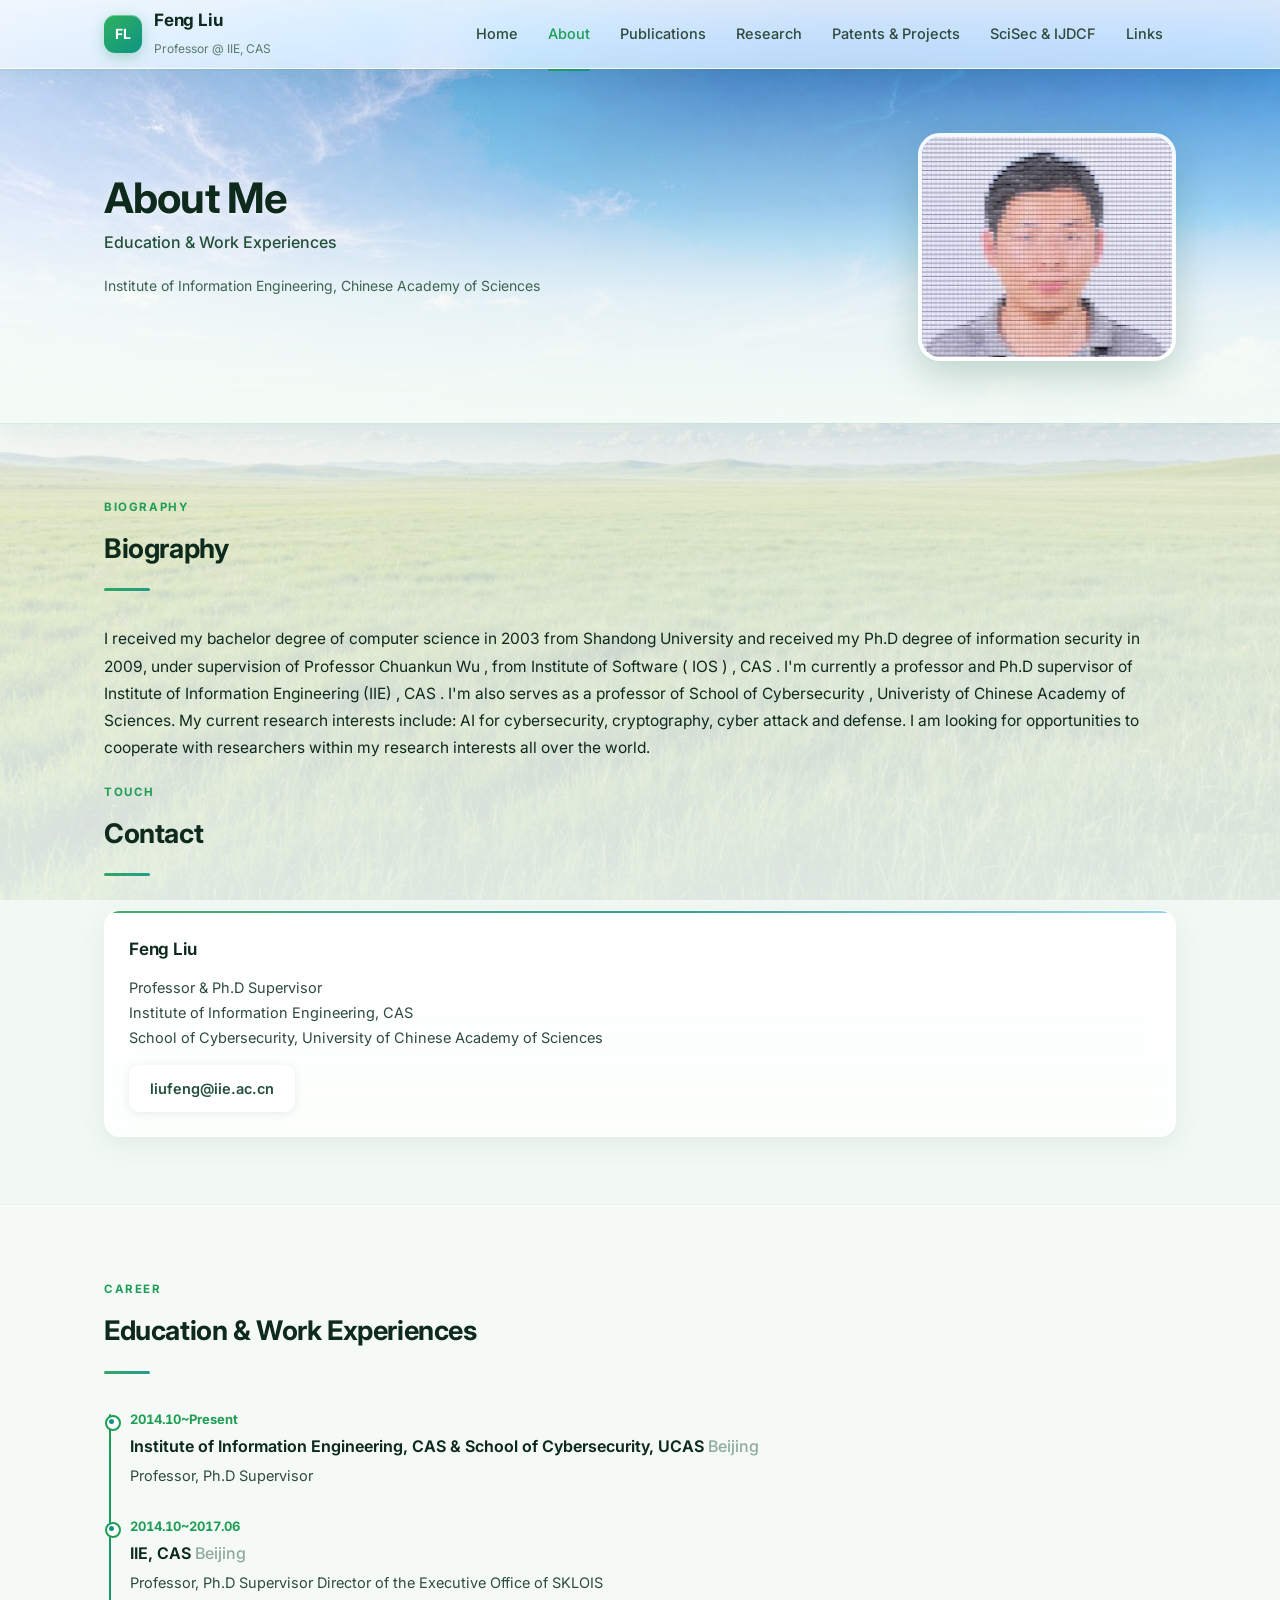
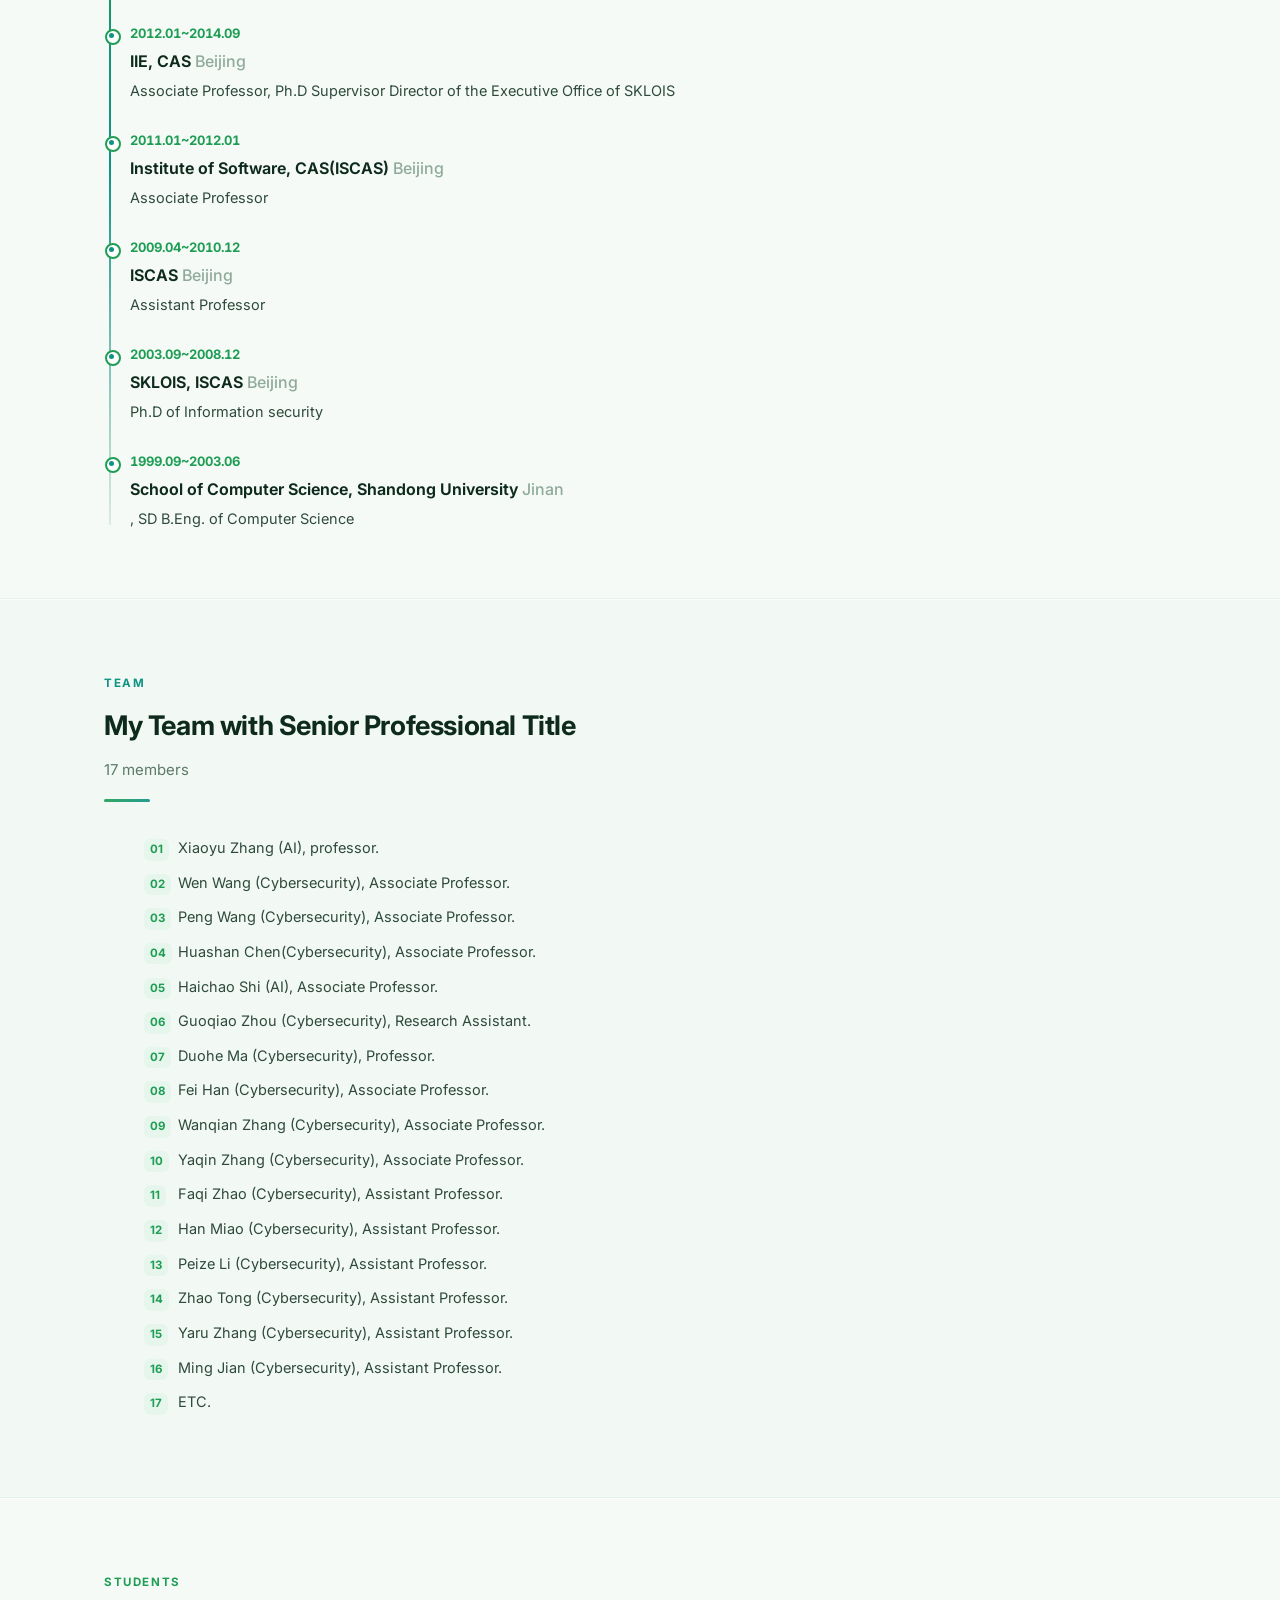
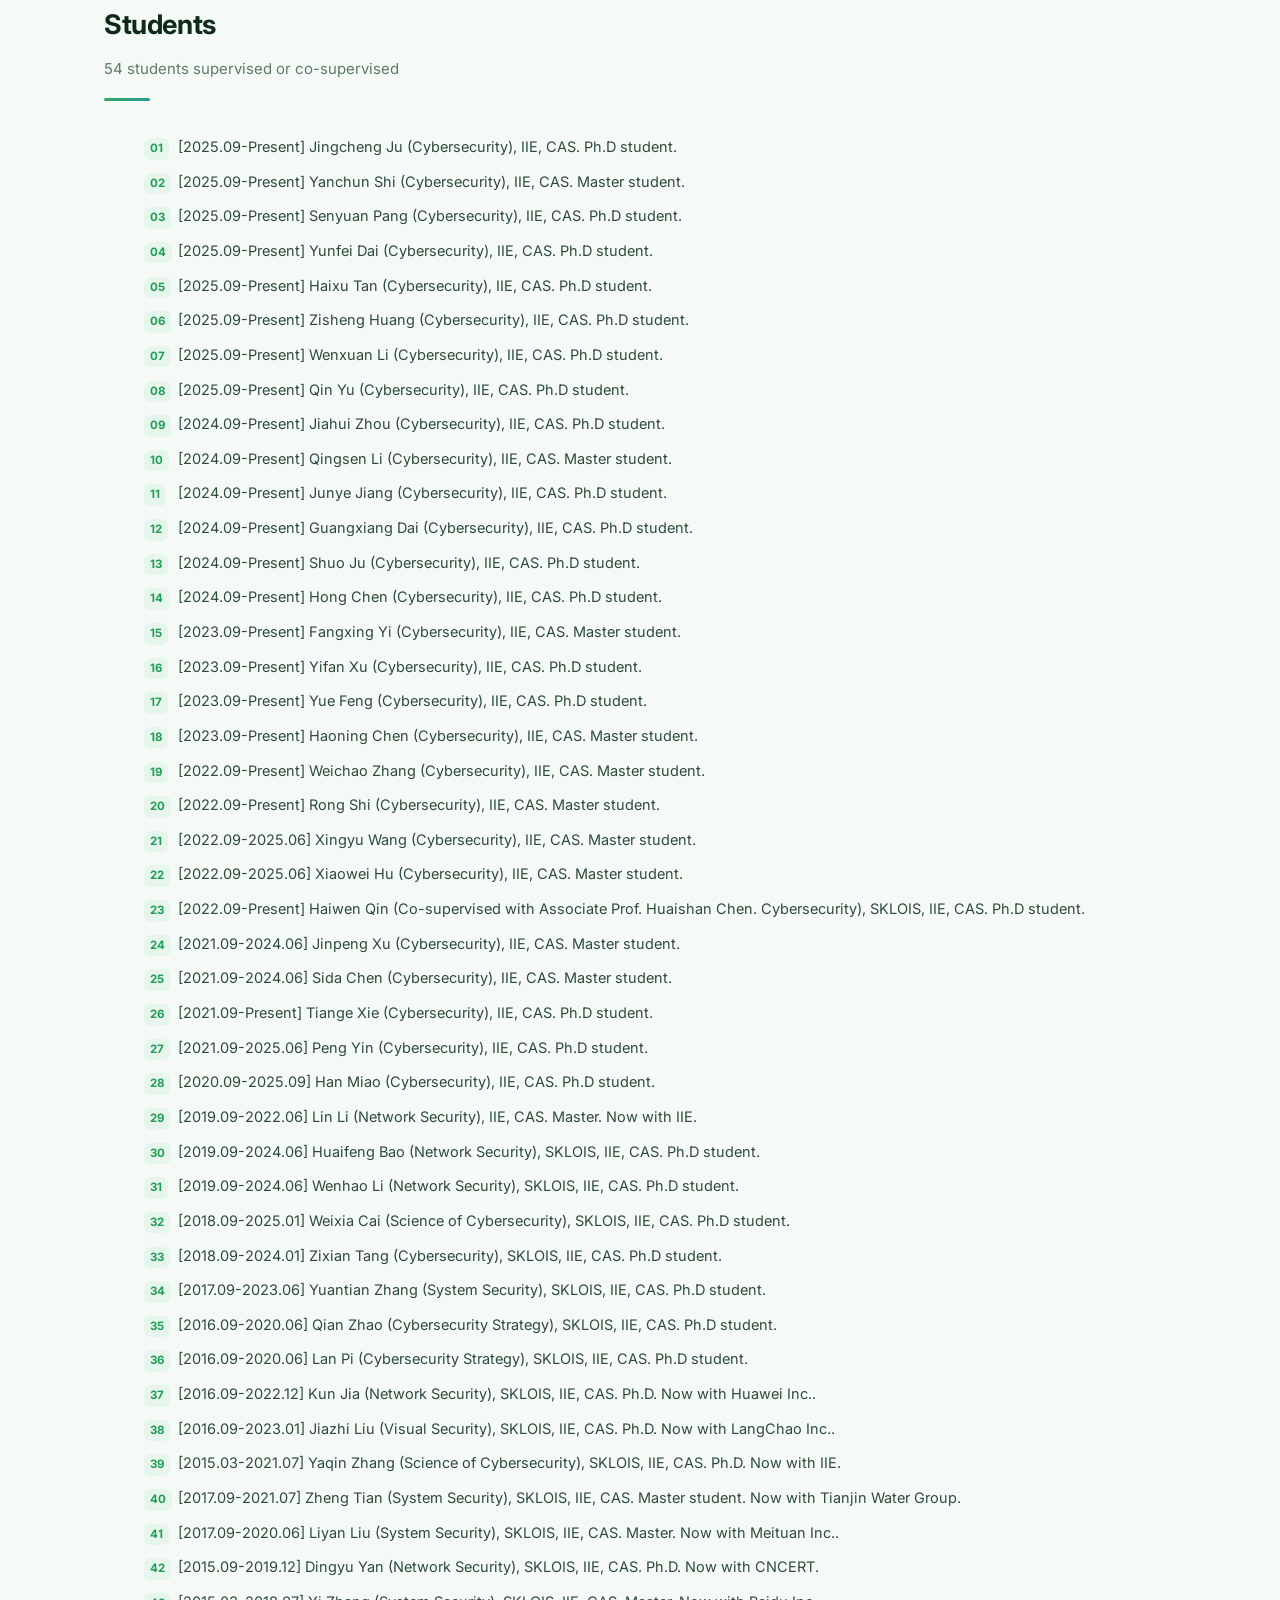
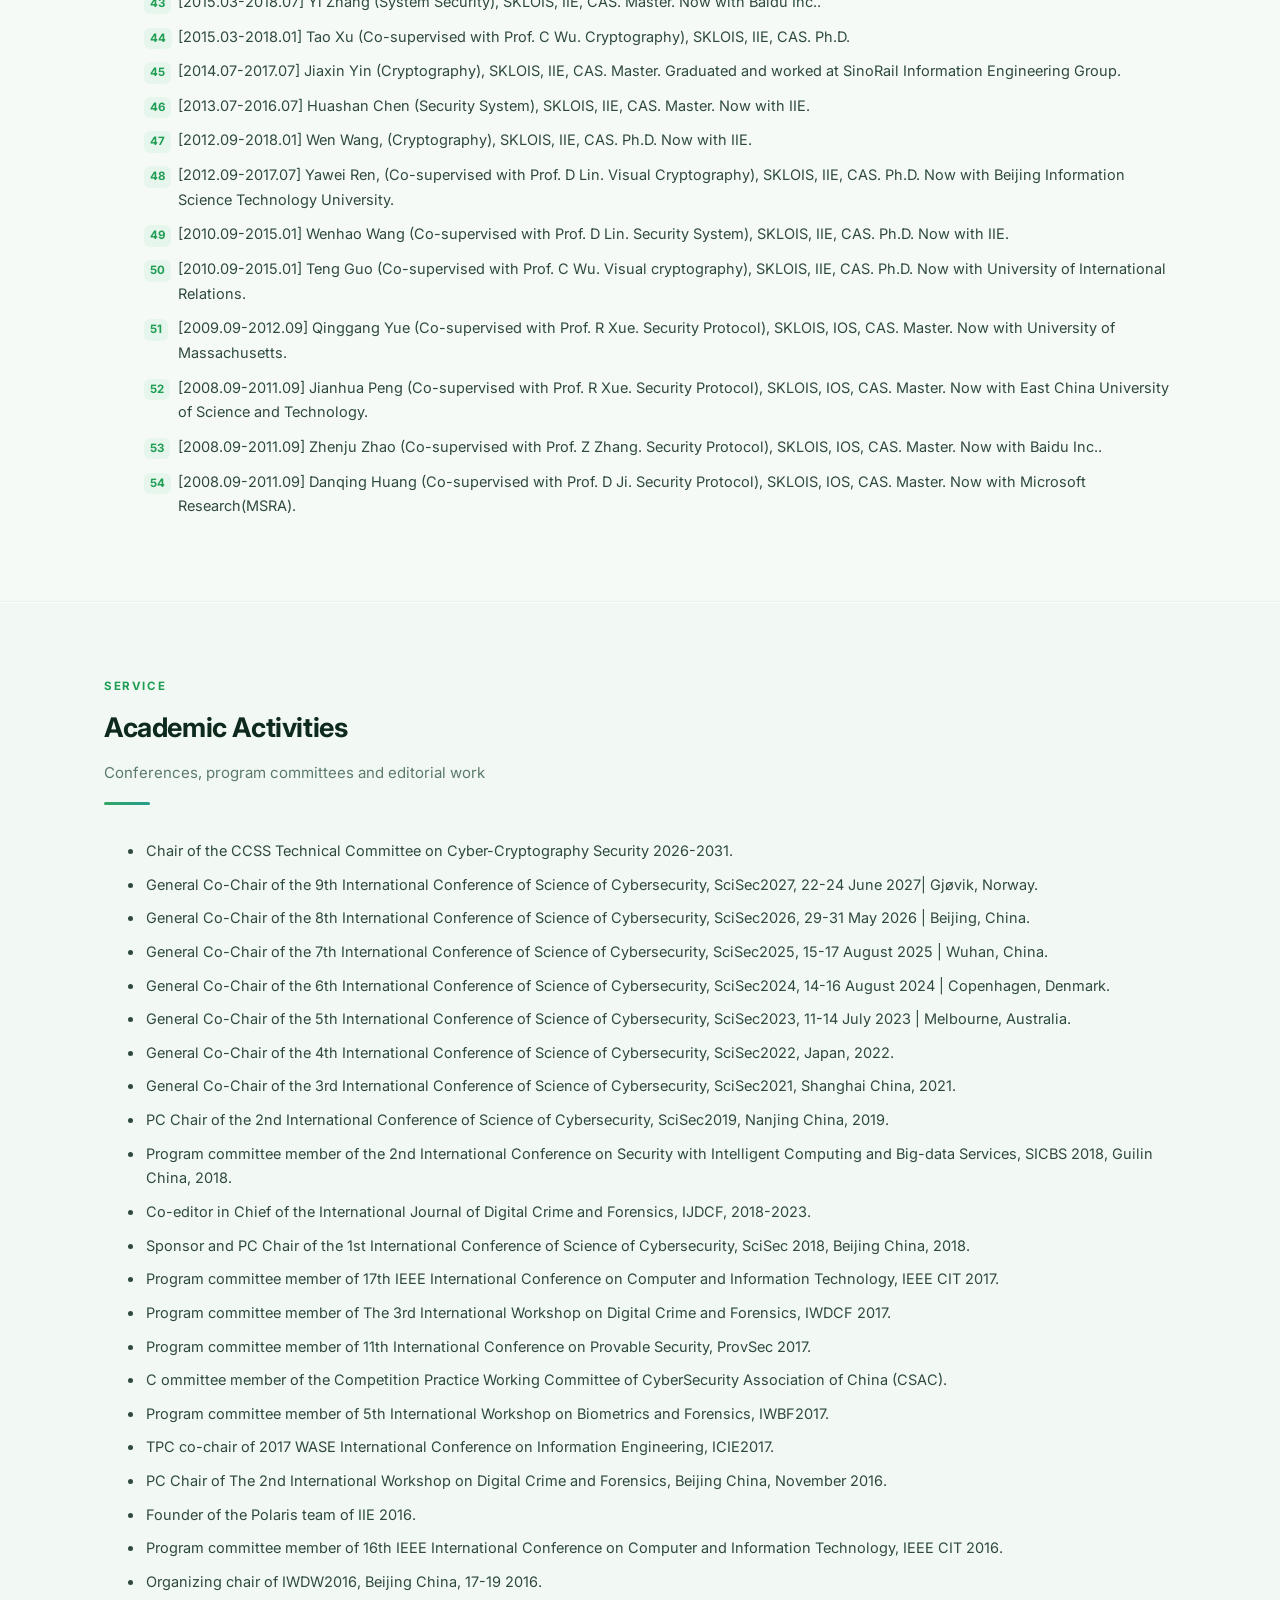
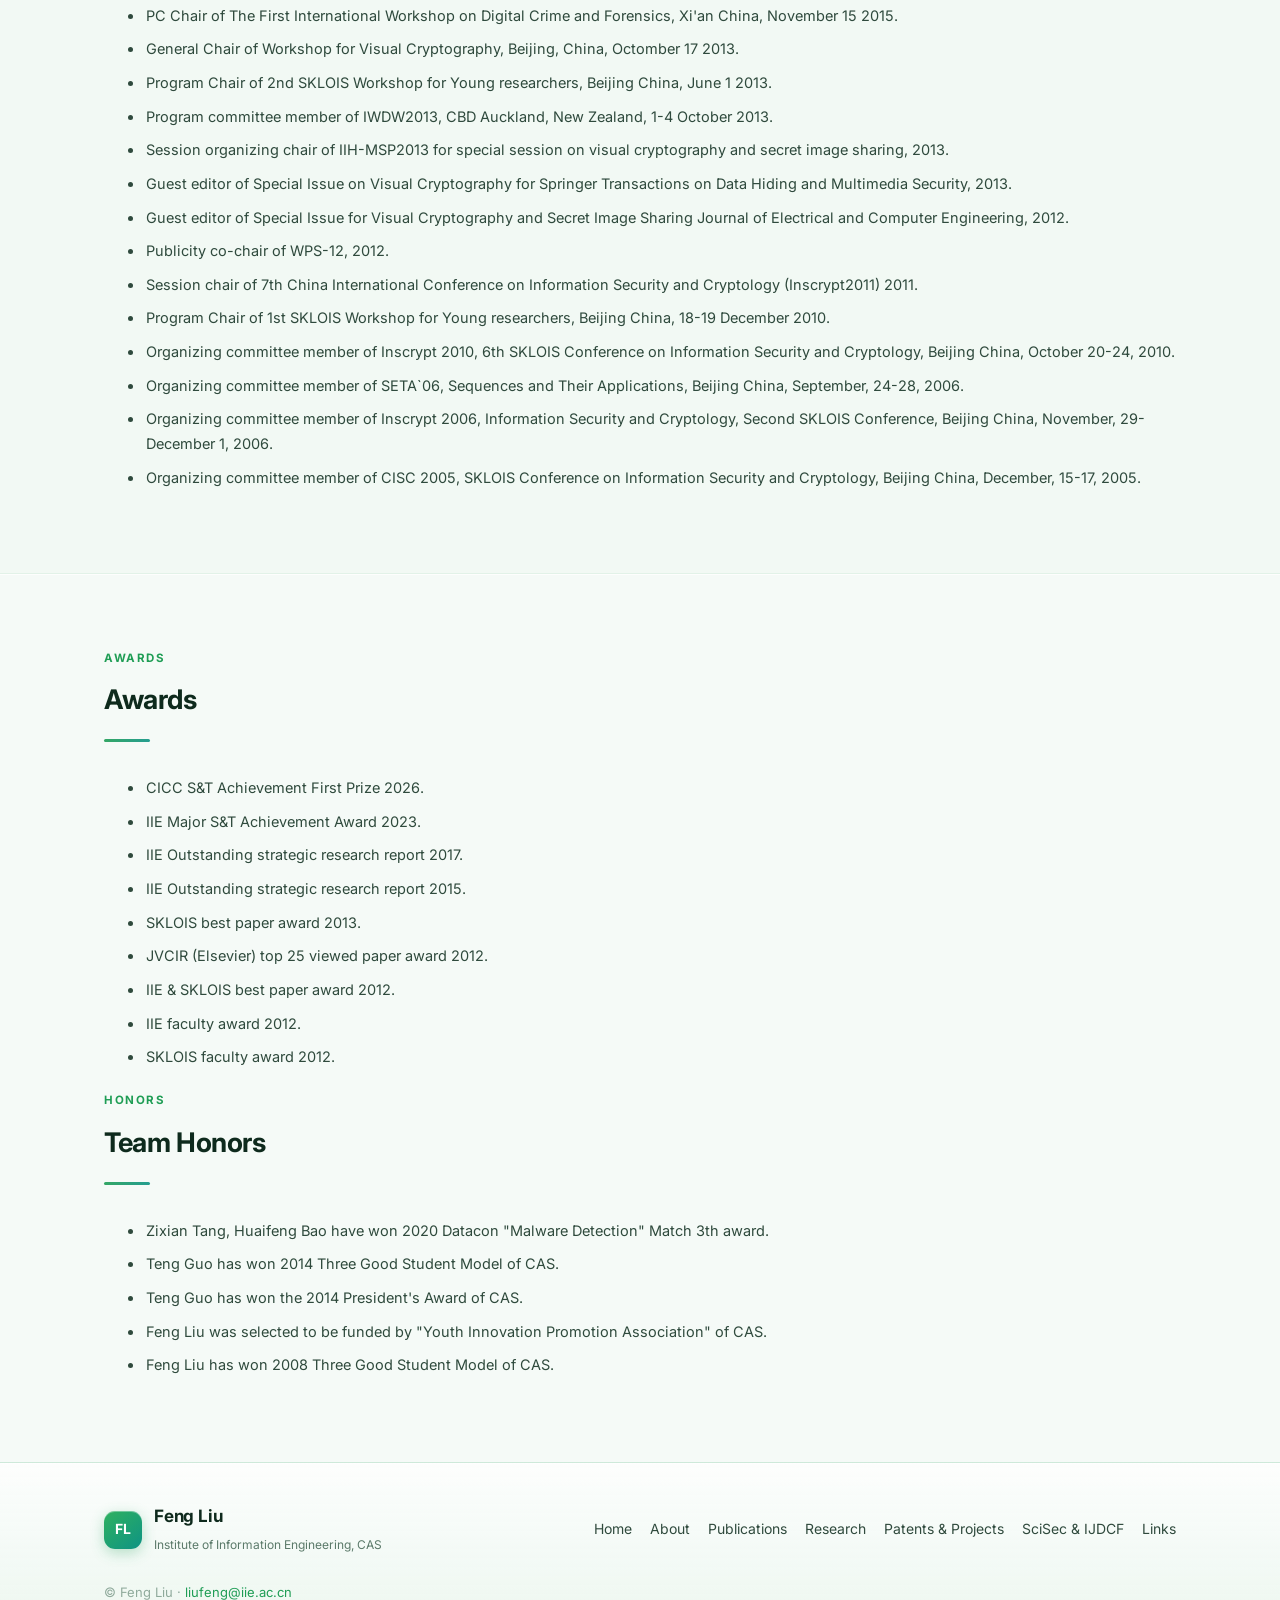
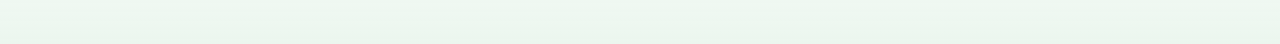
==== about.html @ b98cf58f "Update about.html" ====
<!DOCTYPE html>
<html lang="en">
<head>
<meta charset="utf-8">
<meta name="viewport" content="width=device-width, initial-scale=1">
<title>About | Feng Liu</title>
<meta name="description" content="Feng Liu - Professor, Institute of Information Engineering, CAS. AI for cybersecurity, cryptography, cyber attack and defense.">
<link rel="icon" type="image/svg+xml" href="assets/img/favicon.svg">
<link rel="preconnect" href="https://fonts.googleapis.com">
<link rel="preconnect" href="https://fonts.gstatic.com" crossorigin>
<link rel="stylesheet" href="https://fonts.googleapis.com/css2?family=Inter:wght@400;500;600;700&display=swap">
<link rel="stylesheet" href="assets/css/style.css">
</head>
<body>
<header class="site-header"><div class="header-inner">
<a class="brand" href="index.html" style="text-decoration:none"><span class="brand-mark">FL</span><span><span class="brand-name">Feng Liu</span><br><span class="brand-sub">Professor @ IIE, CAS</span></span></a>
<button class="nav-toggle" aria-label="Menu" onclick="document.querySelector('.site-nav').classList.toggle('open')"><svg width="20" height="20" viewBox="0 0 24 24" fill="none" stroke="currentColor" stroke-width="2" stroke-linecap="round"><path d="M3 6h18M3 12h18M3 18h18"/></svg></button>
<nav class="site-nav"><a href="index.html" class="">Home</a><a href="about.html" class="is-active">About</a><a href="publications.html" class="">Publications</a><a href="research.html" class="">Research</a><a href="projects.html" class="">Patents &amp; Projects</a><a href="scisec.html" class="">SciSec &amp; IJDCF</a><a href="links.html" class="">Links</a></nav>
</div></header>
<section class="hero"><div class="hero-inner">
<div><h1>About Me</h1><div class="role">Education &amp; Work Experiences</div>
<div class="org">Institute of Information Engineering, Chinese Academy of Sciences</div>
</div>
<div class="hero-photo"><img class="hp-rand" data-srcs="1,2,3,4" src="assets/img/myPhoto/1.jpg" alt="Feng Liu" loading="lazy"></div>
</div></section>

<section class="section"><div class="wrap">
<div class="g2-wide">
<div>
<div class="sec-head"><span class="kicker">Biography</span><h2>Biography</h2></div>
<p>I received my bachelor degree of computer science in 2003 from Shandong University and received my Ph.D degree of information security in 2009, under supervision of Professor Chuankun Wu , from Institute of Software ( IOS ) , CAS . I'm currently a professor and Ph.D supervisor of Institute of Information Engineering (IIE) , CAS . I'm also serves as a professor of School of Cybersecurity , Univeristy of Chinese Academy of Sciences. My current research interests include: AI for cybersecurity, cryptography, cyber attack and defense. I am looking for opportunities to cooperate with researchers within my research interests all over the world.</p>
</div>
<div>
<div class="sec-head"><span class="kicker">Touch</span><h2>Contact</h2></div>
<div class="card"><h3>Feng Liu</h3><p>Professor &amp; Ph.D Supervisor<br>
Institute of Information Engineering, CAS<br>
School of Cybersecurity, University of Chinese Academy of Sciences</p>
<div style="margin-top:14px"><a class="btn btn-ghost" href="mailto:liufeng@iie.ac.cn">liufeng@iie.ac.cn</a></div>
</div>
</div>
</div>
</div></section>

<section class="section section-alt"><div class="wrap">
<div class="sec-head"><span class="kicker">Career</span><h2>Education &amp; Work Experiences</h2></div>
<div class="timeline"><div class="tl-item"><div class="tl-when">2014.10~Present</div><div class="tl-what">Institute of Information Engineering, CAS &amp; School of Cybersecurity, UCAS <span style="color:var(--faint);font-weight:500">Beijing</span></div><div class="tl-desc">Professor, Ph.D Supervisor</div></div><div class="tl-item"><div class="tl-when">2014.10~2017.06</div><div class="tl-what">IIE, CAS <span style="color:var(--faint);font-weight:500">Beijing</span></div><div class="tl-desc">Professor, Ph.D Supervisor Director of the Executive Office of SKLOIS</div></div><div class="tl-item"><div class="tl-when">2012.01~2014.09</div><div class="tl-what">IIE, CAS <span style="color:var(--faint);font-weight:500">Beijing</span></div><div class="tl-desc">Associate Professor, Ph.D Supervisor Director of the Executive Office of SKLOIS</div></div><div class="tl-item"><div class="tl-when">2011.01~2012.01</div><div class="tl-what">Institute of Software, CAS(ISCAS) <span style="color:var(--faint);font-weight:500">Beijing</span></div><div class="tl-desc">Associate Professor</div></div><div class="tl-item"><div class="tl-when">2009.04~2010.12</div><div class="tl-what">ISCAS <span style="color:var(--faint);font-weight:500">Beijing</span></div><div class="tl-desc">Assistant Professor</div></div><div class="tl-item"><div class="tl-when">2003.09~2008.12</div><div class="tl-what">SKLOIS, ISCAS <span style="color:var(--faint);font-weight:500">Beijing</span></div><div class="tl-desc">Ph.D of Information security</div></div><div class="tl-item"><div class="tl-when">1999.09~2003.06</div><div class="tl-what">School of Computer Science, Shandong University <span style="color:var(--faint);font-weight:500">Jinan</span></div><div class="tl-desc">, SD B.Eng. of Computer Science</div></div></div>
</div></section>

<section class="section"><div class="wrap">
<div class="sec-head"><span class="kicker tech">Team</span><h2>My Team with Senior Professional Title</h2><p>17 members</p></div><ol class="num-list"><li>Xiaoyu Zhang (AI), professor.</li><li>Wen Wang (Cybersecurity), Associate Professor.</li><li>Peng Wang (Cybersecurity), Associate Professor.</li><li>Huashan Chen(Cybersecurity), Associate Professor.</li><li>Haichao Shi (AI), Associate Professor.</li><li>Guoqiao Zhou (Cybersecurity), Research Assistant.</li><li>Duohe Ma (Cybersecurity), Professor.</li><li>Fei Han (Cybersecurity), Associate Professor.</li><li>Wanqian Zhang (Cybersecurity), Associate Professor.</li><li>Yaqin Zhang (Cybersecurity), Associate Professor.</li><li>Faqi Zhao (Cybersecurity), Assistant Professor.</li><li>Han Miao (Cybersecurity), Assistant Professor.</li><li>Peize Li (Cybersecurity), Assistant Professor.</li><li>Zhao Tong (Cybersecurity), Assistant Professor.</li><li>Yaru Zhang (Cybersecurity), Assistant Professor.</li><li>Ming Jian (Cybersecurity), Assistant Professor.</li><li>ETC.</li></ol>
</div></section>

<section class="section section-alt"><div class="wrap">
<div class="sec-head"><span class="kicker">Students</span><h2>Students</h2><p>54 students supervised or co-supervised</p></div><ol class="num-list"><li>[2025.09-Present] Jingcheng Ju (Cybersecurity), IIE, CAS. Ph.D student.</li><li>[2025.09-Present] Yanchun Shi (Cybersecurity), IIE, CAS. Master student.</li><li>[2025.09-Present] Senyuan Pang (Cybersecurity), IIE, CAS. Ph.D student.</li><li>[2025.09-Present] Yunfei Dai (Cybersecurity), IIE, CAS. Ph.D student.</li><li>[2025.09-Present] Haixu Tan (Cybersecurity), IIE, CAS. Ph.D student.</li><li>[2025.09-Present] Zisheng Huang (Cybersecurity), IIE, CAS. Ph.D student.</li><li>[2025.09-Present] Wenxuan Li (Cybersecurity), IIE, CAS. Ph.D student.</li><li>[2025.09-Present] Qin Yu (Cybersecurity), IIE, CAS. Ph.D student.</li><li>[2024.09-Present] Jiahui Zhou (Cybersecurity), IIE, CAS. Ph.D student.</li><li>[2024.09-Present] Qingsen Li (Cybersecurity), IIE, CAS. Master student.</li><li>[2024.09-Present] Junye Jiang (Cybersecurity), IIE, CAS. Ph.D student.</li><li>[2024.09-Present] Guangxiang Dai (Cybersecurity), IIE, CAS. Ph.D student.</li><li>[2024.09-Present] Shuo Ju (Cybersecurity), IIE, CAS. Ph.D student.</li><li>[2024.09-Present] Hong Chen (Cybersecurity), IIE, CAS. Ph.D student.</li><li>[2023.09-Present] Fangxing Yi (Cybersecurity), IIE, CAS. Master student.</li><li>[2023.09-Present] Yifan Xu (Cybersecurity), IIE, CAS. Ph.D student.</li><li>[2023.09-Present] Yue Feng (Cybersecurity), IIE, CAS. Ph.D student.</li><li>[2023.09-Present] Haoning Chen (Cybersecurity), IIE, CAS. Master student.</li><li>[2022.09-Present] Weichao Zhang (Cybersecurity), IIE, CAS. Master student.</li><li>[2022.09-Present] Rong Shi (Cybersecurity), IIE, CAS. Master student.</li><li>[2022.09-2025.06] Xingyu Wang (Cybersecurity), IIE, CAS. Master student.</li><li>[2022.09-2025.06] Xiaowei Hu (Cybersecurity), IIE, CAS. Master student.</li><li>[2022.09-Present] Haiwen Qin (Co-supervised with Associate Prof. Huaishan Chen. Cybersecurity), SKLOIS, IIE, CAS. Ph.D student.</li><li>[2021.09-2024.06] Jinpeng Xu (Cybersecurity), IIE, CAS. Master student.</li><li>[2021.09-2024.06] Sida Chen (Cybersecurity), IIE, CAS. Master student.</li><li>[2021.09-Present] Tiange Xie (Cybersecurity), IIE, CAS. Ph.D student.</li><li>[2021.09-2025.06] Peng Yin (Cybersecurity), IIE, CAS. Ph.D student.</li><li>[2020.09-2025.09] Han Miao (Cybersecurity), IIE, CAS. Ph.D student.</li><li>[2019.09-2022.06] Lin Li (Network Security), IIE, CAS. Master. Now with IIE.</li><li>[2019.09-2024.06] Huaifeng Bao (Network Security), SKLOIS, IIE, CAS. Ph.D student.</li><li>[2019.09-2024.06] Wenhao Li (Network Security), SKLOIS, IIE, CAS. Ph.D student.</li><li>[2018.09-2025.01] Weixia Cai (Science of Cybersecurity), SKLOIS, IIE, CAS. Ph.D student.</li><li>[2018.09-2024.01] Zixian Tang (Cybersecurity), SKLOIS, IIE, CAS. Ph.D student.</li><li>[2017.09-2023.06] Yuantian Zhang (System Security), SKLOIS, IIE, CAS. Ph.D student.</li><li>[2016.09-2020.06] Qian Zhao (Cybersecurity Strategy), SKLOIS, IIE, CAS. Ph.D student.</li><li>[2016.09-2020.06] Lan Pi (Cybersecurity Strategy), SKLOIS, IIE, CAS. Ph.D student.</li><li>[2016.09-2022.12] Kun Jia (Network Security), SKLOIS, IIE, CAS. Ph.D. Now with Huawei Inc..</li><li>[2016.09-2023.01] Jiazhi Liu (Visual Security), SKLOIS, IIE, CAS. Ph.D. Now with LangChao Inc..</li><li>[2015.03-2021.07] Yaqin Zhang (Science of Cybersecurity), SKLOIS, IIE, CAS. Ph.D. Now with IIE.</li><li>[2017.09-2021.07] Zheng Tian (System Security), SKLOIS, IIE, CAS. Master student. Now with Tianjin Water Group.</li><li>[2017.09-2020.06] Liyan Liu (System Security), SKLOIS, IIE, CAS. Master. Now with Meituan Inc..</li><li>[2015.09-2019.12] Dingyu Yan (Network Security), SKLOIS, IIE, CAS. Ph.D. Now with CNCERT.</li><li>[2015.03-2018.07] Yi Zhang (System Security), SKLOIS, IIE, CAS. Master. Now with Baidu Inc..</li><li>[2015.03-2018.01] Tao Xu (Co-supervised with Prof. C Wu. Cryptography), SKLOIS, IIE, CAS. Ph.D.</li><li>[2014.07-2017.07] Jiaxin Yin (Cryptography), SKLOIS, IIE, CAS. Master. Graduated and worked at SinoRail Information Engineering Group.</li><li>[2013.07-2016.07] Huashan Chen (Security System), SKLOIS, IIE, CAS. Master. Now with IIE.</li><li>[2012.09-2018.01] Wen Wang, (Cryptography), SKLOIS, IIE, CAS. Ph.D. Now with IIE.</li><li>[2012.09-2017.07] Yawei Ren, (Co-supervised with Prof. D Lin. Visual Cryptography), SKLOIS, IIE, CAS. Ph.D. Now with Beijing Information Science Technology University.</li><li>[2010.09-2015.01] Wenhao Wang (Co-supervised with Prof. D Lin. Security System), SKLOIS, IIE, CAS. Ph.D. Now with IIE.</li><li>[2010.09-2015.01] Teng Guo (Co-supervised with Prof. C Wu. Visual cryptography), SKLOIS, IIE, CAS. Ph.D. Now with University of International Relations.</li><li>[2009.09-2012.09] Qinggang Yue (Co-supervised with Prof. R Xue. Security Protocol), SKLOIS, IOS, CAS. Master. Now with University of Massachusetts.</li><li>[2008.09-2011.09] Jianhua Peng (Co-supervised with Prof. R Xue. Security Protocol), SKLOIS, IOS, CAS. Master. Now with East China University of Science and Technology.</li><li>[2008.09-2011.09] Zhenju Zhao (Co-supervised with Prof. Z Zhang. Security Protocol), SKLOIS, IOS, CAS. Master. Now with Baidu Inc..</li><li>[2008.09-2011.09] Danqing Huang (Co-supervised with Prof. D Ji. Security Protocol), SKLOIS, IOS, CAS. Master. Now with Microsoft Research(MSRA).</li></ol>
</div></section>

<section class="section"><div class="wrap">
<div class="sec-head"><span class="kicker">Service</span><h2>Academic Activities</h2><p>Conferences, program committees and editorial work</p></div><ul class="simple-list">
    <li>Chair of the CCSS Technical Committee on Cyber-Cryptography Security 2026-2031.</li>
    <li>General Co-Chair of the 9th International Conference of Science of Cybersecurity, SciSec2027, 22-24 June 2027| Gjøvik, Norway.</li>
    <li>General Co-Chair of the 8th International Conference of Science of Cybersecurity, SciSec2026, 29-31 May 2026 | Beijing, China.</li>
    <li>General Co-Chair of the 7th International Conference of Science of Cybersecurity, SciSec2025, 15-17 August 2025 | Wuhan, China.</li>
    <li>General Co-Chair of the 6th International Conference of Science of Cybersecurity, SciSec2024, 14-16 August 2024 | Copenhagen, Denmark.</li>
    <li>General Co-Chair of the 5th International Conference of Science of Cybersecurity, SciSec2023, 11-14 July 2023 | Melbourne, Australia.</li>
    <li>General Co-Chair of the 4th International Conference of Science of Cybersecurity, SciSec2022, Japan, 2022.</li>
    <li>General Co-Chair of the 3rd International Conference of Science of Cybersecurity, SciSec2021, Shanghai China, 2021.</li>
    <li>PC Chair of the 2nd International Conference of Science of Cybersecurity, SciSec2019, Nanjing China, 2019.</li>
    <li>Program committee member of the 2nd International Conference on Security with Intelligent Computing and Big-data Services, SICBS 2018, Guilin China, 2018.</li><li>Co-editor in Chief of the International Journal of Digital Crime and Forensics, IJDCF, 2018-2023.</li><li>Sponsor and PC Chair of the 1st International Conference of Science of Cybersecurity, SciSec 2018, Beijing China, 2018.</li><li>Program committee member of 17th IEEE International Conference on Computer and Information Technology, IEEE CIT 2017.</li><li>Program committee member of The 3rd International Workshop on Digital Crime and Forensics, IWDCF 2017.</li><li>Program committee member of 11th International Conference on Provable Security, ProvSec 2017.</li><li>C ommittee member of the Competition Practice Working Committee of CyberSecurity Association of China (CSAC).</li><li>Program committee member of 5th International Workshop on Biometrics and Forensics, IWBF2017.</li><li>TPC co-chair of 2017 WASE International Conference on Information Engineering, ICIE2017.</li><li>PC Chair of The 2nd International Workshop on Digital Crime and Forensics, Beijing China, November 2016.</li><li>Founder of the Polaris team of IIE 2016.</li><li>Program committee member of 16th IEEE International Conference on Computer and Information Technology, IEEE CIT 2016.</li><li>Organizing chair of IWDW2016, Beijing China, 17-19 2016.</li><li>PC Chair of The First International Workshop on Digital Crime and Forensics, Xi'an China, November 15 2015.</li><li>General Chair of Workshop for Visual Cryptography, Beijing, China, Octomber 17 2013.</li><li>Program Chair of 2nd SKLOIS Workshop for Young researchers, Beijing China, June 1 2013.</li><li>Program committee member of IWDW2013, CBD Auckland, New Zealand, 1-4 October 2013.</li><li>Session organizing chair of IIH-MSP2013 for special session on visual cryptography and secret image sharing, 2013.</li><li>Guest editor of Special Issue on Visual Cryptography for Springer Transactions on Data Hiding and Multimedia Security, 2013.</li><li>Guest editor of Special Issue for Visual Cryptography and Secret Image Sharing Journal of Electrical and Computer Engineering, 2012.</li><li>Publicity co-chair of WPS-12, 2012.</li><li>Session chair of 7th China International Conference on Information Security and Cryptology (Inscrypt2011) 2011.</li><li>Program Chair of 1st SKLOIS Workshop for Young researchers, Beijing China, 18-19 December 2010.</li><li>Organizing committee member of Inscrypt 2010, 6th SKLOIS Conference on Information Security and Cryptology, Beijing China, October 20-24, 2010.</li><li>Organizing committee member of SETA`06, Sequences and Their Applications, Beijing China, September, 24-28, 2006.</li><li>Organizing committee member of Inscrypt 2006, Information Security and Cryptology, Second SKLOIS Conference, Beijing China, November, 29-December 1, 2006.</li><li>Organizing committee member of CISC 2005, SKLOIS Conference on Information Security and Cryptology, Beijing China, December, 15-17, 2005.</li></ul>
</div></section>

<section class="section section-alt"><div class="wrap">
<div class="g2">
<div>
<div class="sec-head"><span class="kicker">Awards</span><h2>Awards</h2></div><ul class="simple-list">
    <li>CICC S&T Achievement First Prize 2026.</li>
    <li>IIE Major S&T Achievement Award 2023.</li>
    <li>IIE Outstanding strategic research report 2017.</li>
    <li>IIE Outstanding strategic research report 2015.</li>
    <li>SKLOIS best paper award 2013.</li>
    <li>JVCIR (Elsevier) top 25 viewed paper award 2012.</li><li>IIE &amp; SKLOIS best paper award 2012.</li><li>IIE faculty award 2012.</li><li>SKLOIS faculty award 2012.</li></ul>
</div>
<div>
<div class="sec-head"><span class="kicker">Honors</span><h2>Team Honors</h2></div><ul class="simple-list"><li>Zixian Tang, Huaifeng Bao have won 2020 Datacon "Malware Detection" Match 3th award.</li><li>Teng Guo has won 2014 Three Good Student Model of CAS.</li><li>Teng Guo has won the 2014 President's Award of CAS.</li><li>Feng Liu was selected to be funded by "Youth Innovation Promotion Association" of CAS.</li><li>Feng Liu has won 2008 Three Good Student Model of CAS.</li></ul>
</div>
</div>
</div></section><footer class="site-footer"><div class="footer-inner">
<div><a class="brand" href="index.html" style="text-decoration:none"><span class="brand-mark">FL</span><span><span class="brand-name">Feng Liu</span><br><span class="brand-sub">Institute of Information Engineering, CAS</span></span></a></div>
<nav class="f-nav"><a href="index.html">Home</a><a href="about.html">About</a><a href="publications.html">Publications</a><a href="research.html">Research</a><a href="projects.html">Patents & Projects</a><a href="scisec.html">SciSec & IJDCF</a><a href="links.html">Links</a></nav>
<div class="footer-copy">&copy; Feng Liu &middot; <a href="mailto:liufeng@iie.ac.cn">liufeng@iie.ac.cn</a></div>
</div></footer>
<script>document.querySelectorAll('.site-nav a').forEach(function(a){a.addEventListener('click',function(){document.querySelector('.site-nav').classList.remove('open');});});document.querySelectorAll('img.hp-rand').forEach(function(img){var ids=(img.getAttribute('data-srcs')||'').split(',');if(ids.length>1){img.setAttribute('src','assets/img/myPhoto/'+ids[Math.floor(Math.random()*ids.length)]+'.jpg');}});</script>
</body></html>
---- assets/css/style.css ----
/* ==========================================================================
   Feng Liu - Academic Site
   Theme: 天高云淡 · 草原长卷  (vast grassland under a high blue sky)
   - one panoramic grassland photo as fixed page backdrop (all pages)
   - frosted "glass" content panels floating over the meadow
   - palette: meadow green #1f9d55 / jade #0e9384 / ink #0e2a1d / sky #7ec8f2
   ========================================================================== */

:root {
  --bg: #f2f9f4;
  --bg-2: #e7f3ea;
  --surface: #ffffff;
  --ink: #0e2a1d;
  --ink-2: #2f4a3d;
  --muted: #5b7a6a;
  --faint: #8faa9b;
  --line: #dbebdf;
  --line-2: #ecf5ef;
  --accent: #1f9d55;
  --accent-dark: #14763f;
  --accent-soft: #e7f6ec;
  --tech: #0e9384;
  --tech-soft: #e5f6f4;
  --sky: #7ec8f2;
  --radius: 16px;
  --radius-lg: 22px;
  --shadow-sm: 0 1px 2px rgba(20, 80, 50, .05);
  --shadow: 0 6px 20px rgba(20, 80, 50, .08);
  --shadow-lg: 0 18px 46px rgba(20, 80, 50, .13);
  --wrap: 1120px;
  /* frosted panel */
  --glass: linear-gradient(180deg, rgba(255, 255, 255, .92), rgba(255, 255, 255, .84));
  --glass-top: rgba(255, 255, 255, .85);
}

* { box-sizing: border-box; }

html { scroll-behavior: smooth; }

/* --------------------------------------------------------------------------
   1. THE BACKDROP  —  one fixed grassland panorama for every single page
   -------------------------------------------------------------------------- */
body {
  margin: 0;
  color: var(--ink);
  font-family: "Inter", -apple-system, BlinkMacSystemFont, "Segoe UI", "PingFang SC",
               "Hiragino Sans GB", "Microsoft YaHei", Roboto, Helvetica, Arial, sans-serif;
  font-size: 15.5px;
  line-height: 1.75;
  -webkit-font-smoothing: antialiased;
  background-color: var(--bg);
  background-image: url("../img/bg-grassland.jpg");
  background-size: cover;
  background-position: center 22%;
  background-repeat: no-repeat;
  background-attachment: fixed;
}

/* veil: sky stays visible up top, the meadow melts into a readable page below */
body::before {
  content: "";
  position: fixed;
  inset: 0;
  z-index: -1;
  pointer-events: none;
  background:
    radial-gradient(1000px 460px at 16% -8%, rgba(255, 255, 255, .40), transparent 64%),
    linear-gradient(180deg,
      rgba(255, 255, 255, .10) 0%,
      rgba(255, 255, 255, .40) 22%,
      rgba(246, 251, 247, .64) 44%,
      rgba(243, 250, 245, .84) 68%,
      rgba(241, 249, 243, .93) 100%);
}

/* ultra-fine paper grain so the large photo never looks flat */
body::after {
  content: "";
  position: fixed;
  inset: 0;
  z-index: -1;
  pointer-events: none;
  opacity: .045;
  background-image: url("data:image/svg+xml,%3Csvg xmlns='http://www.w3.org/2000/svg' width='160' height='160'%3E%3Cfilter id='n'%3E%3CfeTurbulence type='fractalNoise' baseFrequency='0.75' numOctaves='3' stitchTiles='stitch'/%3E%3C/filter%3E%3Crect width='160' height='160' filter='url(%23n)'/%3E%3C/svg%3E");
}

img { max-width: 100%; display: block; }
a { color: var(--accent); text-decoration: none; }
a:hover { color: var(--accent-dark); text-decoration: underline; }

/* scrollbar — a small meadow detail */
::-webkit-scrollbar { width: 10px; height: 10px; }
::-webkit-scrollbar-track { background: #eaf4ed; }
::-webkit-scrollbar-thumb { background: linear-gradient(180deg, #7cc394, #2fb15f); border-radius: 8px; border: 2px solid #eaf4ed; }
::-webkit-scrollbar-thumb:hover { background: #1f9d55; }

.wrap { max-width: var(--wrap); margin: 0 auto; padding: 0 24px; }
.narrow { max-width: 860px; }

/* --------------------------------------------------------------------------
   2. HEADER — frosted bar with a jade hairline
   -------------------------------------------------------------------------- */
.site-header {
  position: sticky; top: 0; z-index: 60;
  background: linear-gradient(180deg, rgba(255, 255, 255, .84), rgba(255, 255, 255, .70));
  backdrop-filter: saturate(170%) blur(16px);
  -webkit-backdrop-filter: saturate(170%) blur(16px);
  border-bottom: 1px solid rgba(255, 255, 255, .8);
  box-shadow: 0 1px 0 rgba(31, 157, 85, .10), 0 8px 24px rgba(20, 80, 50, .06);
}
.header-inner {
  max-width: var(--wrap); margin: 0 auto; padding: 0 24px;
  display: flex; align-items: center; justify-content: space-between; gap: 20px;
  min-height: 68px;
}
.brand { display: flex; align-items: center; gap: 12px; }
.brand-mark {
  width: 38px; height: 38px; border-radius: 11px; flex: none;
  background: linear-gradient(140deg, #2fb15f, var(--tech));
  color: #fff; font-weight: 700; font-size: 14px; letter-spacing: .5px;
  display: flex; align-items: center; justify-content: center;
  box-shadow: 0 4px 14px rgba(31, 157, 85, .30), inset 0 1px 0 rgba(255, 255, 255, .35);
}
.brand-name { font-weight: 700; font-size: 17px; letter-spacing: -.01em; line-height: 1.2; color: var(--ink); }
.brand-sub { font-size: 12px; color: var(--muted); line-height: 1.3; }

.site-nav { display: flex; align-items: center; gap: 4px; }
.site-nav a {
  position: relative;
  padding: 8px 13px; border-radius: 9px;
  color: var(--ink-2); font-size: 14.5px; font-weight: 500;
  white-space: nowrap; text-decoration: none; transition: color .18s, background .18s;
}
.site-nav a:hover { color: var(--accent); background: var(--accent-soft); text-decoration: none; }
.site-nav a.is-active { color: var(--accent); }
.site-nav a.is-active::after {
  content: ""; position: absolute; left: 13px; right: 13px; bottom: -16px;
  height: 2px; border-radius: 2px; background: linear-gradient(90deg, var(--accent), var(--tech));
}
.nav-toggle {
  display: none; background: none; border: 1px solid rgba(255,255,255,.8);
  border-radius: 9px; padding: 7px 10px; cursor: pointer; color: var(--ink-2);
  box-shadow: 0 2px 8px rgba(20,80,50,.07);
}
.nav-toggle svg { display: block; }

/* --------------------------------------------------------------------------
   3. HERO — the full meadow panorama, text floating on it
   -------------------------------------------------------------------------- */
.hero {
  position: relative;
  border-bottom: 1px solid rgba(31, 157, 85, .12);
  box-shadow: 0 12px 34px rgba(20, 80, 50, .07);
}
.hero::before {
  content: "";
  position: absolute; inset: 0;
  pointer-events: none;
  background: linear-gradient(180deg,
    rgba(255, 255, 255, .06) 0%,
    rgba(255, 255, 255, .30) 38%,
    rgba(246, 251, 248, .74) 64%,
    rgba(243, 250, 245, .97) 100%);
}
.hero-inner {
  position: relative;
  display: grid; grid-template-columns: 1fr 258px; gap: 38px; align-items: center;
  padding: 64px 24px 62px; max-width: var(--wrap); margin: 0 auto;
}
.hero h1 {
  margin: 0 0 6px; font-size: 42px; line-height: 1.15; font-weight: 700; letter-spacing: -.02em;
  color: #0d2a1c;
  text-shadow: 0 1px 2px rgba(255, 255, 255, .55), 0 3px 18px rgba(255, 255, 255, .35);
}
.hero .role {
  font-size: 16px; color: #24503a; font-weight: 500; margin-bottom: 18px;
}
.hero .org { font-size: 14px; color: #3d6350; margin-bottom: 22px; }
.hero-quote {
  border-left: 3px solid var(--accent); padding-left: 18px;
  color: #1e4232; font-size: 16px; font-style: italic; margin: 0 0 10px;
  text-shadow: 0 1px 1px rgba(255, 255, 255, .5);
}
.hero-quote-src { font-size: 12.5px; color: #4d7263; font-style: normal; }
.hero-actions { display: flex; gap: 12px; margin-top: 26px; flex-wrap: wrap; }
.btn {
  display: inline-flex; align-items: center; gap: 8px;
  padding: 10px 20px; border-radius: 10px; font-size: 14.5px; font-weight: 600;
  border: 1px solid transparent; transition: transform .18s, box-shadow .18s, background .18s;
}
.btn-primary { background: linear-gradient(135deg, #2fb15f, var(--accent)); color: #fff; box-shadow: 0 6px 18px rgba(31,157,85,.28); }
.btn-primary:hover { background: var(--accent-dark); color: #fff; text-decoration: none; transform: translateY(-1px); box-shadow: 0 10px 26px rgba(31,157,85,.34); }
.btn-ghost { background: rgba(255,255,255,.72); color: #24503a; border-color: rgba(255,255,255,.9); box-shadow: 0 2px 10px rgba(20,80,50,.10); backdrop-filter: blur(6px); }
.btn-ghost:hover { color: var(--accent); border-color: var(--accent); text-decoration: none; transform: translateY(-1px); }
.hero-photo {
  border-radius: var(--radius-lg); overflow: hidden;
  border: 4px solid rgba(255, 255, 255, .92);
  box-shadow: 0 14px 38px rgba(20, 80, 50, .22);
}
.hero-photo img { width: 100%; height: 220px; object-fit: cover; }

/* hero portrait — a single photo, randomly drawn from the 4 portraits */
.hero-inner > div { min-width: 0; }
.hero-photo img {
  display: block; transition: opacity .35s ease;
  border-radius: 13px;
}
.hero-photo:hover img { transform: scale(1.015); }
.hero-photo img { transition: transform .45s ease, opacity .35s ease; }

/* --------------------------------------------------------------------------
   4. SECTIONS — soft separations, the meadow still shows through the gaps
   -------------------------------------------------------------------------- */
.section { padding: 68px 0; }
.section + .section {
  border-top: 1px solid rgba(255, 255, 255, .75);
  box-shadow: 0 -1px 0 rgba(31, 157, 85, .07);
}
.section-alt { background: rgba(255, 255, 255, .28); }

.sec-head { margin-bottom: 34px; max-width: 760px; }
.kicker {
  display: inline-block; font-size: 11.5px; font-weight: 700; letter-spacing: .14em;
  text-transform: uppercase; color: var(--accent); margin-bottom: 8px;
}
.kicker.tech { color: var(--tech); }
.sec-head h2 { margin: 0 0 8px; font-size: 27px; font-weight: 700; letter-spacing: -.015em; color: var(--ink); }
.sec-head p { margin: 0; color: var(--muted); font-size: 15px; }
.sec-head::after {
  content: ""; display: block; width: 46px; height: 3px; border-radius: 3px;
  background: linear-gradient(90deg, var(--accent), var(--tech)); margin-top: 16px; opacity: .9;
}

/* --------------------------------------------------------------------------
   5. CARDS — frosted glass panels floating on the grassland
   -------------------------------------------------------------------------- */
.grid { display: grid; gap: 20px; }
.g2 { grid-template-columns: repeat(2, 1fr); }
.g3 { grid-template-columns: repeat(3, 1fr); }
.g4 { grid-template-columns: repeat(4, 1fr); }
.g2-wide { grid-template-columns: 1.35fr 1fr; }

.card {
  position: relative; overflow: hidden;
  background: var(--glass);
  backdrop-filter: blur(14px) saturate(155%);
  -webkit-backdrop-filter: blur(14px) saturate(155%);
  border: 1px solid rgba(255, 255, 255, .78);
  border-radius: var(--radius); padding: 24px;
  box-shadow: 0 8px 26px rgba(20, 80, 50, .08), inset 0 1px 0 rgba(255, 255, 255, .9);
  transition: transform .2s ease, box-shadow .2s ease, border-color .2s ease;
}
.card::before {           /* a thin sky-to-jade highlight along the top edge */
  content: ""; position: absolute; left: 0; right: 0; top: 0; height: 2px;
  background: linear-gradient(90deg, var(--accent), var(--tech) 55%, var(--sky));
  opacity: .85;
}
.card:hover {
  transform: translateY(-3px);
  box-shadow: 0 16px 40px rgba(20, 80, 50, .15), inset 0 1px 0 rgba(255, 255, 255, .95);
  border-color: rgba(255, 255, 255, .95);
}
.card h3 { margin: 0 0 10px; font-size: 17px; font-weight: 650; letter-spacing: -.01em; }
.card p { margin: 0; color: var(--ink-2); font-size: 14.5px; }
.card .card-ico {
  width: 44px; height: 44px; border-radius: 13px; display: flex; align-items: center; justify-content: center;
  background: linear-gradient(140deg, #e8f6ed, #f4fbf6);
  border: 1px solid #d8ecdf; color: var(--accent); margin-bottom: 14px;
  box-shadow: 0 3px 10px rgba(31, 157, 85, .10);
}
.card .card-ico svg { width: 22px; height: 22px; }
.card-tech .card-ico { color: var(--tech); border-color: #d3ece9; background: linear-gradient(140deg, var(--tech-soft), #f2fbfa); }
.tag {
  display: inline-block; font-size: 11.5px; font-weight: 700; letter-spacing: .04em;
  padding: 3px 9px; border-radius: 999px; background: var(--accent-soft);
  color: var(--accent); margin-bottom: 10px;
}
.tag-tech { background: var(--tech-soft); color: var(--tech); }

/* Collaboration & Admissions — icon-only cards (no photo) */
.card-center { text-align: center; }
.card-center .card-ico { margin-left: auto; margin-right: auto; }
.card-center p { margin-bottom: 0; }

/* --------------------------------------------------------------------------
   6. STATS
   -------------------------------------------------------------------------- */
.stats { display: grid; grid-template-columns: repeat(5, 1fr); gap: 16px; }
.stat {
  background: var(--glass);
  backdrop-filter: blur(14px) saturate(155%);
  -webkit-backdrop-filter: blur(14px) saturate(155%);
  border: 1px solid rgba(255, 255, 255, .78);
  border-radius: var(--radius);
  padding: 22px 18px; text-align: center;
  box-shadow: 0 8px 24px rgba(20, 80, 50, .08), inset 0 1px 0 rgba(255, 255, 255, .9);
}
.stat .num { font-size: 32px; font-weight: 700; letter-spacing: -.03em; color: var(--accent); line-height: 1.1; }
.stat .lbl { font-size: 12.5px; color: var(--muted); margin-top: 4px; }

/* --------------------------------------------------------------------------
   7. NEWS
   -------------------------------------------------------------------------- */
.news-list { display: grid; gap: 12px; }
.news-item {
  display: flex; gap: 14px; align-items: flex-start;
  background: var(--glass);
  backdrop-filter: blur(14px) saturate(155%);
  -webkit-backdrop-filter: blur(14px) saturate(155%);
  border: 1px solid rgba(255, 255, 255, .78);
  border-left: 3px solid var(--accent);
  border-radius: var(--radius); padding: 18px 20px;
  box-shadow: 0 6px 20px rgba(20, 80, 50, .07), inset 0 1px 0 rgba(255, 255, 255, .9);
  transition: box-shadow .2s, transform .2s;
}
.news-item:hover { box-shadow: var(--shadow-lg); transform: translateX(2px); }
.news-item .dot {
  width: 8px; height: 8px; border-radius: 50%; background: var(--accent);
  margin-top: 9px; flex: none;
}
.news-item p { margin: 0; font-size: 15px; color: var(--ink-2); }

/* --------------------------------------------------------------------------
   8. PUBLICATION LIST
   -------------------------------------------------------------------------- */
.pubs { display: grid; gap: 2px; }
.pub {
  display: grid; grid-template-columns: 34px 1fr; gap: 14px;
  padding: 13px 12px; border-radius: 10px; align-items: start;
  transition: background .18s;
}
.pub:hover { background: var(--accent-soft); }
.pub .n {
  font-variant-numeric: tabular-nums; font-size: 12.5px; font-weight: 700;
  color: var(--faint); text-align: center; line-height: 1.9;
  min-width: 30px;
}
.pub:hover .n { color: var(--accent); }
.pub .tx { font-size: 14.5px; color: var(--ink-2); line-height: 1.7; }
.pub .venue {
  display: inline-block; font-size: 11.5px; font-weight: 600; letter-spacing: .02em;
  color: var(--tech); background: var(--tech-soft); border-radius: 6px; padding: 1px 7px; margin-left: 6px;
}
.pub .yr { color: var(--faint); font-size: 13px; }
.ccf {
  display: inline-block; font-size: 11px; font-weight: 700; padding: 1px 7px;
  border-radius: 6px; margin-left: 6px; vertical-align: 1px;
}
.ccf-a { background: #fdecea; color: #b3261e; }
.ccf-b { background: #ffeee1; color: #b3530a; }
.ccf-c { background: #e3f7e9; color: #14804a; }
/* publisher link of a publication entry (kept before the CCF badges) */
.pub .doi, .doi {
  display: inline-block; font-size: 11px; font-weight: 700; letter-spacing: .02em;
  padding: 1px 7px; border-radius: 6px; margin-left: 6px;
  color: var(--tech); background: #fff; border: 1px solid rgba(14, 147, 132, .32);
  text-decoration: none; transition: background .16s, color .16s, border-color .16s;
}
.pub .doi:hover, .doi:hover { background: var(--tech); border-color: var(--tech); color: #fff; }

/* --------------------------------------------------------------------------
   9. TIMELINE
   -------------------------------------------------------------------------- */
.timeline { position: relative; padding-left: 26px; }
.timeline::before {
  content: ""; position: absolute; left: 5px; top: 6px; bottom: 6px; width: 2px;
  background: linear-gradient(180deg, var(--accent), var(--tech), var(--line));
  border-radius: 2px;
}
.tl-item { position: relative; padding-bottom: 26px; }
.tl-item:last-child { padding-bottom: 0; }
.tl-item::before {
  content: ""; position: absolute; left: -25px; top: 7px;
  width: 12px; height: 12px; border-radius: 50%;
  background: #fff; border: 2.5px solid var(--accent);
}
.tl-item::after {
  content: ""; position: absolute; left: -21px; top: 11px;
  width: 5px; height: 5px; border-radius: 50%; background: var(--tech);
}
.tl-when { font-size: 13px; font-weight: 700; color: var(--accent); font-variant-numeric: tabular-nums; }
.tl-what { font-size: 16px; font-weight: 650; margin: 2px 0 3px; }
.tl-desc { font-size: 14.5px; color: var(--ink-2); }

/* --------------------------------------------------------------------------
   10. SIMPLE LISTS
   -------------------------------------------------------------------------- */
.num-list { display: grid; gap: 10px; counter-reset: nl; }
.num-list li {
  list-style: none; counter-increment: nl; position: relative;
  padding-left: 34px; font-size: 14.5px; color: var(--ink-2); line-height: 1.7;
}
.num-list li::before {
  content: counter(nl, decimal-leading-zero);
  position: absolute; left: 0; top: 3px;
  font-size: 11.5px; font-weight: 700; color: var(--accent);
  background: var(--accent-soft); border-radius: 6px; padding: 1px 6px;
}
.simple-list { display: grid; gap: 9px; }
.simple-list li { font-size: 14.5px; color: var(--ink-2); line-height: 1.7; padding-left: 2px; }

/* --------------------------------------------------------------------------
   11. PORTFOLIO
   -------------------------------------------------------------------------- */
.pf-grid { display: grid; grid-template-columns: repeat(2, 1fr); gap: 22px; }
.pf {
  background: var(--glass);
  backdrop-filter: blur(14px) saturate(155%);
  -webkit-backdrop-filter: blur(14px) saturate(155%);
  border: 1px solid rgba(255, 255, 255, .78);
  border-radius: var(--radius-lg);
  overflow: hidden; transition: transform .2s, box-shadow .2s;
  box-shadow: 0 10px 28px rgba(20, 80, 50, .09), inset 0 1px 0 rgba(255, 255, 255, .9);
}
.pf:hover { transform: translateY(-3px); box-shadow: var(--shadow-lg); }
.pf .pf-img { height: 190px; background: rgba(232, 244, 236, .85); display: flex; align-items: center; justify-content: center; overflow: hidden; }
.pf .pf-img img { width: 100%; height: 100%; object-fit: contain; padding: 12px; }
.pf .pf-body { padding: 20px 22px 24px; }
.pf h3 { margin: 0 0 8px; font-size: 16.5px; font-weight: 650; line-height: 1.45; }
.pf p { margin: 0; font-size: 14px; color: var(--ink-2); }
/* paper title + published badge */
.pf-title { color: var(--ink); text-decoration: none; border-bottom: 1.5px solid rgba(31, 157, 85, .32); }
.pf-title:hover { color: var(--accent); border-bottom-color: var(--accent); }
.pf-link {
  display: inline-flex; align-items: center; gap: 7px; margin-top: 14px;
  padding: 6px 12px; border-radius: 999px; text-decoration: none;
  color: var(--tech); background: rgba(255, 255, 255, .8);
  border: 1px solid rgba(14, 147, 132, .28); transition: background .16s, color .16s, border-color .16s;
}
.pf-link svg { width: 15px; height: 15px; flex: none; }
.pf-link-txt { font-size: 12.5px; font-weight: 650; letter-spacing: .02em; }
.pf-link-doi {
  font-size: 11.5px; font-family: ui-monospace, SFMono-Regular, Menlo, Consolas, monospace;
  color: var(--muted);
}
.pf-link:hover { background: var(--tech); border-color: var(--tech); color: #fff; }
.pf-link:hover .pf-link-doi { color: rgba(255, 255, 255, .88); }

/* --------------------------------------------------------------------------
   12. SERVICES / JOURNAL CARDS
   -------------------------------------------------------------------------- */
.svc { display: grid; grid-template-columns: 260px 1fr; gap: 26px; align-items: start; }
.svc-cover {
  background: var(--glass);
  backdrop-filter: blur(14px) saturate(155%);
  -webkit-backdrop-filter: blur(14px) saturate(155%);
  border: 1px solid rgba(255, 255, 255, .78);
  border-radius: var(--radius);
  padding: 16px; box-shadow: 0 8px 24px rgba(20, 80, 50, .08), inset 0 1px 0 rgba(255, 255, 255, .9);
}
.svc-cover img { width: 100%; border-radius: 10px; }
/* external link inside a section heading */
.ext-link {
  color: var(--accent); text-decoration: none;
  border-bottom: 1.5px solid rgba(31, 157, 85, .35);
  transition: color .16s, border-color .16s;
}
.ext-link:hover { color: var(--tech); border-bottom-color: var(--tech); }
/* conference key dates */
.svc-dates {
  display: grid; grid-template-columns: repeat(2, minmax(0, 1fr)); gap: 8px 18px;
  margin-top: 20px; padding: 16px 18px; border-radius: var(--radius);
  background: rgba(255, 255, 255, .72); border: 1px solid rgba(255, 255, 255, .8);
}
.svc-date { display: flex; align-items: baseline; gap: 10px; min-width: 0; }
.svc-date-k { font-size: 12.5px; color: var(--muted); white-space: nowrap; }
.svc-date-v {
  font-size: 14px; font-weight: 650; color: var(--ink);
  font-variant-numeric: tabular-nums;
}

/* --------------------------------------------------------------------------
   13. LINKS
   -------------------------------------------------------------------------- */
.link-grid { display: grid; grid-template-columns: repeat(3, 1fr); gap: 14px; }
.link-card {
  display: flex; align-items: center; gap: 12px;
  background: var(--glass);
  backdrop-filter: blur(14px) saturate(155%);
  -webkit-backdrop-filter: blur(14px) saturate(155%);
  border: 1px solid rgba(255, 255, 255, .78);
  border-radius: 12px;
  padding: 14px 16px; font-size: 14.5px; font-weight: 550; color: var(--ink-2);
  box-shadow: 0 6px 18px rgba(20, 80, 50, .07);
  transition: transform .18s, border-color .18s, box-shadow .18s;
}
.link-card:hover { transform: translateY(-2px); border-color: var(--accent); box-shadow: var(--shadow); text-decoration: none; color: var(--accent); }
.link-card svg { width: 18px; height: 18px; color: var(--accent); flex: none; }
/* title + subtitle inside a link card */
.link-card .lc-txt { display: grid; gap: 3px; line-height: 1.35; }
.link-card .lc-sub {
  display: block; font-size: 12.2px; font-weight: 500;
  color: var(--muted); letter-spacing: .2px;
}
.link-card:hover .lc-sub { color: var(--accent); }
/* merged "推荐期刊目录" entry: picture-in-title with a small subtitle */
.link-card-merge { flex-wrap: wrap; }

/* --------------------------------------------------------------------------
   14. SUB PAGE HEADER / FOOTER
   -------------------------------------------------------------------------- */
.tool-hero {
  background: linear-gradient(180deg, rgba(255, 255, 255, .18) 0%, rgba(246, 251, 248, .70) 62%, rgba(243, 250, 245, .95) 100%);
  border-bottom: 1px solid rgba(31, 157, 85, .12);
  box-shadow: 0 12px 34px rgba(20, 80, 50, .07);
}
.tool-hero .wrap { padding: 52px 24px; }
.back-link { font-size: 13.5px; color: #3d6350; }
.back-link a { color: var(--accent); }

.site-footer {
  background: linear-gradient(180deg, rgba(255, 255, 255, .80), rgba(232, 244, 236, .72));
  border-top: 1px solid rgba(31, 157, 85, .14);
  margin-top: 0;
  box-shadow: inset 0 1px 0 rgba(255, 255, 255, .8);
}
.footer-inner {
  max-width: var(--wrap); margin: 0 auto; padding: 40px 24px;
  display: flex; flex-wrap: wrap; gap: 24px; justify-content: space-between; align-items: center;
}
.footer-inner .f-nav { display: flex; flex-wrap: wrap; gap: 18px; font-size: 14px; }
.footer-inner .f-nav a { color: var(--ink-2); }
.footer-inner .f-nav a:hover { color: var(--accent); }
.footer-copy { font-size: 13px; color: var(--faint); }

/* --------------------------------------------------------------------------
   15. RESPONSIVE
   -------------------------------------------------------------------------- */
@media (max-width: 1000px) {
  .g4 { grid-template-columns: repeat(2, 1fr); }
  .stats { grid-template-columns: repeat(3, 1fr); }
  .svc { grid-template-columns: 1fr; }
  .svc-cover { max-width: 240px; }
  .link-grid { grid-template-columns: repeat(2, 1fr); }
}

@media (max-width: 860px) {
  /* fixed backdrop is jittery on iOS — fall back to a centred scroll backdrop */
  body { background-attachment: scroll; background-position: center 12%; }
  body::before { background-attachment: scroll; }
  .nav-toggle { display: inline-flex; }
  .site-nav {
    display: none; position: absolute; left: 0; right: 0; top: 100%;
    flex-direction: column; align-items: stretch; gap: 2px;
    background: rgba(255, 255, 255, .96);
    border-bottom: 1px solid var(--line);
    padding: 10px 16px 14px; box-shadow: var(--shadow);
  }
  .site-nav.open { display: flex; }
  .site-nav a { padding: 10px 12px; }
  .site-nav a.is-active::after { display: none; }
  .hero-inner { grid-template-columns: 1fr; padding: 44px 24px 40px; gap: 26px; }
  .hero-inner > div:last-child { display: flex; flex-direction: column; align-items: center; }
  .hero-photo { max-width: 200px; }
  .hero h1 { font-size: 32px; }
  .g2, .g3, .g4, .g2-wide, .pf-grid { grid-template-columns: 1fr; }
  .section { padding: 50px 0; }
  .sec-head h2 { font-size: 23px; }
  .stats { grid-template-columns: repeat(2, 1fr); }
  .link-grid { grid-template-columns: 1fr; }
  .svc { grid-template-columns: 1fr; }
  .svc-dates { grid-template-columns: 1fr; }
  .svc-cover { max-width: 260px; }
}

@media (max-width: 520px) {
  body { font-size: 15px; }
  .wrap, .header-inner { padding: 0 16px; }
  .pub { grid-template-columns: 26px 1fr; gap: 10px; padding: 12px 8px; }
  .pub .tx { font-size: 14px; }
  .btn { width: 100%; justify-content: center; }
  .hero-actions { width: 100%; flex-direction: column; }
}
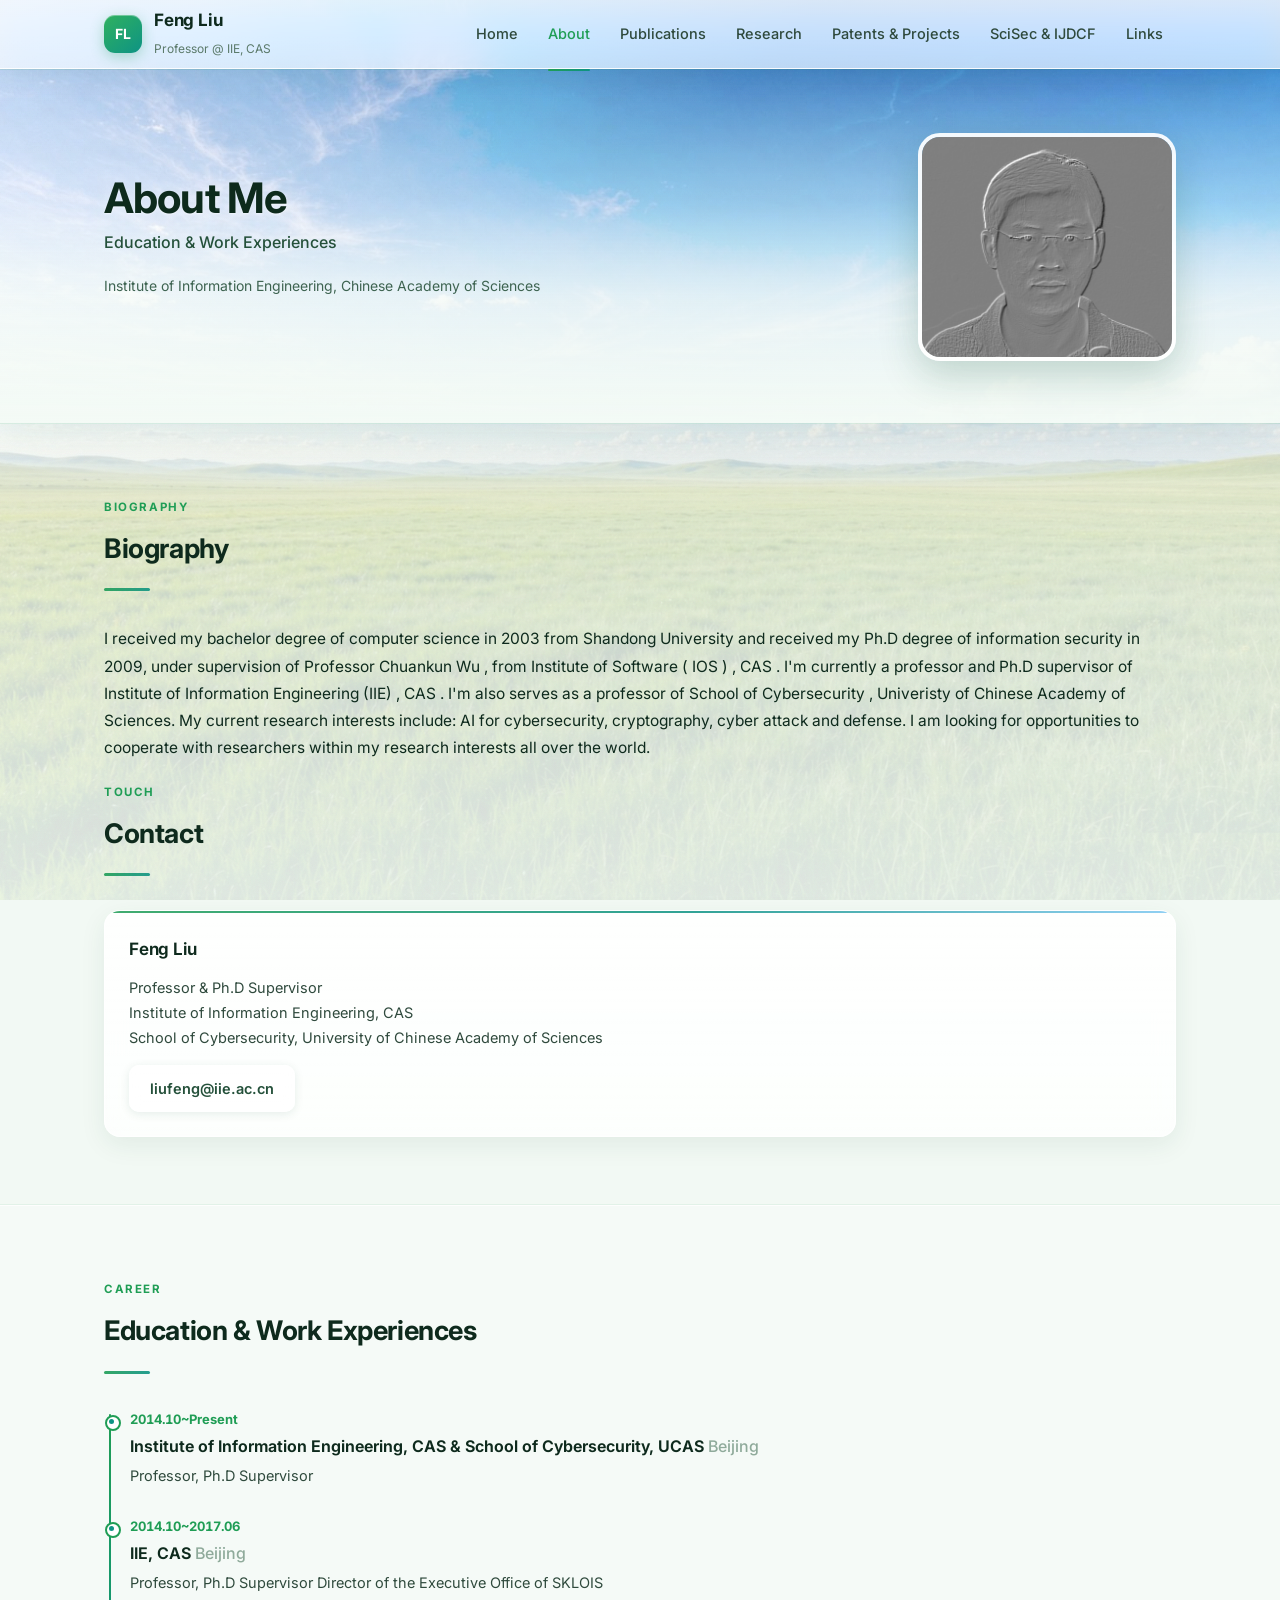
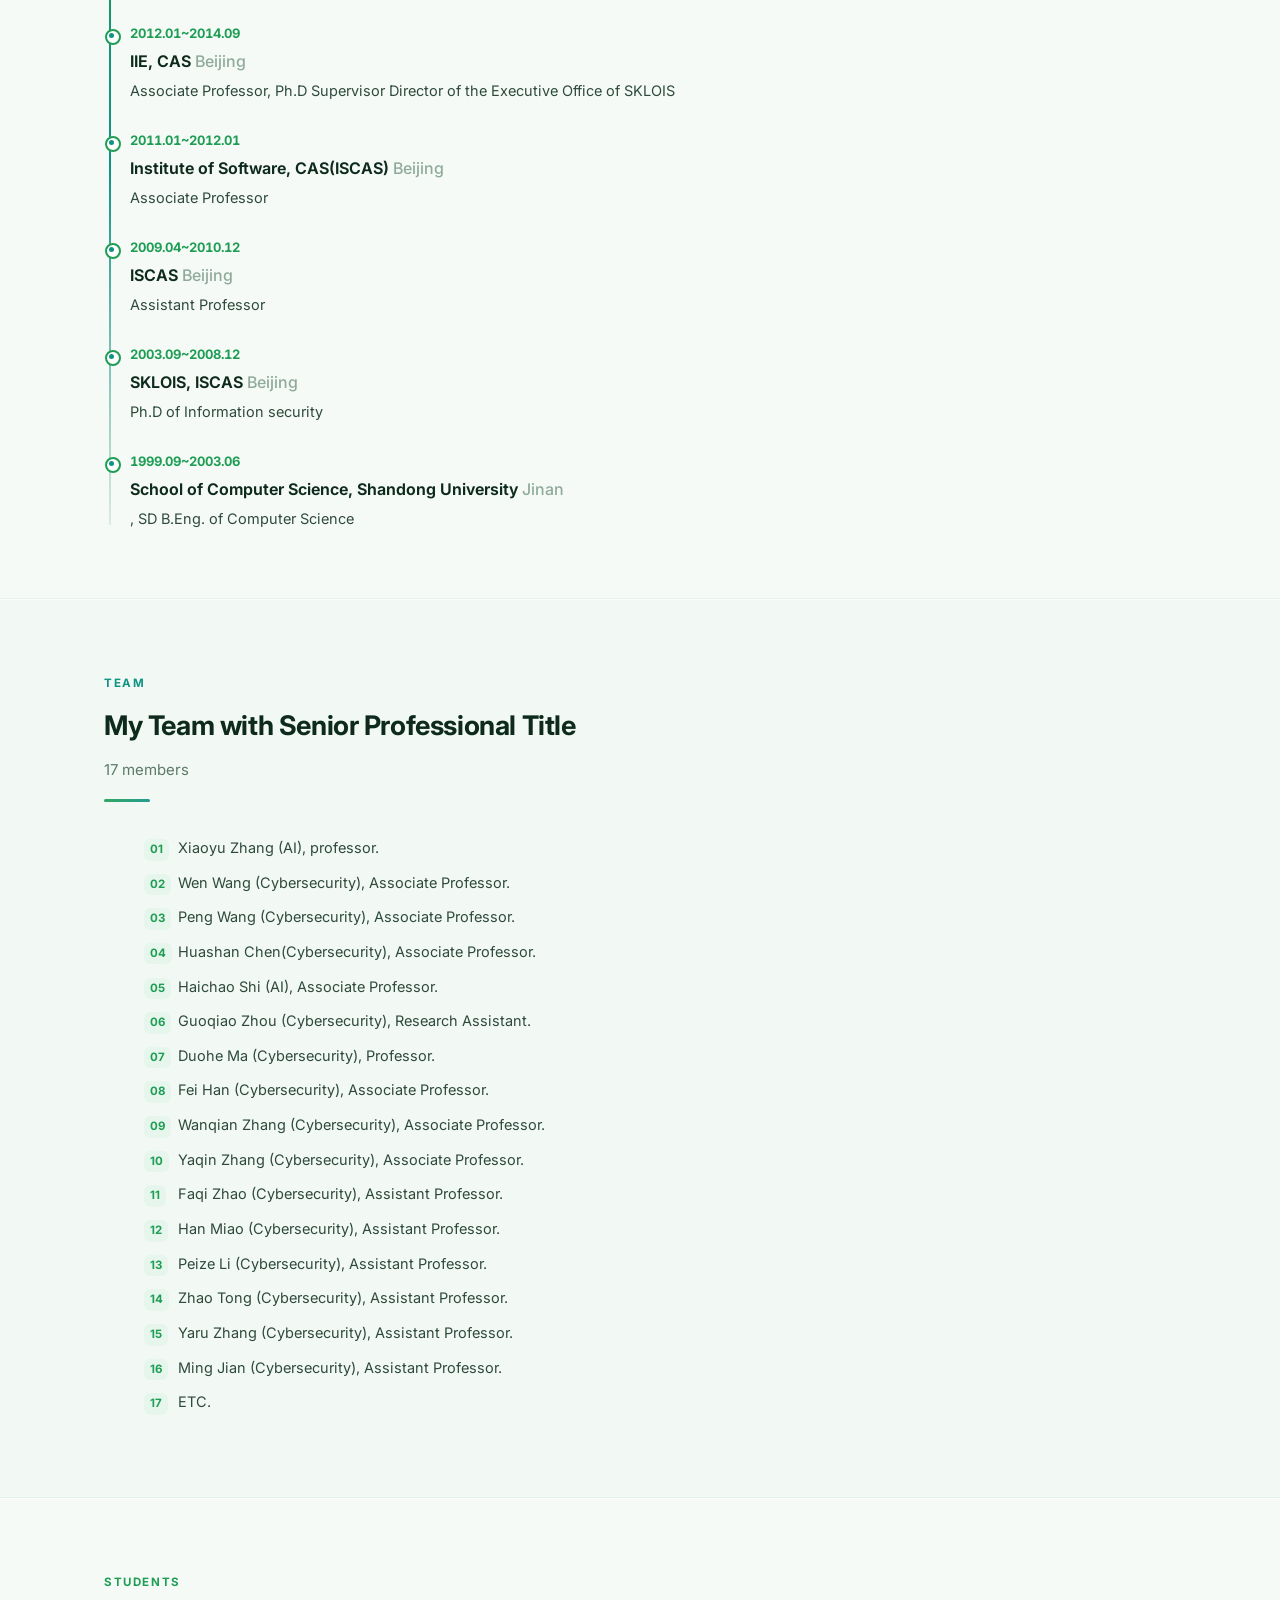
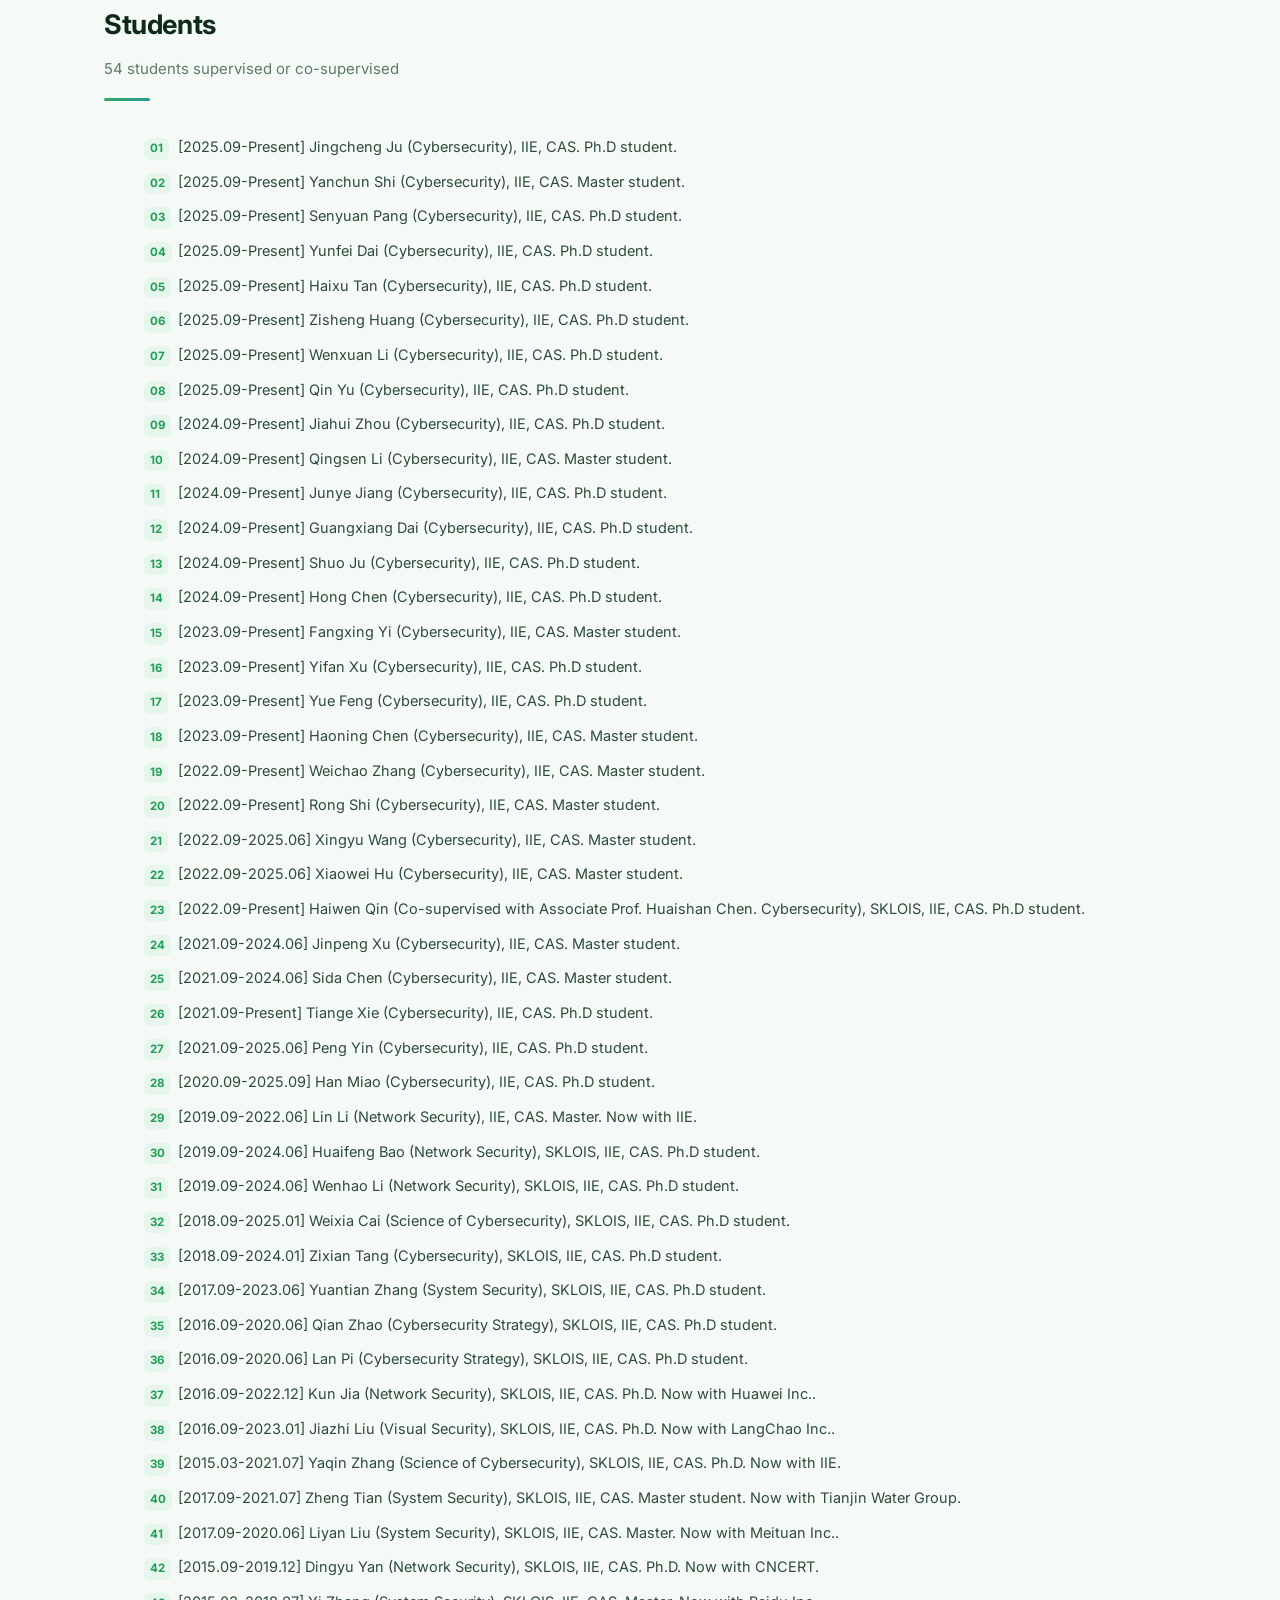
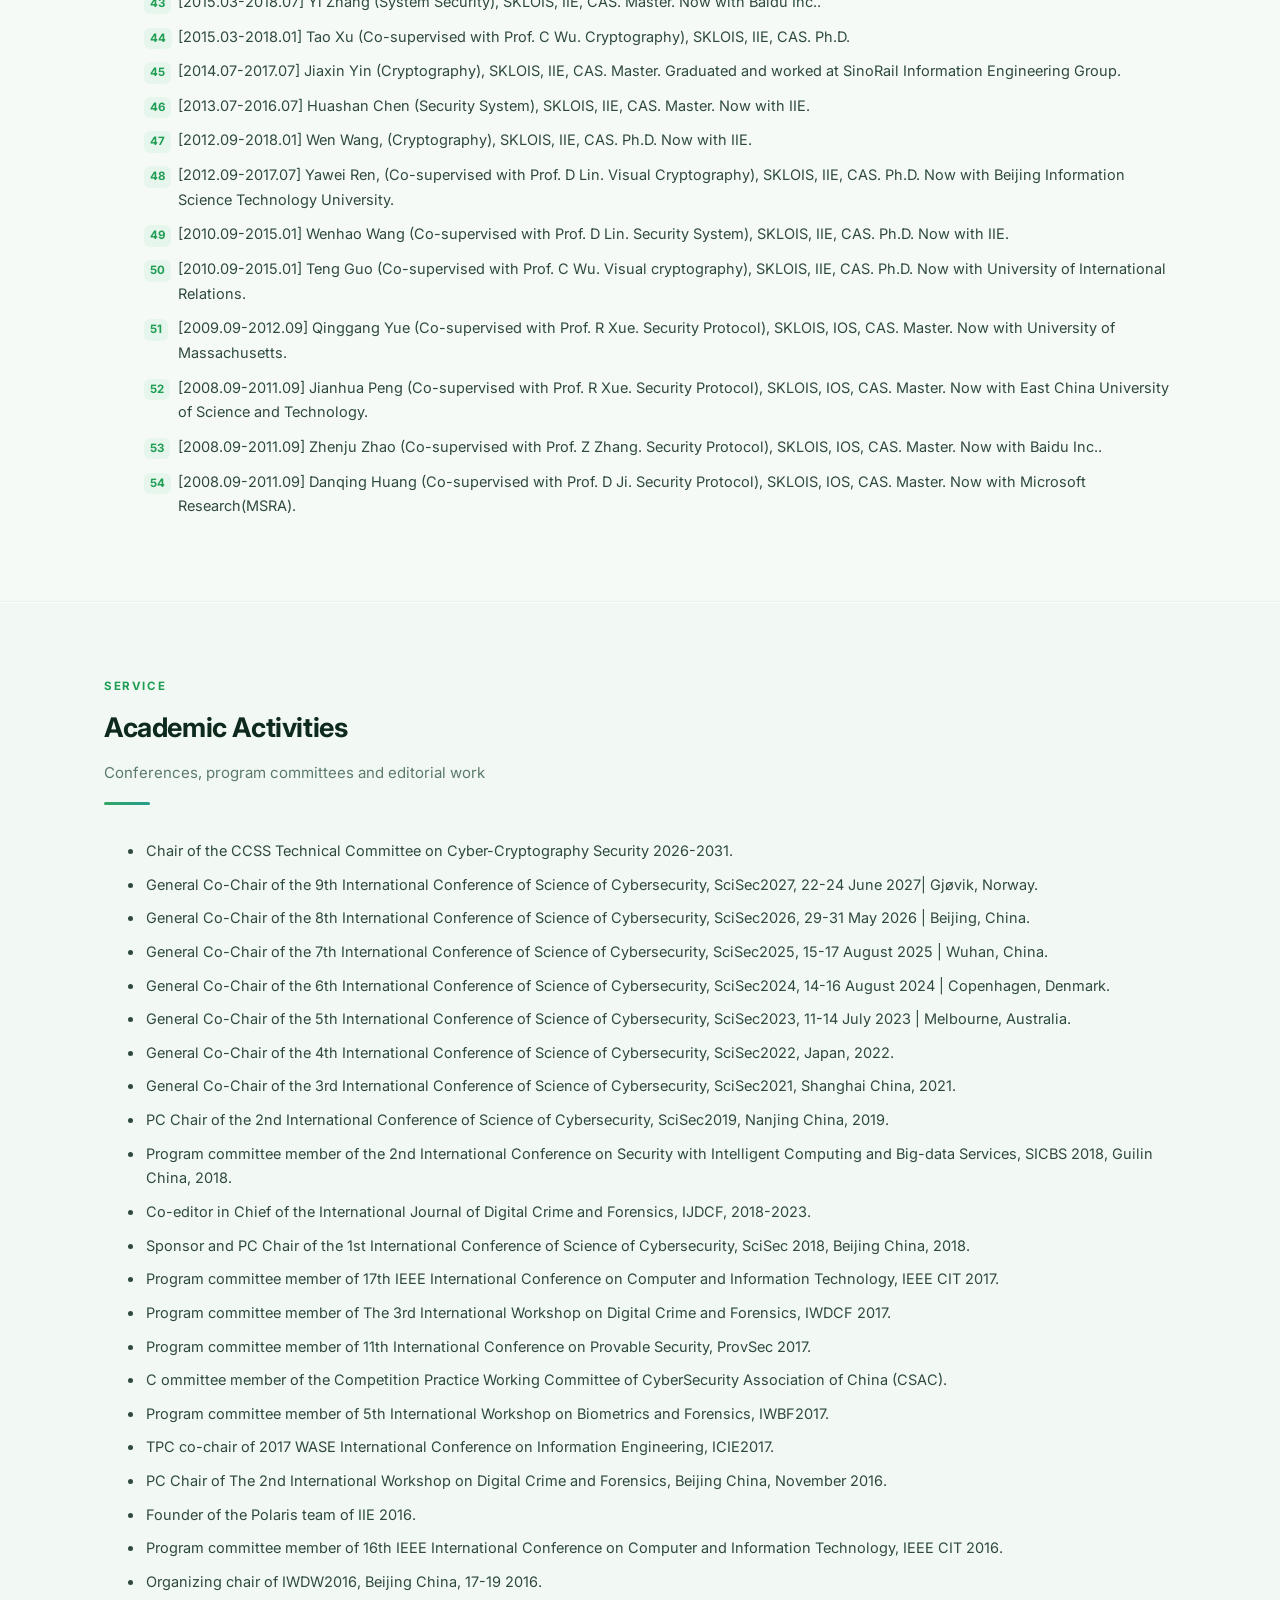
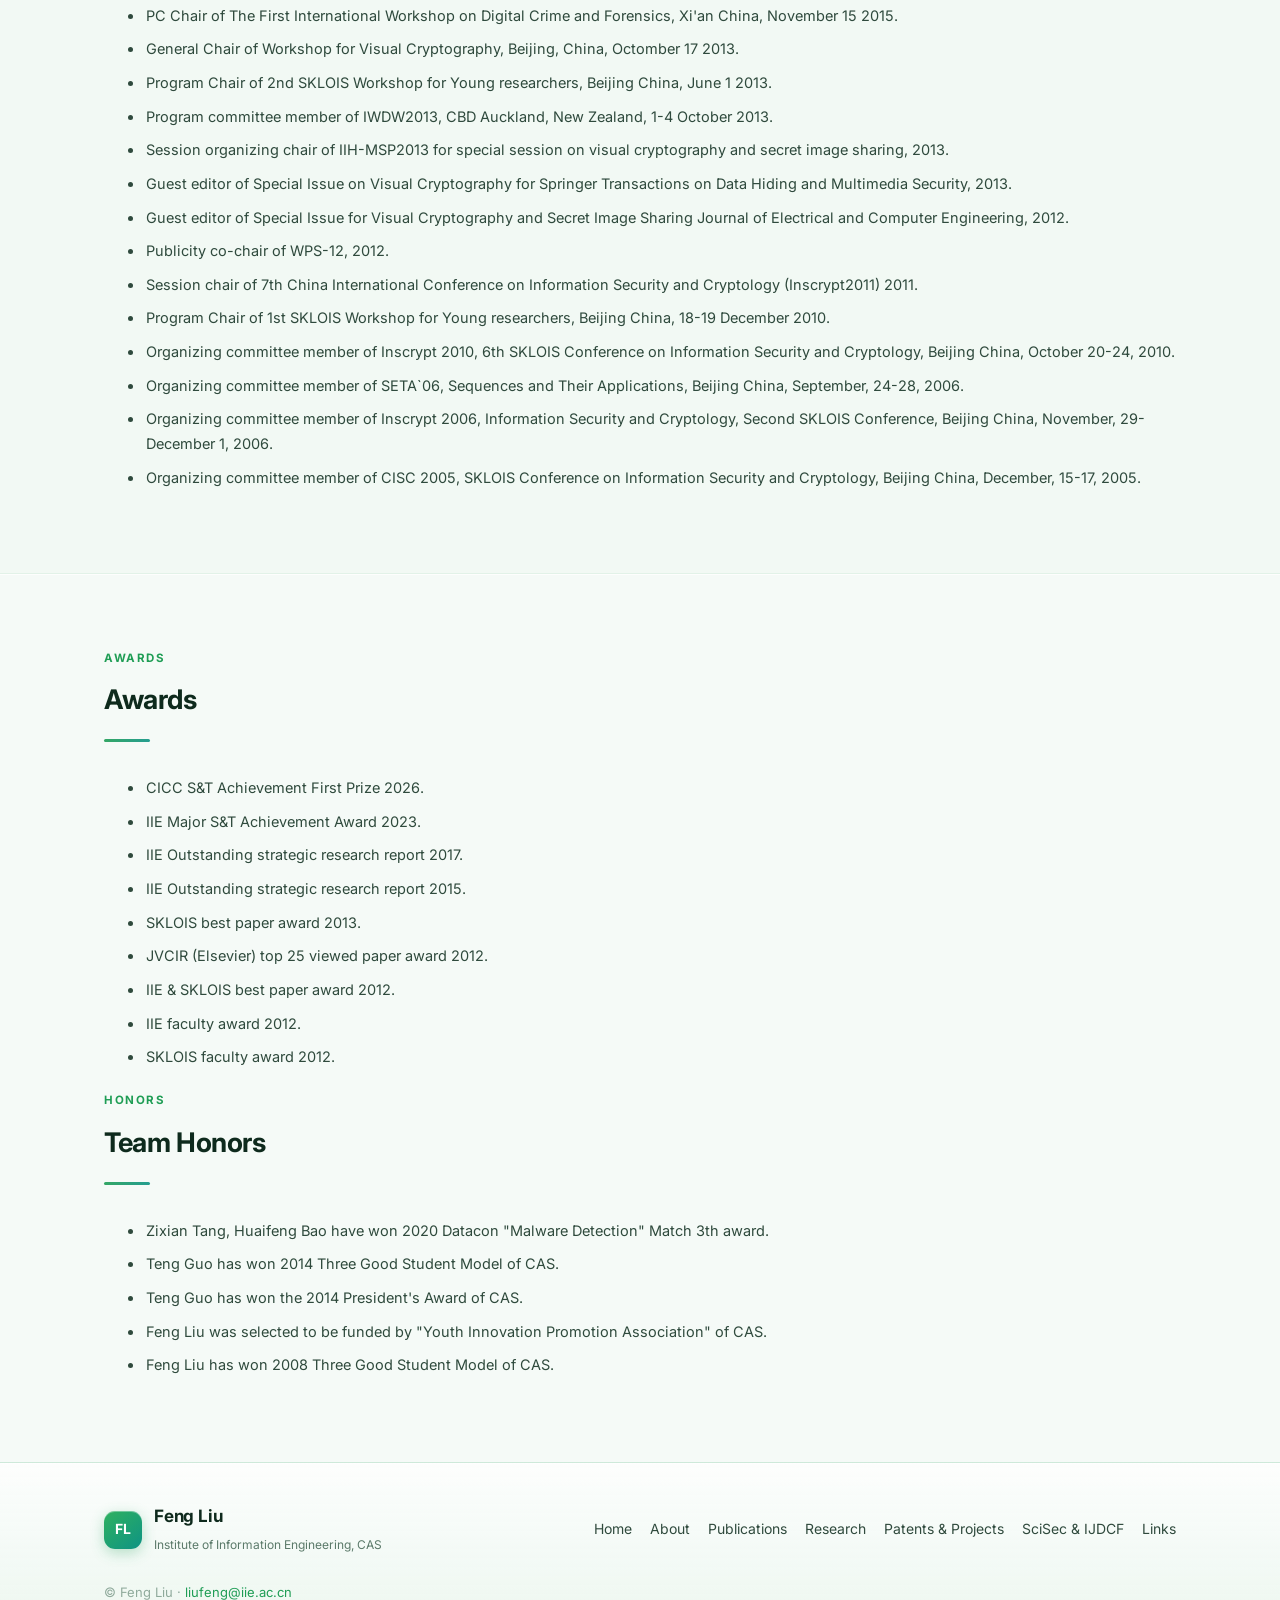
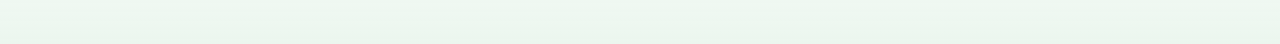
==== commit c69f8b3f: "Update about.html" ====
--- a/about.html
+++ b/about.html
@@ -55,29 +55,13 @@
 </div></section>
 
 <section class="section"><div class="wrap">
-<div class="sec-head"><span class="kicker">Service</span><h2>Academic Activities</h2><p>Conferences, program committees and editorial work</p></div><ul class="simple-list">
-    <li>Chair of the CCSS Technical Committee on Cyber-Cryptography Security 2026-2031.</li>
-    <li>General Co-Chair of the 9th International Conference of Science of Cybersecurity, SciSec2027, 22-24 June 2027| Gjøvik, Norway.</li>
-    <li>General Co-Chair of the 8th International Conference of Science of Cybersecurity, SciSec2026, 29-31 May 2026 | Beijing, China.</li>
-    <li>General Co-Chair of the 7th International Conference of Science of Cybersecurity, SciSec2025, 15-17 August 2025 | Wuhan, China.</li>
-    <li>General Co-Chair of the 6th International Conference of Science of Cybersecurity, SciSec2024, 14-16 August 2024 | Copenhagen, Denmark.</li>
-    <li>General Co-Chair of the 5th International Conference of Science of Cybersecurity, SciSec2023, 11-14 July 2023 | Melbourne, Australia.</li>
-    <li>General Co-Chair of the 4th International Conference of Science of Cybersecurity, SciSec2022, Japan, 2022.</li>
-    <li>General Co-Chair of the 3rd International Conference of Science of Cybersecurity, SciSec2021, Shanghai China, 2021.</li>
-    <li>PC Chair of the 2nd International Conference of Science of Cybersecurity, SciSec2019, Nanjing China, 2019.</li>
-    <li>Program committee member of the 2nd International Conference on Security with Intelligent Computing and Big-data Services, SICBS 2018, Guilin China, 2018.</li><li>Co-editor in Chief of the International Journal of Digital Crime and Forensics, IJDCF, 2018-2023.</li><li>Sponsor and PC Chair of the 1st International Conference of Science of Cybersecurity, SciSec 2018, Beijing China, 2018.</li><li>Program committee member of 17th IEEE International Conference on Computer and Information Technology, IEEE CIT 2017.</li><li>Program committee member of The 3rd International Workshop on Digital Crime and Forensics, IWDCF 2017.</li><li>Program committee member of 11th International Conference on Provable Security, ProvSec 2017.</li><li>C ommittee member of the Competition Practice Working Committee of CyberSecurity Association of China (CSAC).</li><li>Program committee member of 5th International Workshop on Biometrics and Forensics, IWBF2017.</li><li>TPC co-chair of 2017 WASE International Conference on Information Engineering, ICIE2017.</li><li>PC Chair of The 2nd International Workshop on Digital Crime and Forensics, Beijing China, November 2016.</li><li>Founder of the Polaris team of IIE 2016.</li><li>Program committee member of 16th IEEE International Conference on Computer and Information Technology, IEEE CIT 2016.</li><li>Organizing chair of IWDW2016, Beijing China, 17-19 2016.</li><li>PC Chair of The First International Workshop on Digital Crime and Forensics, Xi'an China, November 15 2015.</li><li>General Chair of Workshop for Visual Cryptography, Beijing, China, Octomber 17 2013.</li><li>Program Chair of 2nd SKLOIS Workshop for Young researchers, Beijing China, June 1 2013.</li><li>Program committee member of IWDW2013, CBD Auckland, New Zealand, 1-4 October 2013.</li><li>Session organizing chair of IIH-MSP2013 for special session on visual cryptography and secret image sharing, 2013.</li><li>Guest editor of Special Issue on Visual Cryptography for Springer Transactions on Data Hiding and Multimedia Security, 2013.</li><li>Guest editor of Special Issue for Visual Cryptography and Secret Image Sharing Journal of Electrical and Computer Engineering, 2012.</li><li>Publicity co-chair of WPS-12, 2012.</li><li>Session chair of 7th China International Conference on Information Security and Cryptology (Inscrypt2011) 2011.</li><li>Program Chair of 1st SKLOIS Workshop for Young researchers, Beijing China, 18-19 December 2010.</li><li>Organizing committee member of Inscrypt 2010, 6th SKLOIS Conference on Information Security and Cryptology, Beijing China, October 20-24, 2010.</li><li>Organizing committee member of SETA`06, Sequences and Their Applications, Beijing China, September, 24-28, 2006.</li><li>Organizing committee member of Inscrypt 2006, Information Security and Cryptology, Second SKLOIS Conference, Beijing China, November, 29-December 1, 2006.</li><li>Organizing committee member of CISC 2005, SKLOIS Conference on Information Security and Cryptology, Beijing China, December, 15-17, 2005.</li></ul>
+<div class="sec-head"><span class="kicker">Service</span><h2>Academic Activities</h2><p>Conferences, program committees and editorial work</p></div><ul class="simple-list"><li>Chair of the CCSS Technical Committee on Cyber-Cryptography Security 2026-2031.</li><li>General Co-Chair of the 9th International Conference of Science of Cybersecurity, SciSec2027, 22-24 June 2027| Gjøvik, Norway.</li><li>General Co-Chair of the 8th International Conference of Science of Cybersecurity, SciSec2026, 29-31 May 2026 | Beijing, China.</li><li>General Co-Chair of the 7th International Conference of Science of Cybersecurity, SciSec2025, 15-17 August 2025 | Wuhan, China.</li><li>General Co-Chair of the 6th International Conference of Science of Cybersecurity, SciSec2024, 14-16 August 2024 | Copenhagen, Denmark.</li><li>General Co-Chair of the 5th International Conference of Science of Cybersecurity, SciSec2023, 11-14 July 2023 | Melbourne, Australia.</li><li>General Co-Chair of the 4th International Conference of Science of Cybersecurity, SciSec2022, Japan, 2022.</li><li>General Co-Chair of the 3rd International Conference of Science of Cybersecurity, SciSec2021, Shanghai China, 2021.</li><li>PC Chair of the 2nd International Conference of Science of Cybersecurity, SciSec2019, Nanjing China, 2019.</li><li>Program committee member of the 2nd International Conference on Security with Intelligent Computing and Big-data Services, SICBS 2018, Guilin China, 2018.</li><li>Co-editor in Chief of the International Journal of Digital Crime and Forensics, IJDCF, 2018-2023.</li><li>Sponsor and PC Chair of the 1st International Conference of Science of Cybersecurity, SciSec 2018, Beijing China, 2018.</li><li>Program committee member of 17th IEEE International Conference on Computer and Information Technology, IEEE CIT 2017.</li><li>Program committee member of The 3rd International Workshop on Digital Crime and Forensics, IWDCF 2017.</li><li>Program committee member of 11th International Conference on Provable Security, ProvSec 2017.</li><li>C ommittee member of the Competition Practice Working Committee of CyberSecurity Association of China (CSAC).</li><li>Program committee member of 5th International Workshop on Biometrics and Forensics, IWBF2017.</li><li>TPC co-chair of 2017 WASE International Conference on Information Engineering, ICIE2017.</li><li>PC Chair of The 2nd International Workshop on Digital Crime and Forensics, Beijing China, November 2016.</li><li>Founder of the Polaris team of IIE 2016.</li><li>Program committee member of 16th IEEE International Conference on Computer and Information Technology, IEEE CIT 2016.</li><li>Organizing chair of IWDW2016, Beijing China, 17-19 2016.</li><li>PC Chair of The First International Workshop on Digital Crime and Forensics, Xi'an China, November 15 2015.</li><li>General Chair of Workshop for Visual Cryptography, Beijing, China, Octomber 17 2013.</li><li>Program Chair of 2nd SKLOIS Workshop for Young researchers, Beijing China, June 1 2013.</li><li>Program committee member of IWDW2013, CBD Auckland, New Zealand, 1-4 October 2013.</li><li>Session organizing chair of IIH-MSP2013 for special session on visual cryptography and secret image sharing, 2013.</li><li>Guest editor of Special Issue on Visual Cryptography for Springer Transactions on Data Hiding and Multimedia Security, 2013.</li><li>Guest editor of Special Issue for Visual Cryptography and Secret Image Sharing Journal of Electrical and Computer Engineering, 2012.</li><li>Publicity co-chair of WPS-12, 2012.</li><li>Session chair of 7th China International Conference on Information Security and Cryptology (Inscrypt2011) 2011.</li><li>Program Chair of 1st SKLOIS Workshop for Young researchers, Beijing China, 18-19 December 2010.</li><li>Organizing committee member of Inscrypt 2010, 6th SKLOIS Conference on Information Security and Cryptology, Beijing China, October 20-24, 2010.</li><li>Organizing committee member of SETA`06, Sequences and Their Applications, Beijing China, September, 24-28, 2006.</li><li>Organizing committee member of Inscrypt 2006, Information Security and Cryptology, Second SKLOIS Conference, Beijing China, November, 29-December 1, 2006.</li><li>Organizing committee member of CISC 2005, SKLOIS Conference on Information Security and Cryptology, Beijing China, December, 15-17, 2005.</li></ul>
 </div></section>
 
 <section class="section section-alt"><div class="wrap">
 <div class="g2">
 <div>
-<div class="sec-head"><span class="kicker">Awards</span><h2>Awards</h2></div><ul class="simple-list">
-    <li>CICC S&T Achievement First Prize 2026.</li>
-    <li>IIE Major S&T Achievement Award 2023.</li>
-    <li>IIE Outstanding strategic research report 2017.</li>
-    <li>IIE Outstanding strategic research report 2015.</li>
-    <li>SKLOIS best paper award 2013.</li>
-    <li>JVCIR (Elsevier) top 25 viewed paper award 2012.</li><li>IIE &amp; SKLOIS best paper award 2012.</li><li>IIE faculty award 2012.</li><li>SKLOIS faculty award 2012.</li></ul>
+<div class="sec-head"><span class="kicker">Awards</span><h2>Awards</h2></div><ul class="simple-list"><li>CICC S&amp;T Achievement First Prize 2026.</li><li>IIE Major S&amp;T Achievement Award 2023.</li><li>IIE Outstanding strategic research report 2017.</li><li>IIE Outstanding strategic research report 2015.</li><li>SKLOIS best paper award 2013.</li><li>JVCIR (Elsevier) top 25 viewed paper award 2012.</li><li>IIE &amp; SKLOIS best paper award 2012.</li><li>IIE faculty award 2012.</li><li>SKLOIS faculty award 2012.</li></ul>
 </div>
 <div>
 <div class="sec-head"><span class="kicker">Honors</span><h2>Team Honors</h2></div><ul class="simple-list"><li>Zixian Tang, Huaifeng Bao have won 2020 Datacon "Malware Detection" Match 3th award.</li><li>Teng Guo has won 2014 Three Good Student Model of CAS.</li><li>Teng Guo has won the 2014 President's Award of CAS.</li><li>Feng Liu was selected to be funded by "Youth Innovation Promotion Association" of CAS.</li><li>Feng Liu has won 2008 Three Good Student Model of CAS.</li></ul>
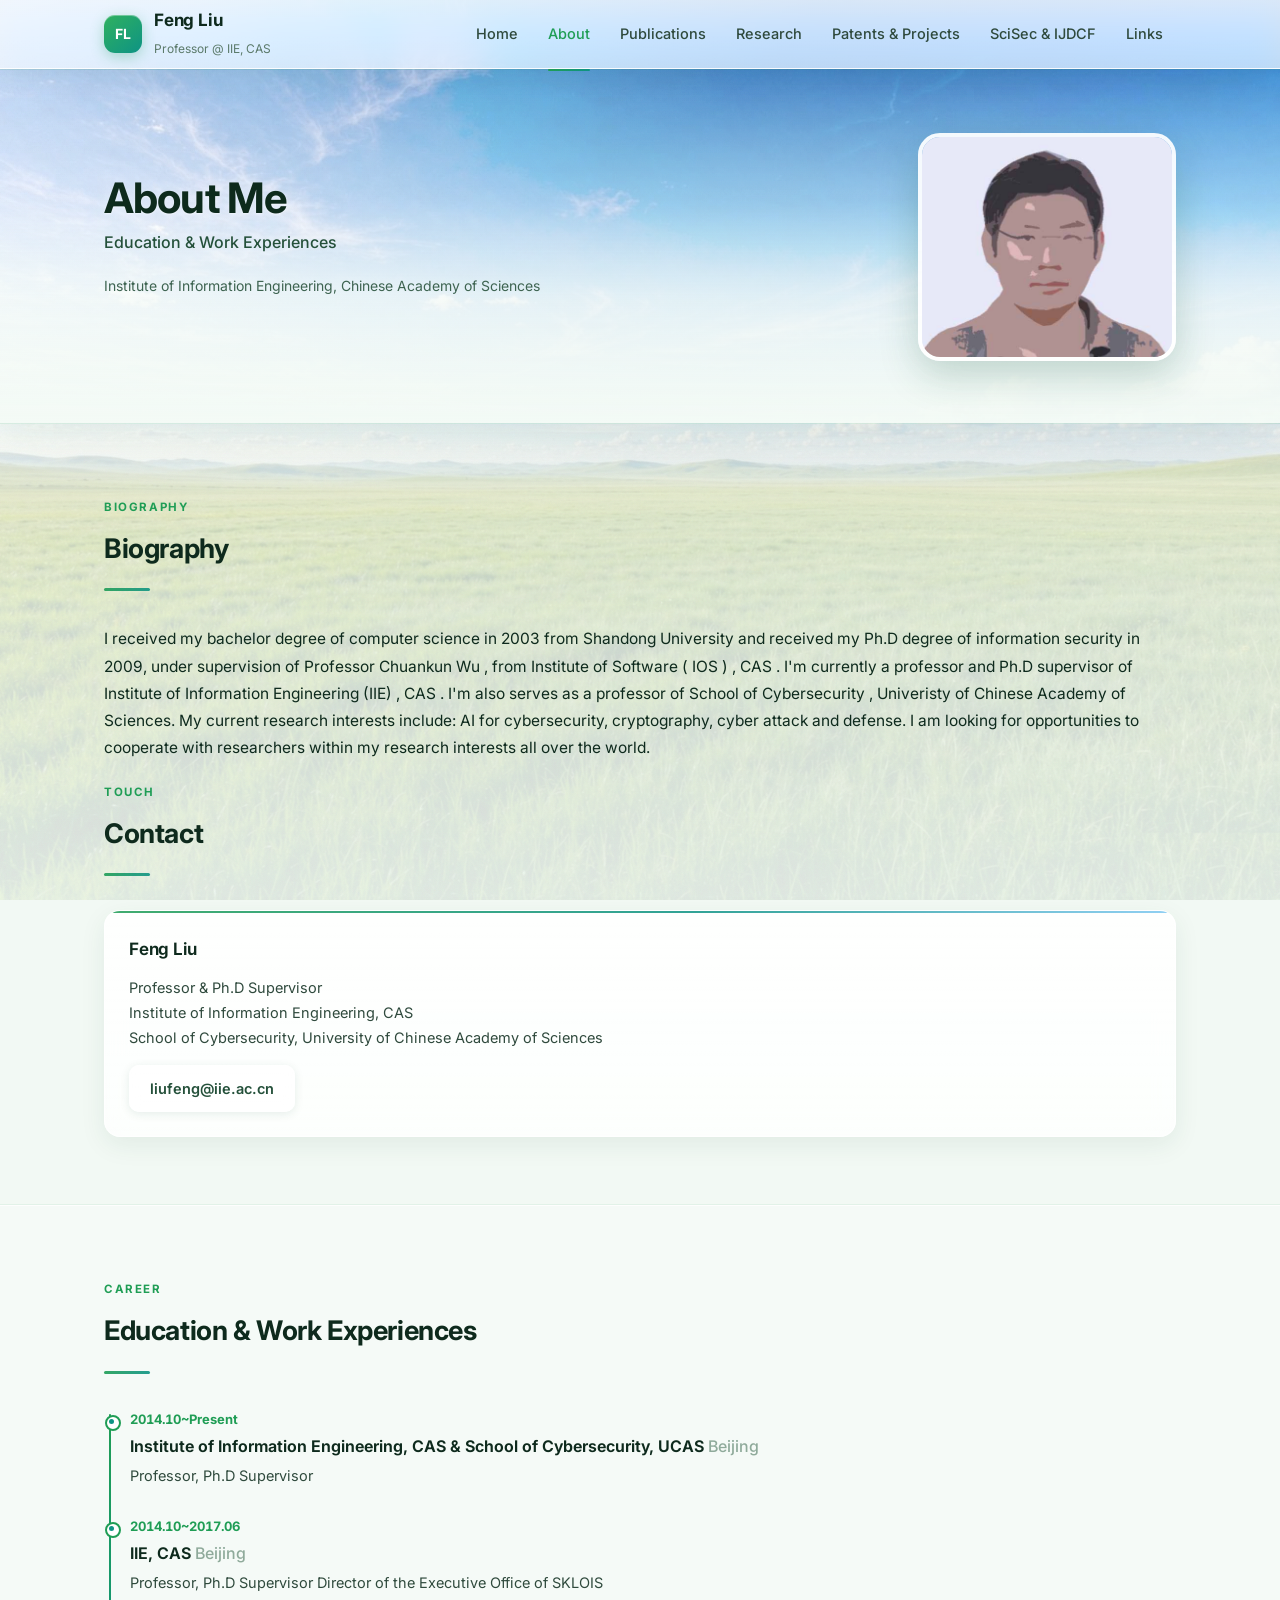
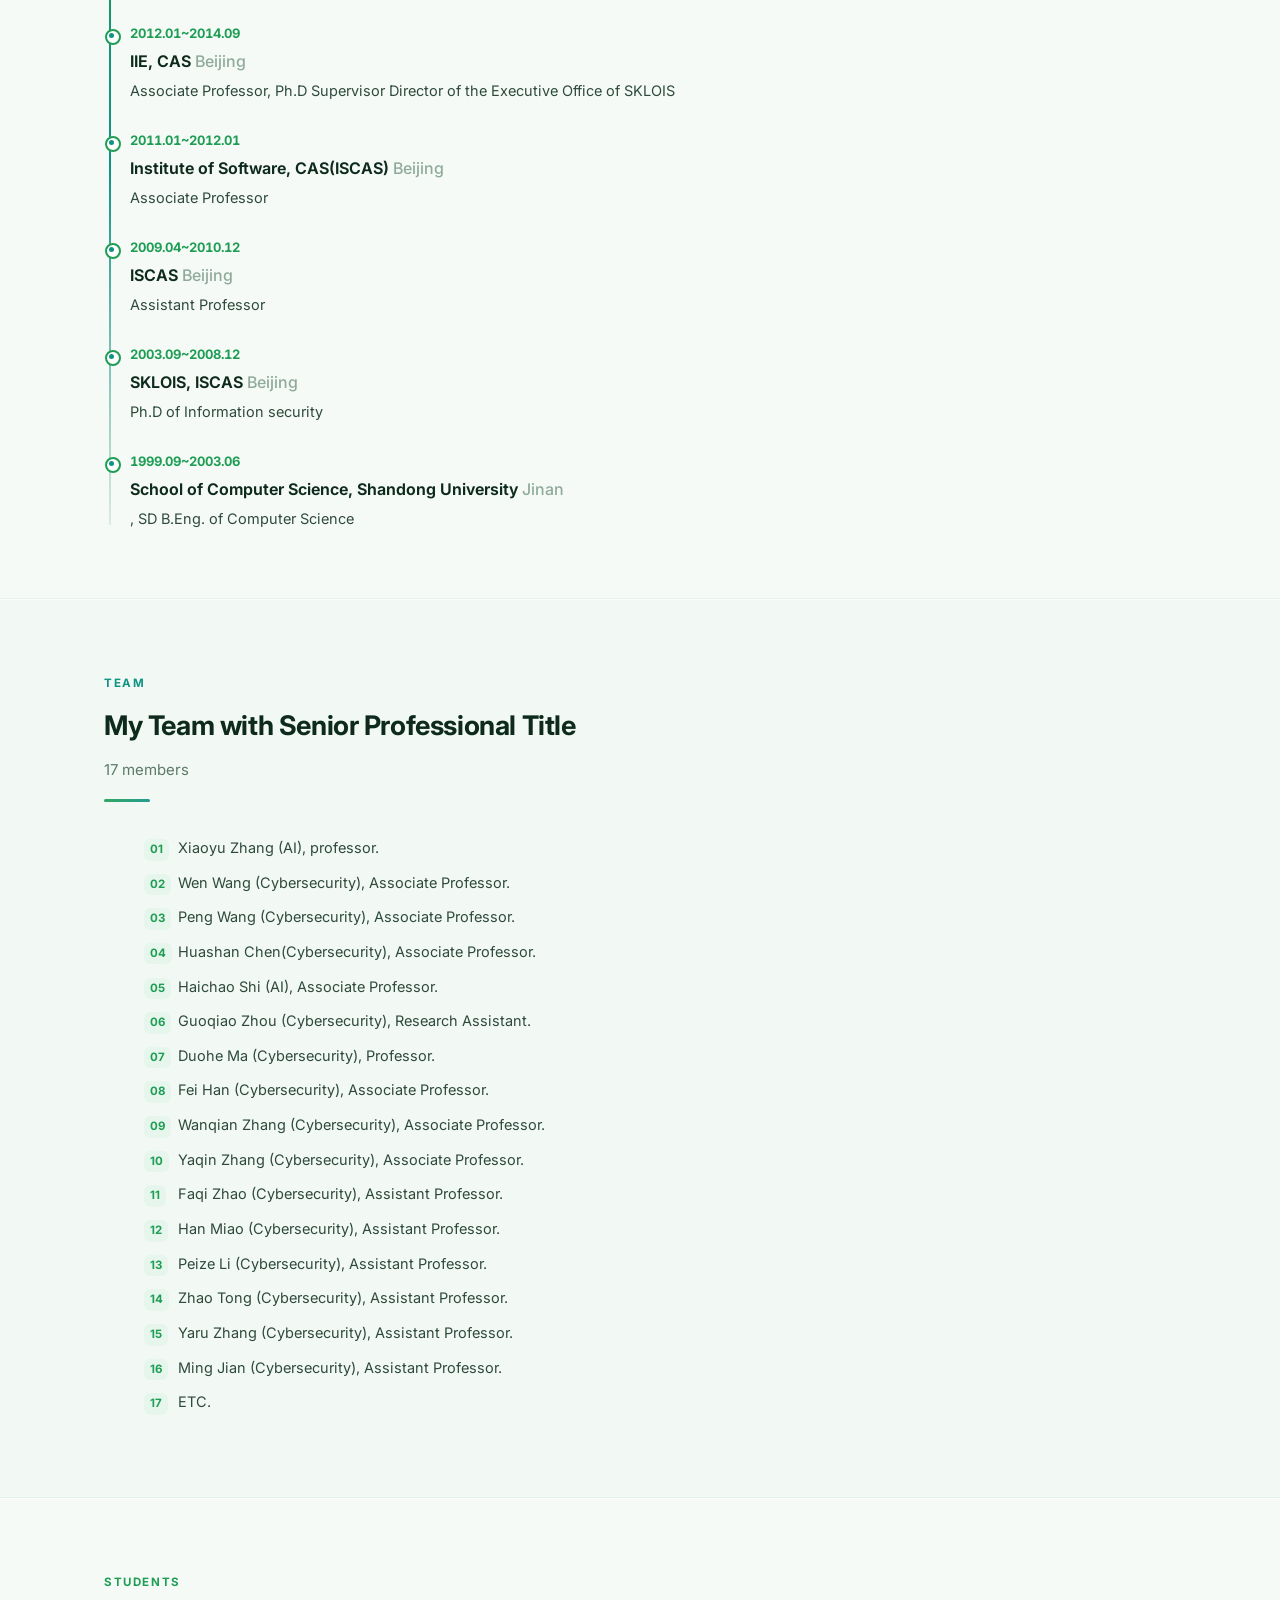
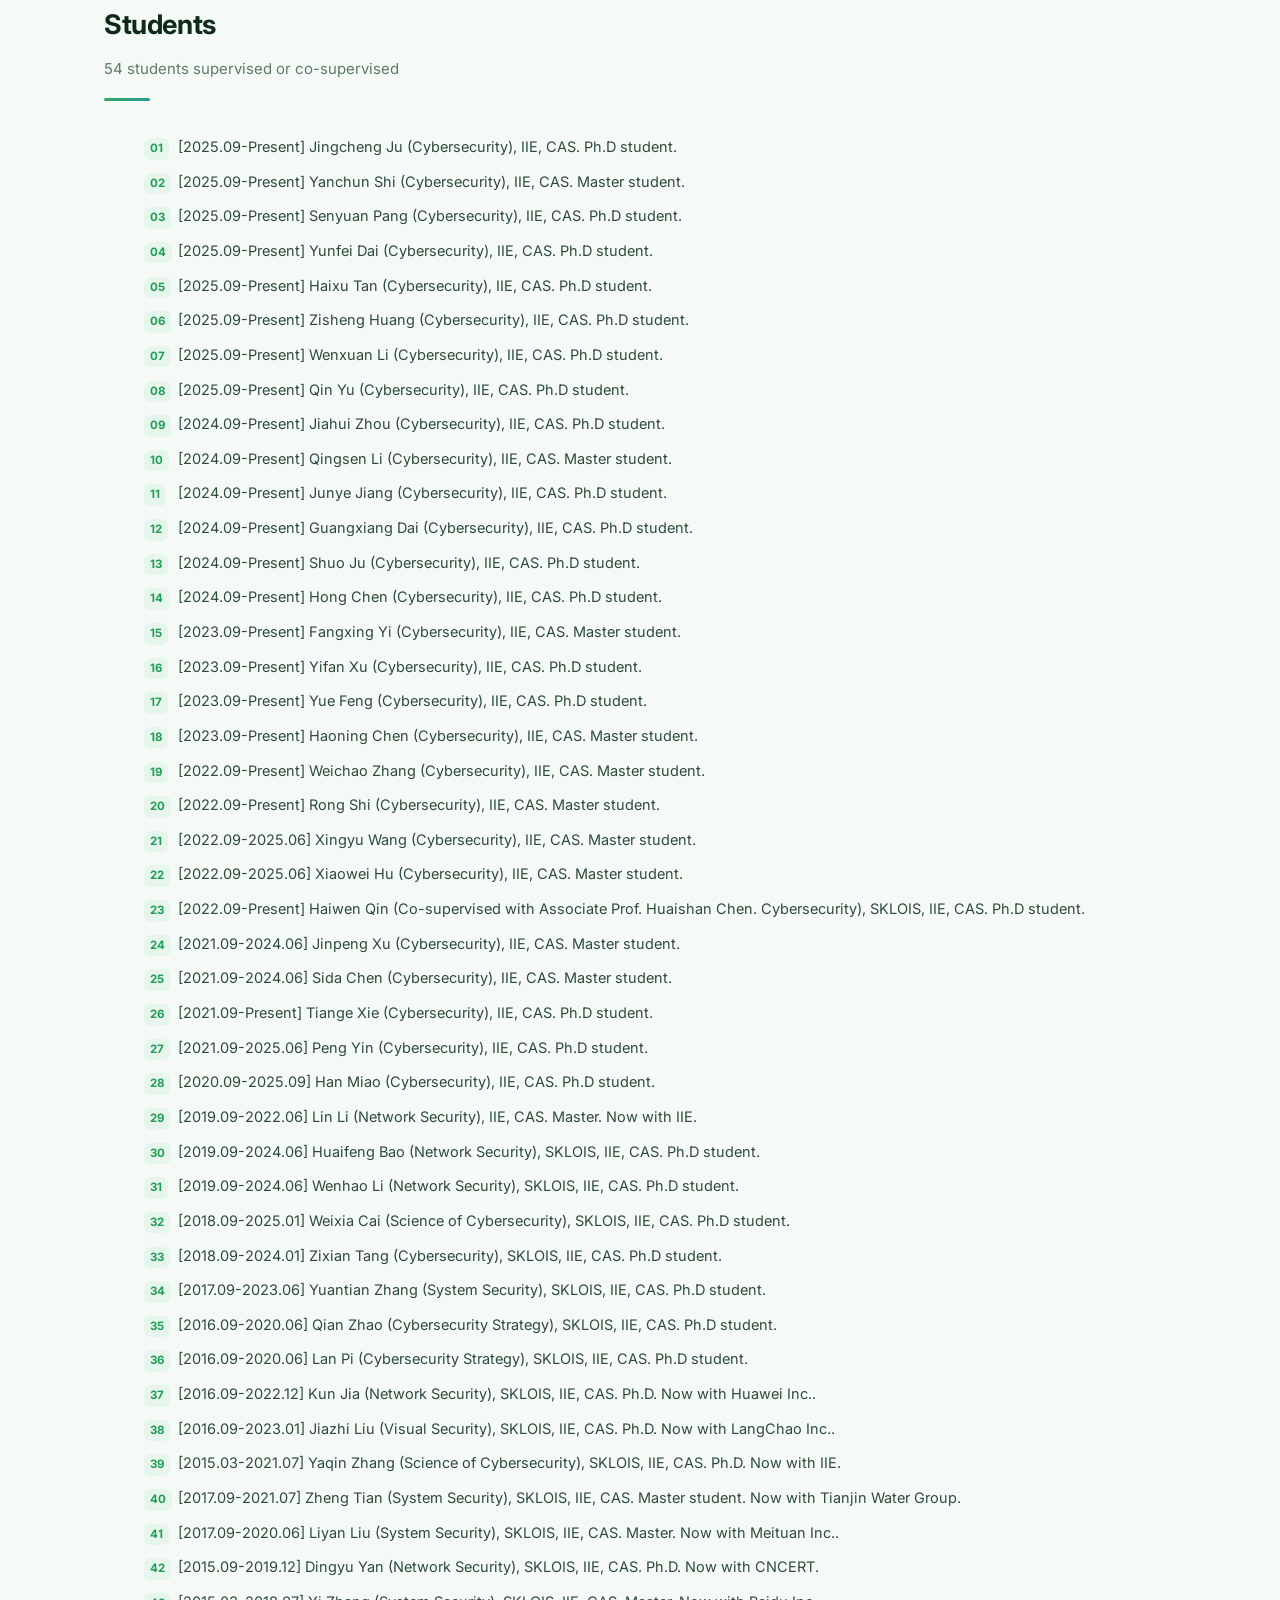
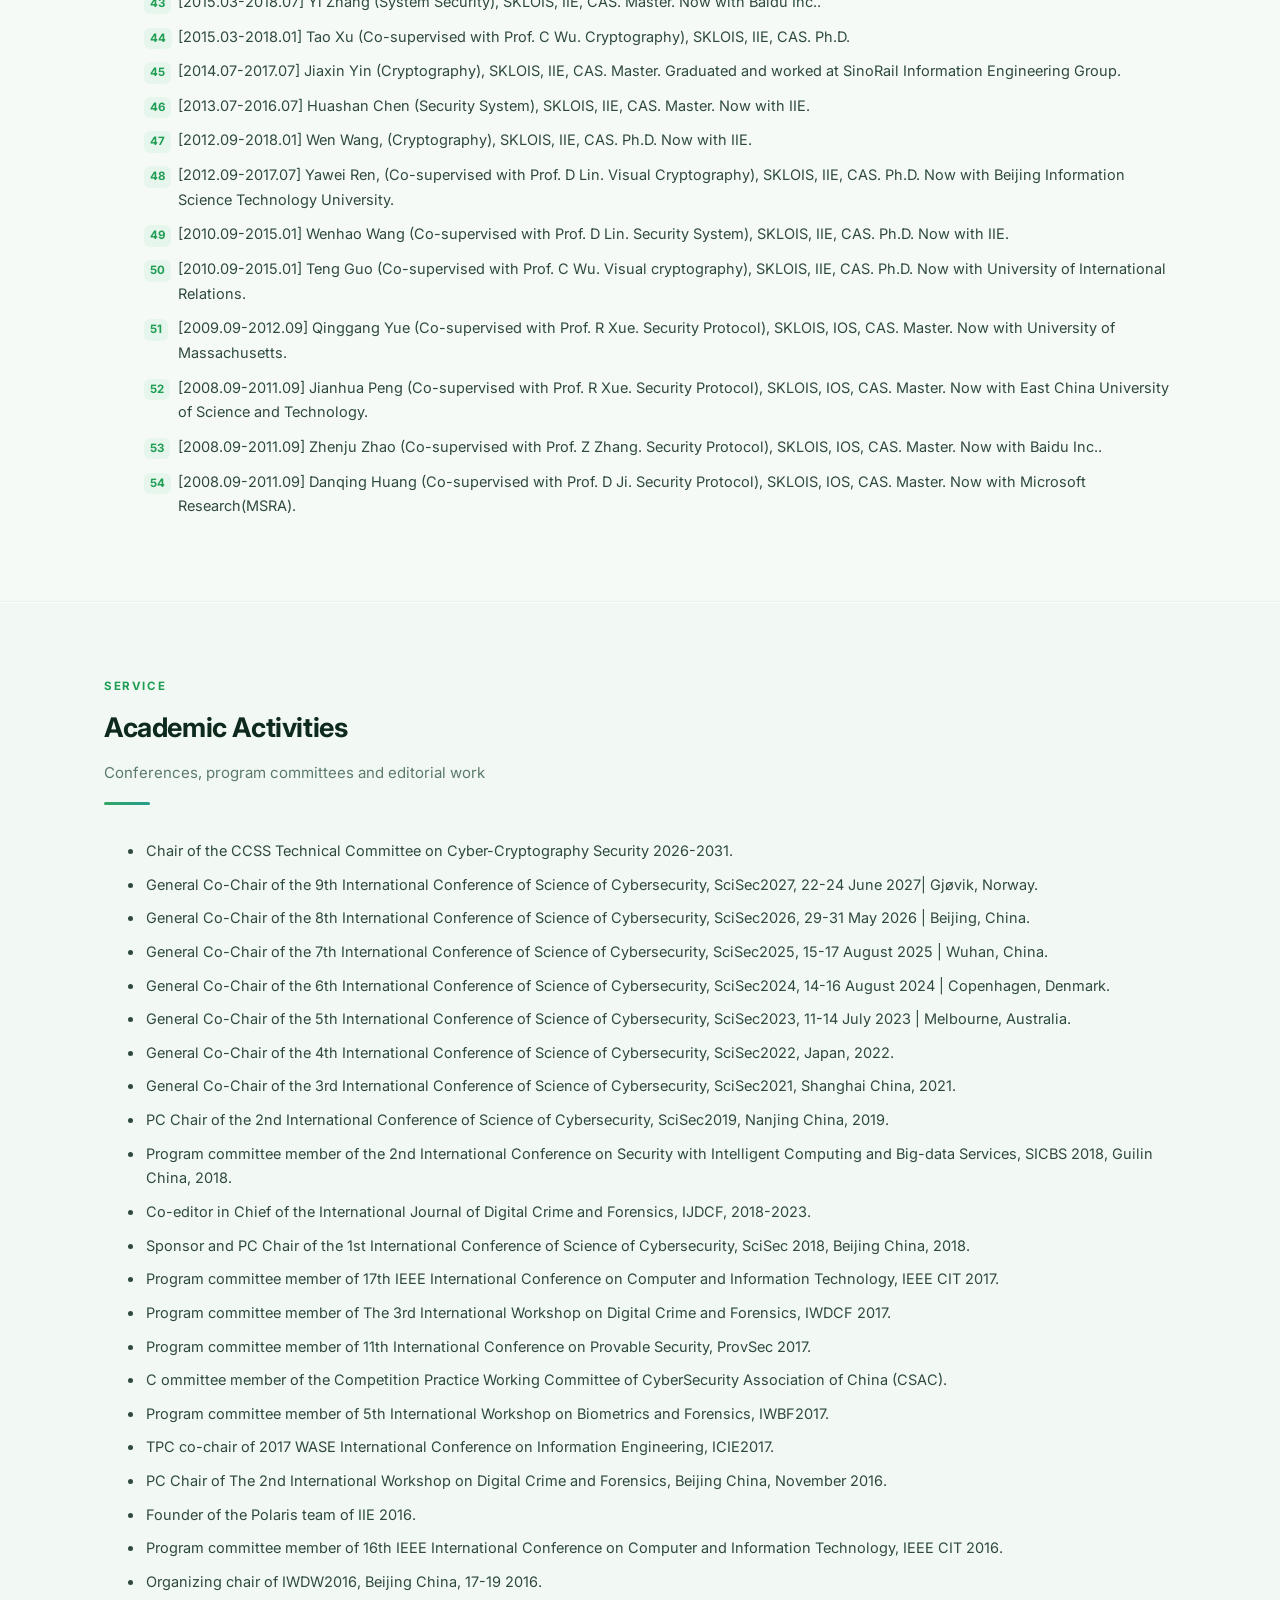
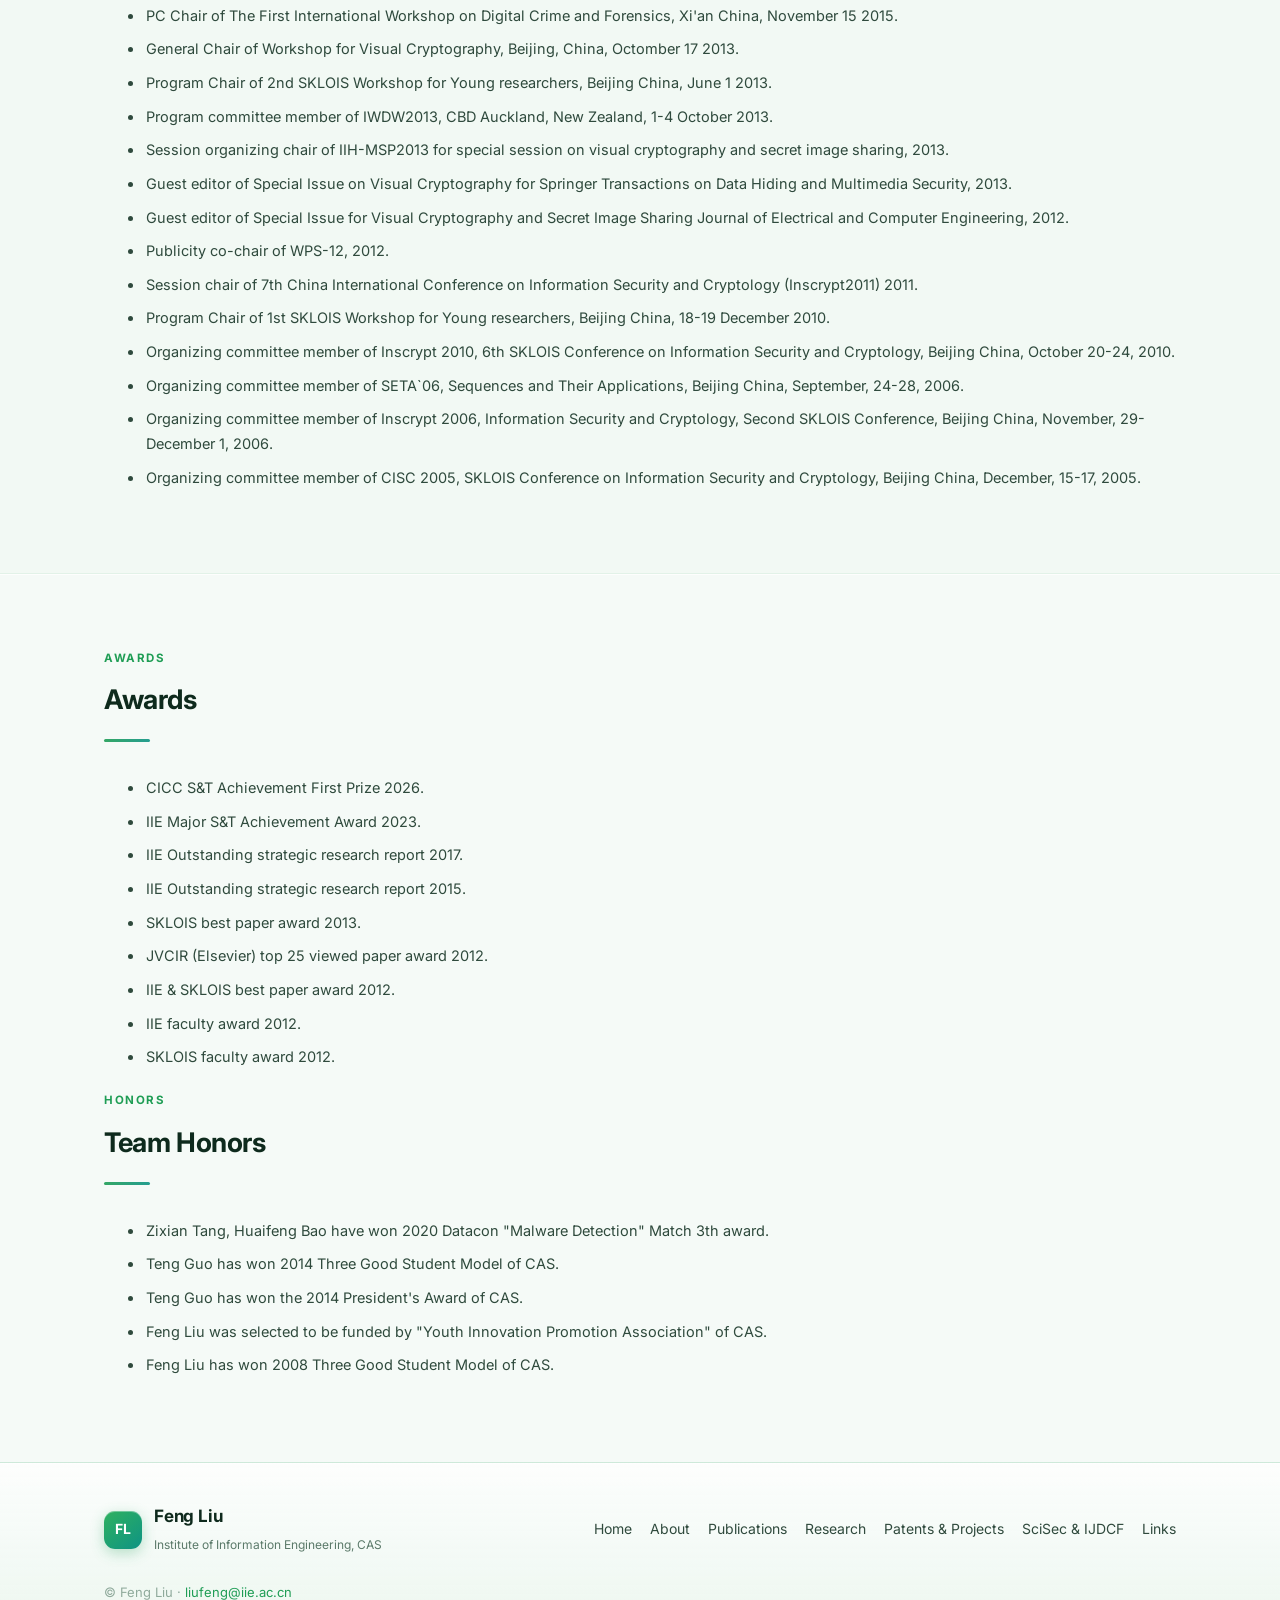
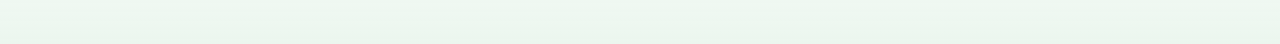
==== commit ce2d026b: "Add files via upload" ====
--- a/about.html
+++ b/about.html
@@ -10,6 +10,8 @@
 <link rel="preconnect" href="https://fonts.gstatic.com" crossorigin>
 <link rel="stylesheet" href="https://fonts.googleapis.com/css2?family=Inter:wght@400;500;600;700&display=swap">
 <link rel="stylesheet" href="assets/css/style.css">
+<!-- Baidu Tongji (site analytics) -->
+<script>var _hmt=_hmt||[];(function(){var hm=document.createElement("script");hm.src="https://hm.baidu.com/hm.js?c3fae7278e5f3ea30f7f22bf7aca737b";var s=document.getElementsByTagName("script")[0];s.parentNode.insertBefore(hm,s)})();</script>
 </head>
 <body>
 <header class="site-header"><div class="header-inner">
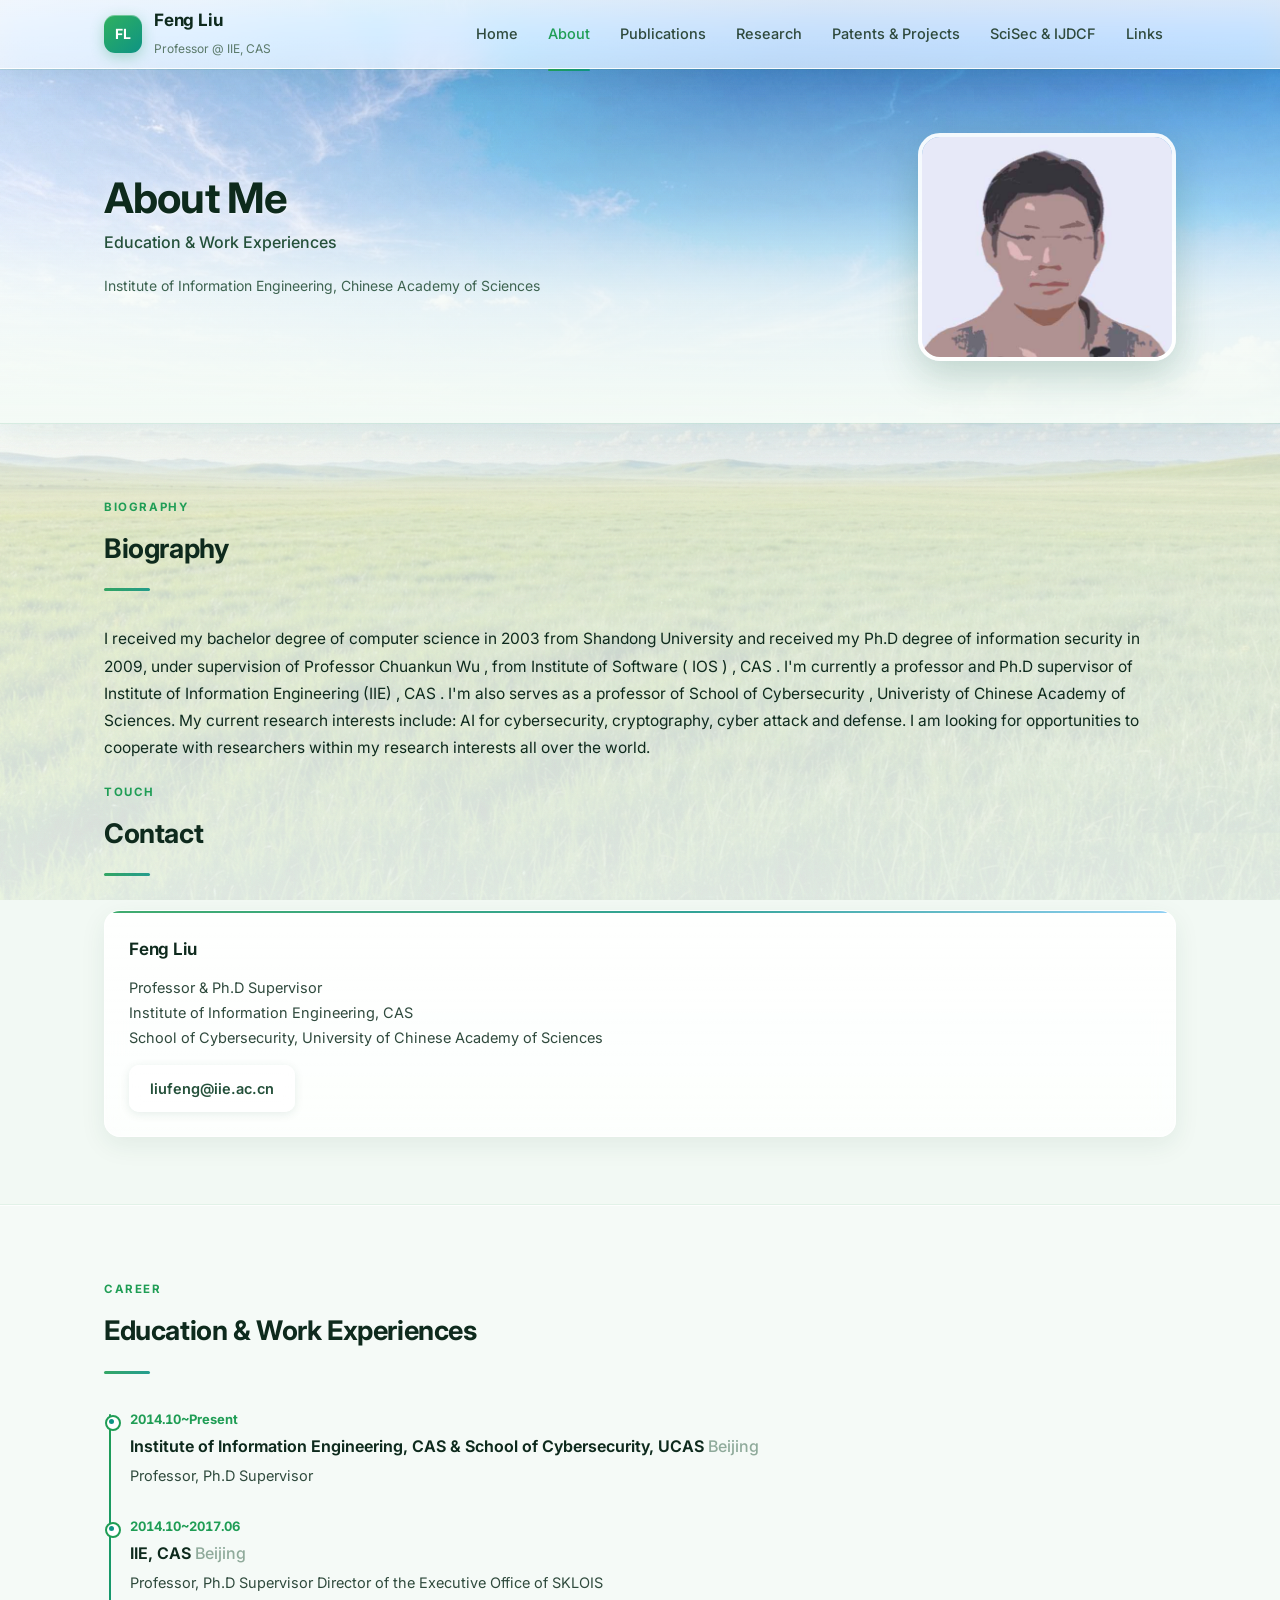
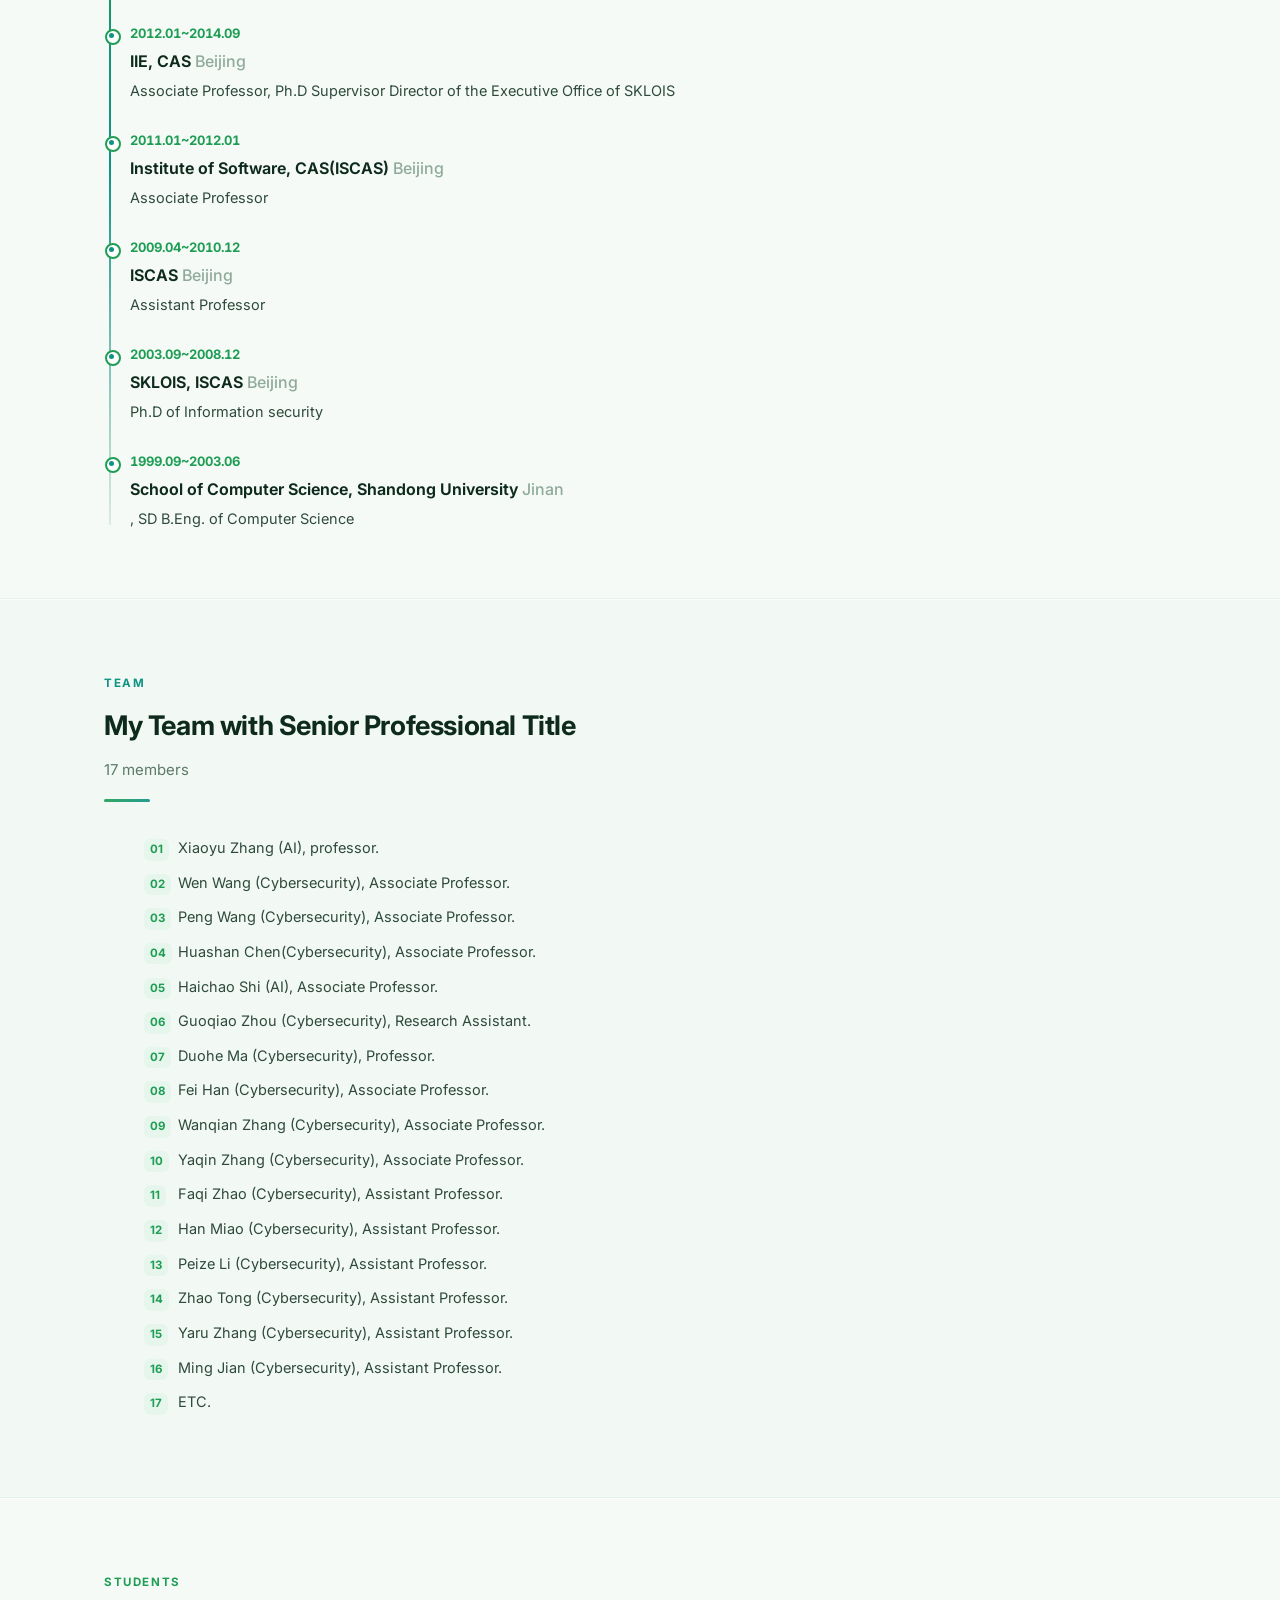
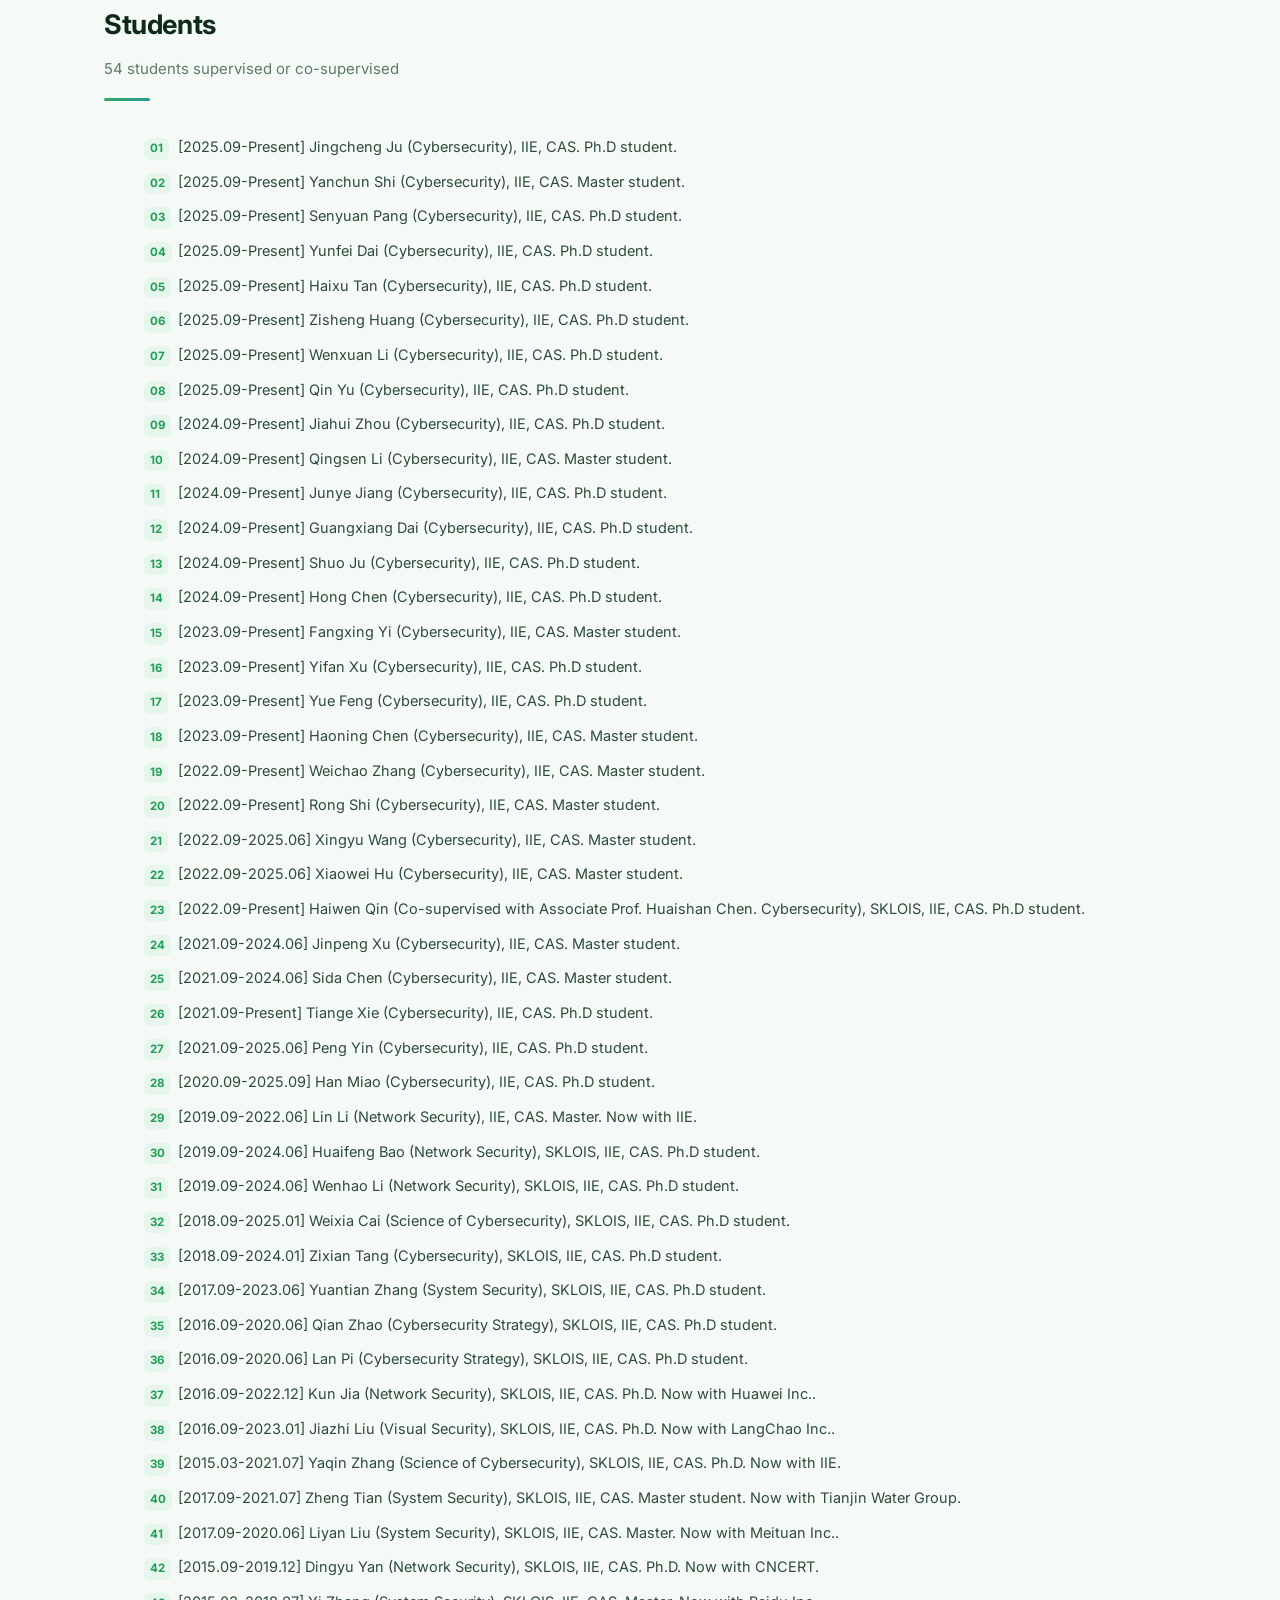
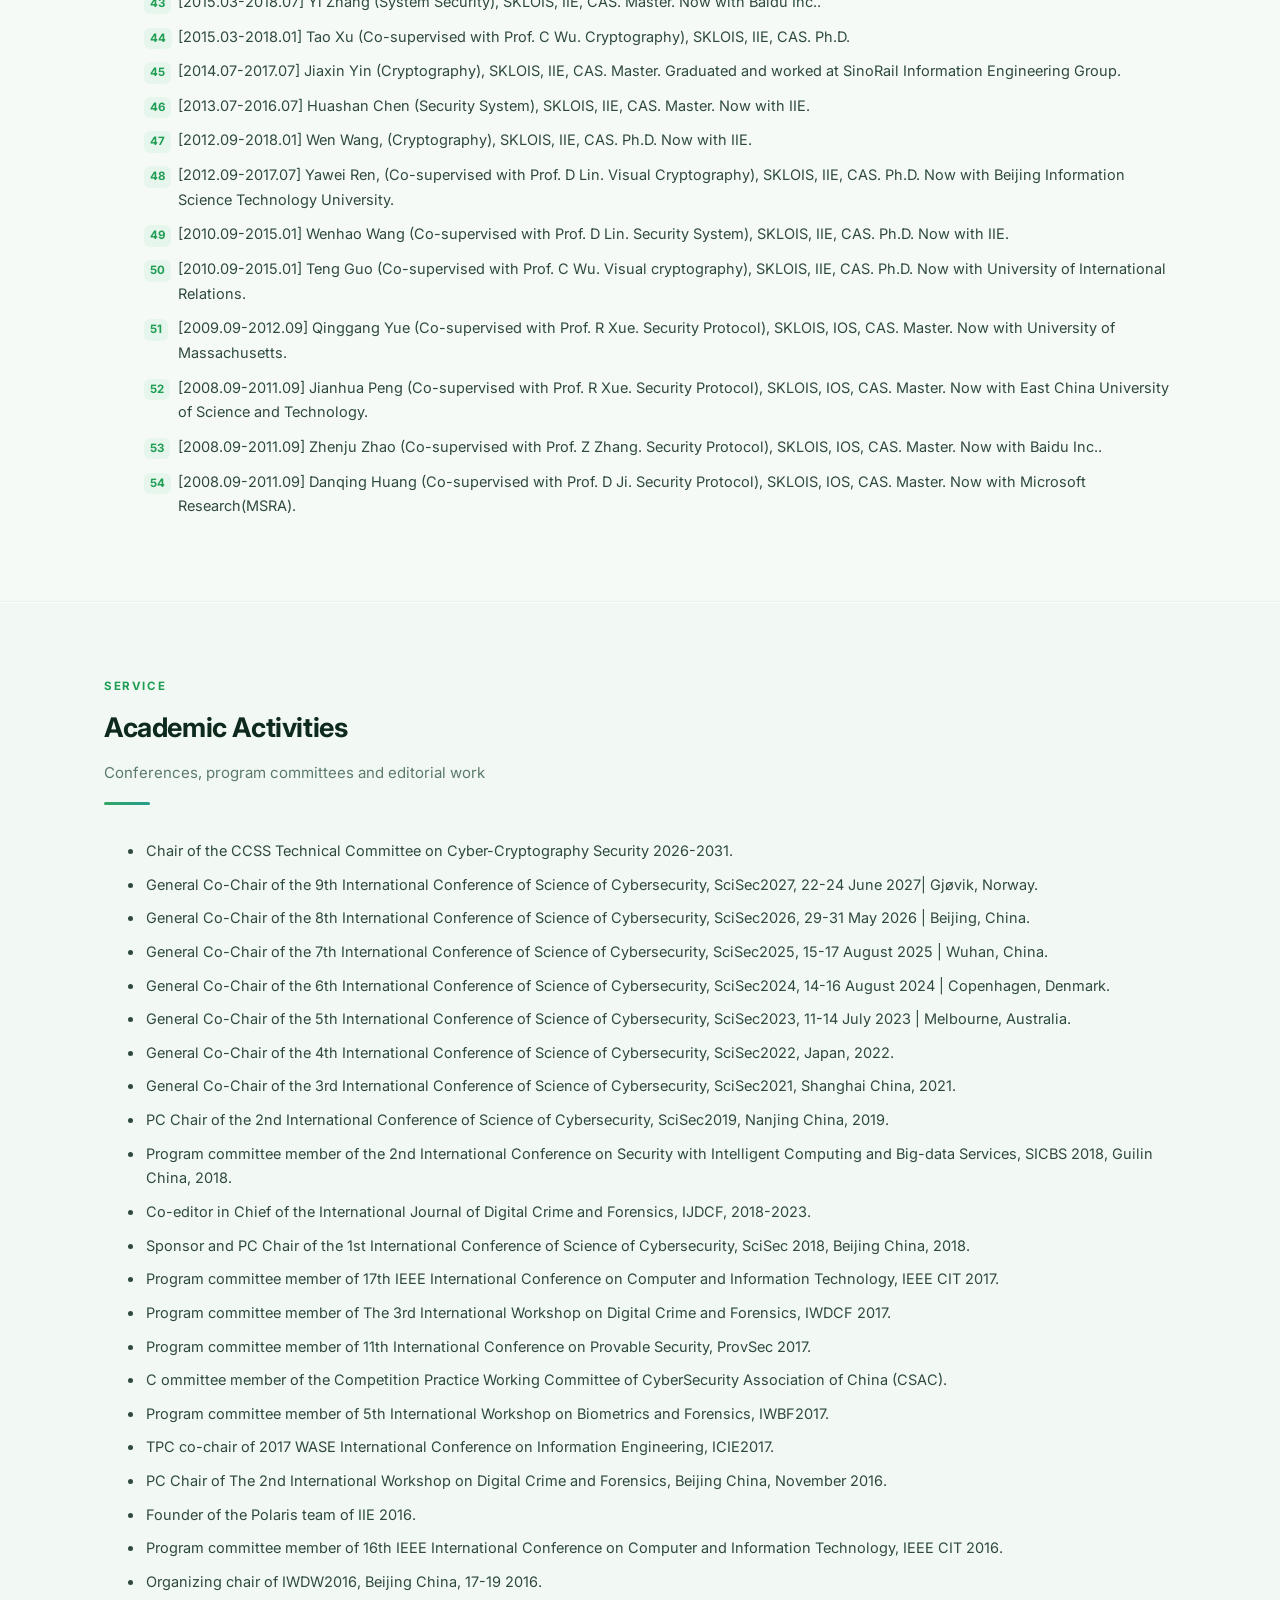
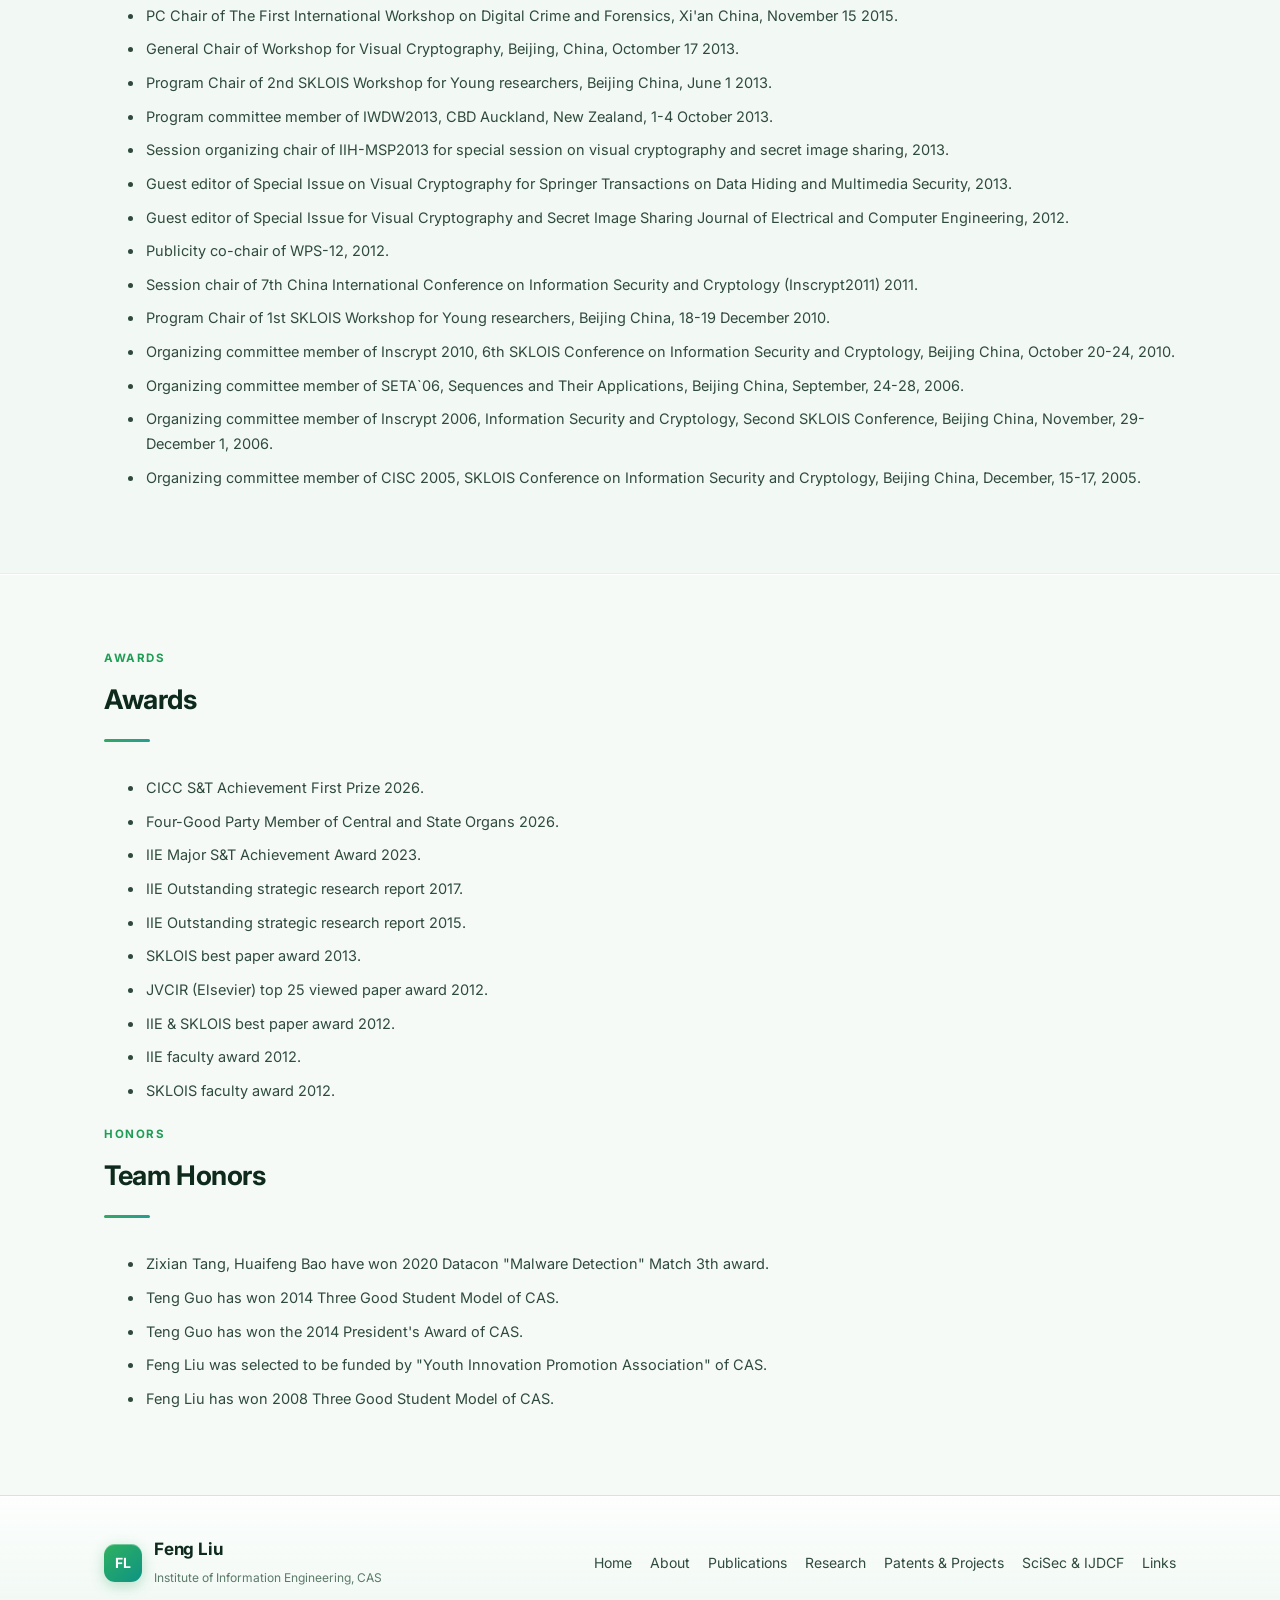
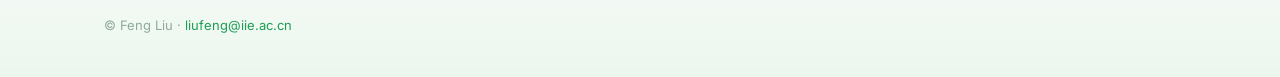
==== commit 119d763c: "Update about.html" ====
--- a/about.html
+++ b/about.html
@@ -63,7 +63,7 @@
 <section class="section section-alt"><div class="wrap">
 <div class="g2">
 <div>
-<div class="sec-head"><span class="kicker">Awards</span><h2>Awards</h2></div><ul class="simple-list"><li>CICC S&amp;T Achievement First Prize 2026.</li><li>IIE Major S&amp;T Achievement Award 2023.</li><li>IIE Outstanding strategic research report 2017.</li><li>IIE Outstanding strategic research report 2015.</li><li>SKLOIS best paper award 2013.</li><li>JVCIR (Elsevier) top 25 viewed paper award 2012.</li><li>IIE &amp; SKLOIS best paper award 2012.</li><li>IIE faculty award 2012.</li><li>SKLOIS faculty award 2012.</li></ul>
+<div class="sec-head"><span class="kicker">Awards</span><h2>Awards</h2></div><ul class="simple-list"><li>CICC S&amp;T Achievement First Prize 2026.</li><li>Four-Good Party Member of Central and State Organs 2026.</li><li>IIE Major S&amp;T Achievement Award 2023.</li><li>IIE Outstanding strategic research report 2017.</li><li>IIE Outstanding strategic research report 2015.</li><li>SKLOIS best paper award 2013.</li><li>JVCIR (Elsevier) top 25 viewed paper award 2012.</li><li>IIE &amp; SKLOIS best paper award 2012.</li><li>IIE faculty award 2012.</li><li>SKLOIS faculty award 2012.</li></ul>
 </div>
 <div>
 <div class="sec-head"><span class="kicker">Honors</span><h2>Team Honors</h2></div><ul class="simple-list"><li>Zixian Tang, Huaifeng Bao have won 2020 Datacon "Malware Detection" Match 3th award.</li><li>Teng Guo has won 2014 Three Good Student Model of CAS.</li><li>Teng Guo has won the 2014 President's Award of CAS.</li><li>Feng Liu was selected to be funded by "Youth Innovation Promotion Association" of CAS.</li><li>Feng Liu has won 2008 Three Good Student Model of CAS.</li></ul>
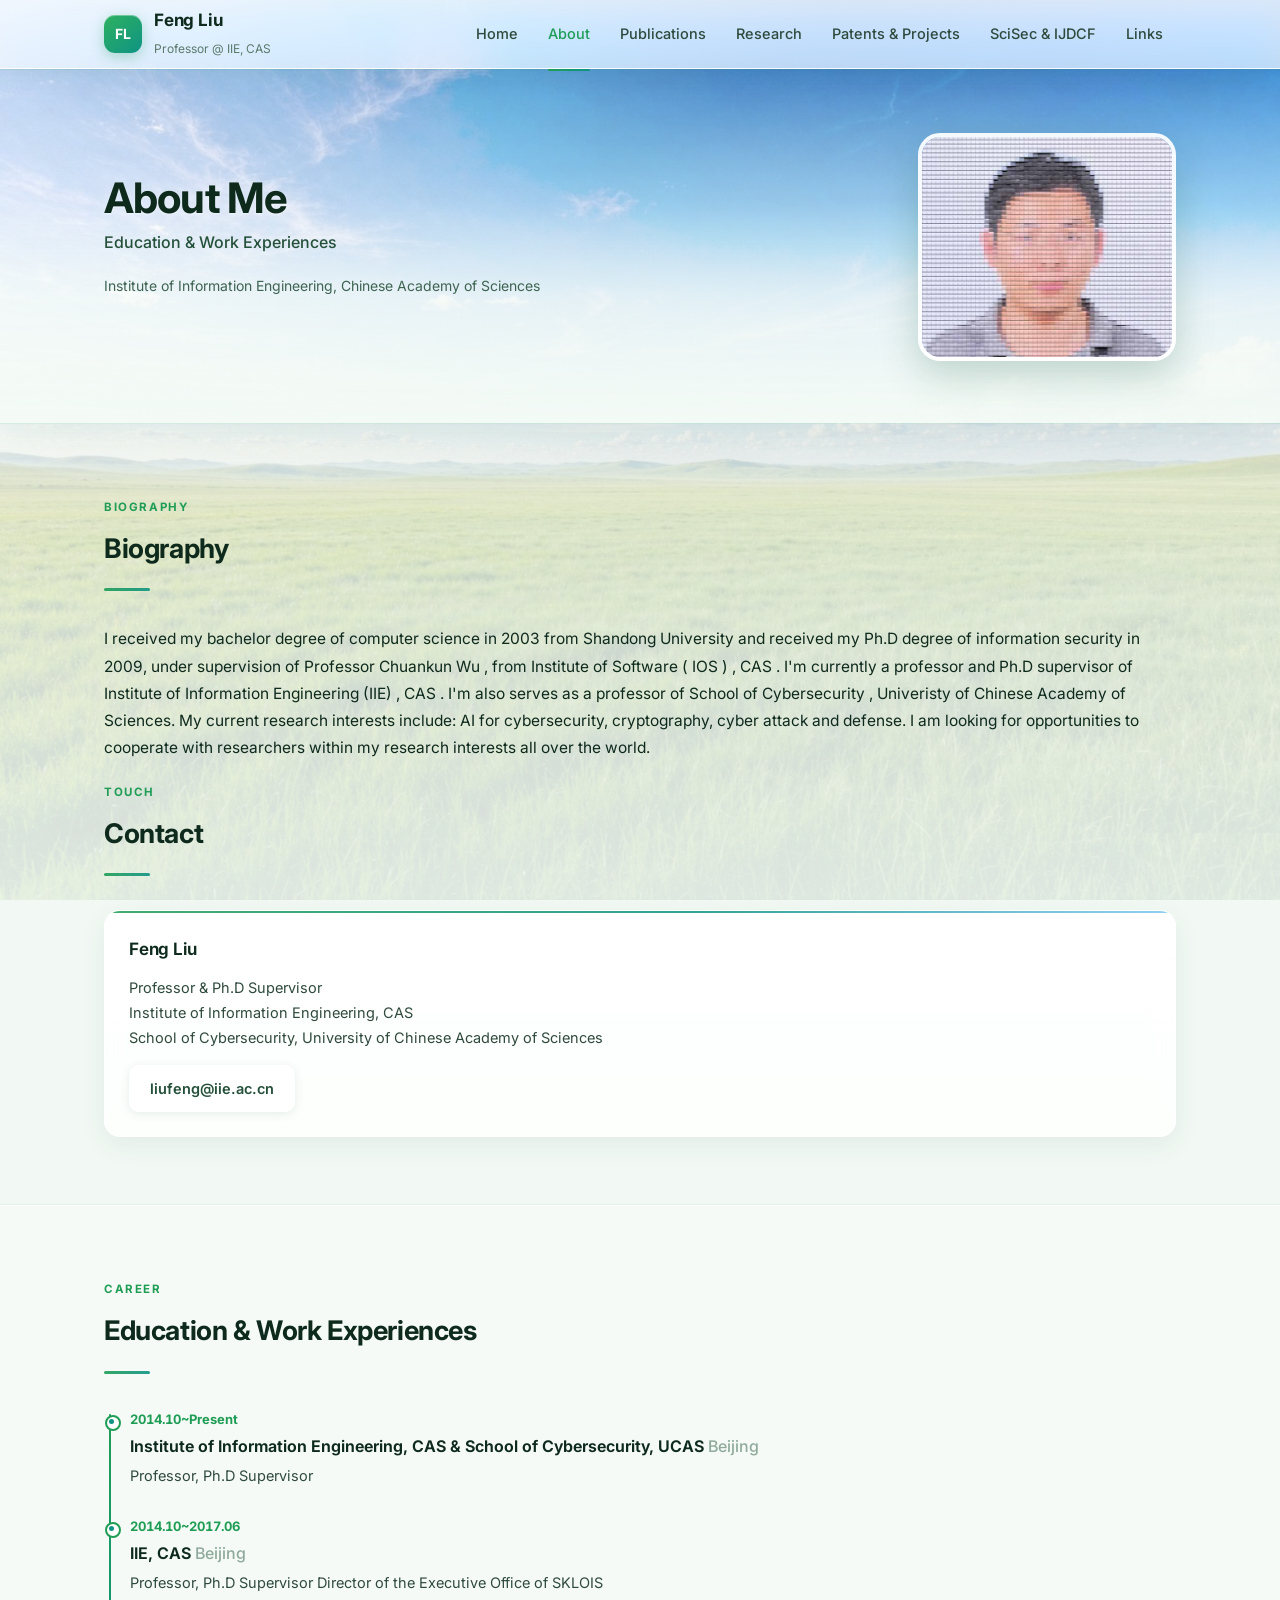
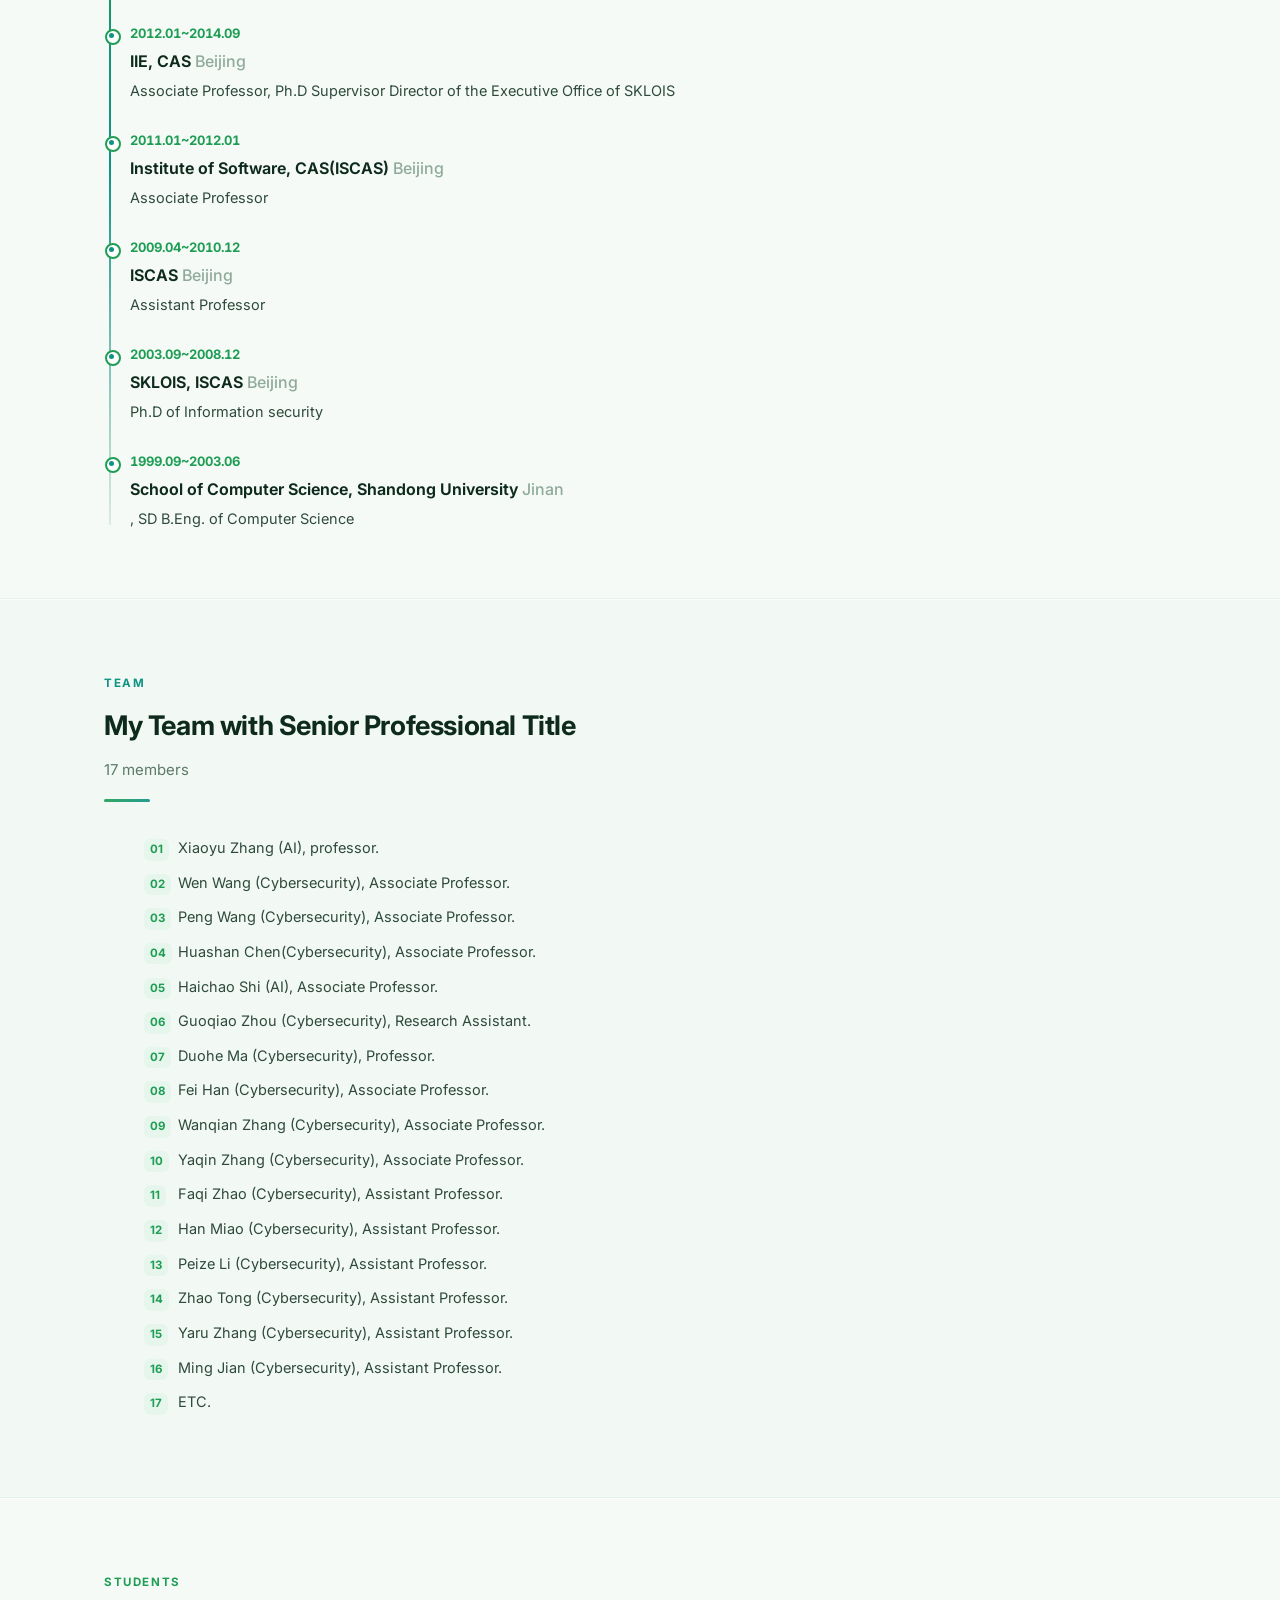
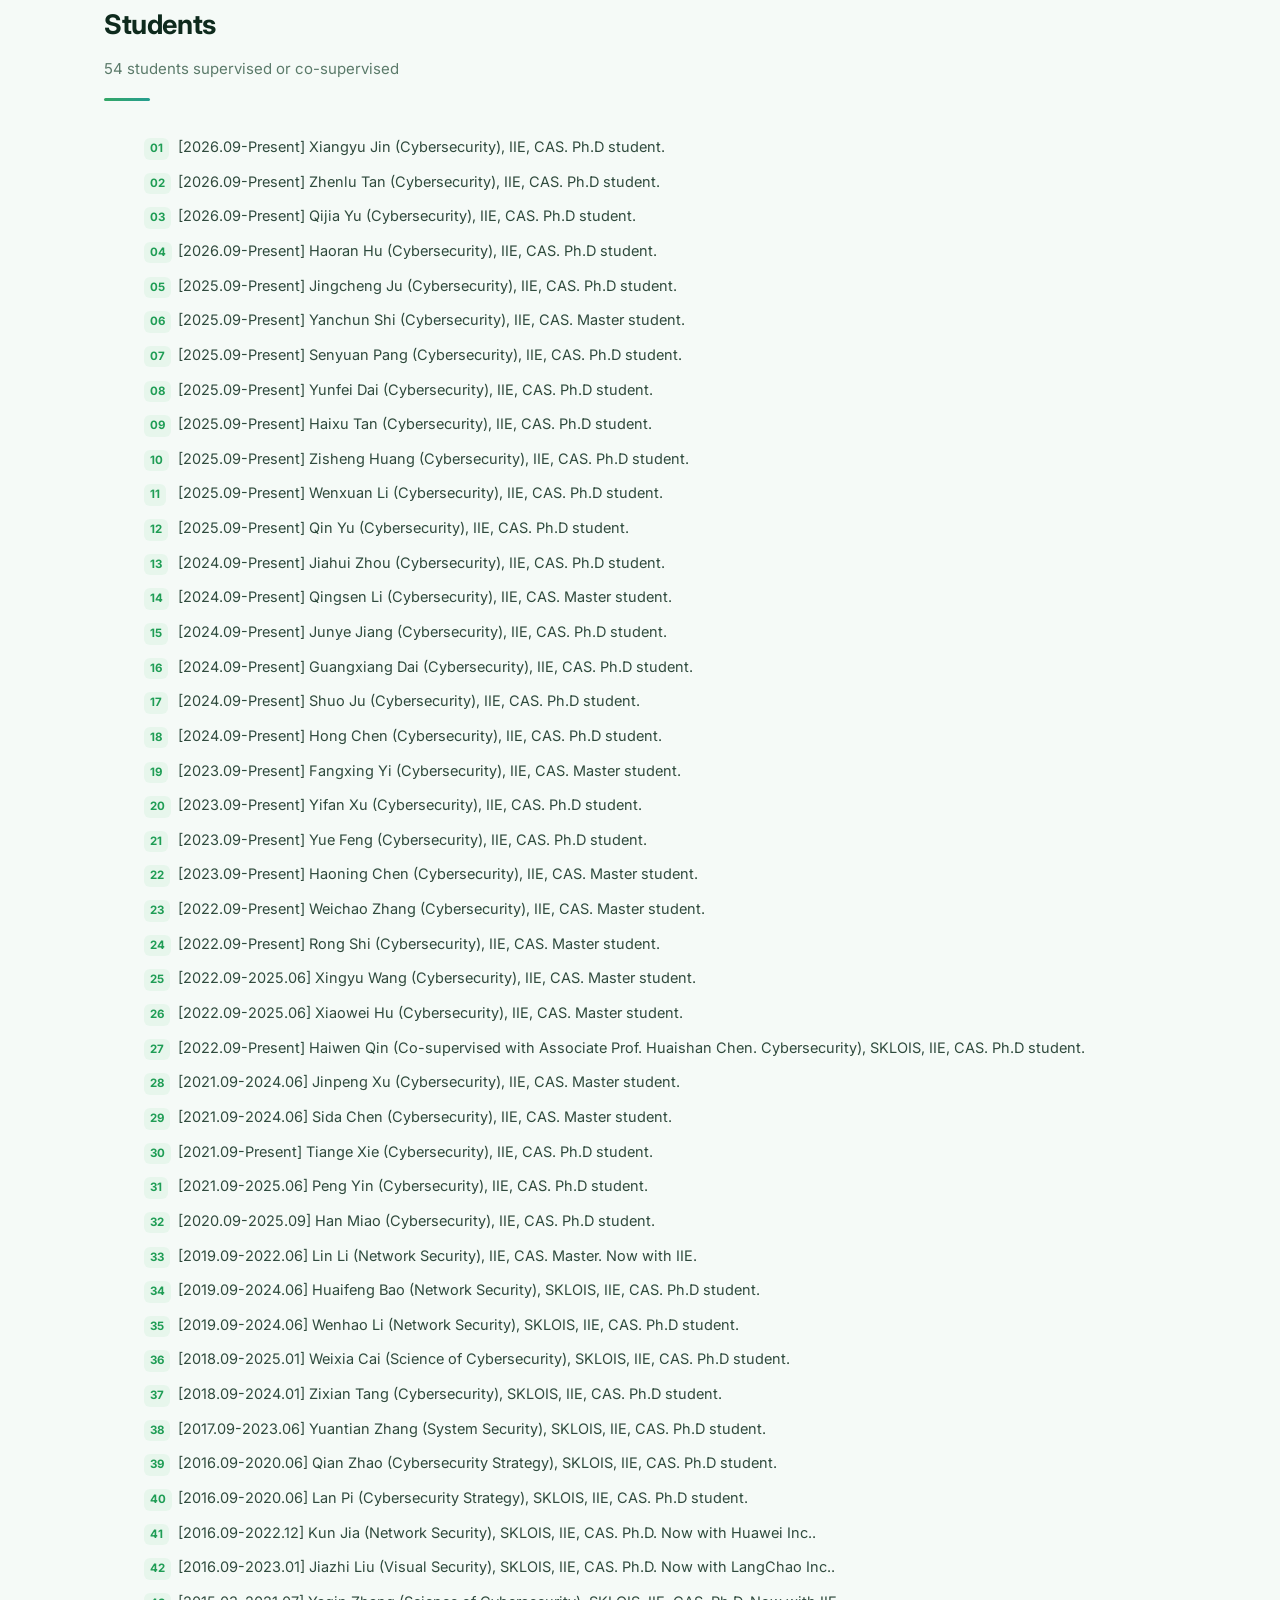
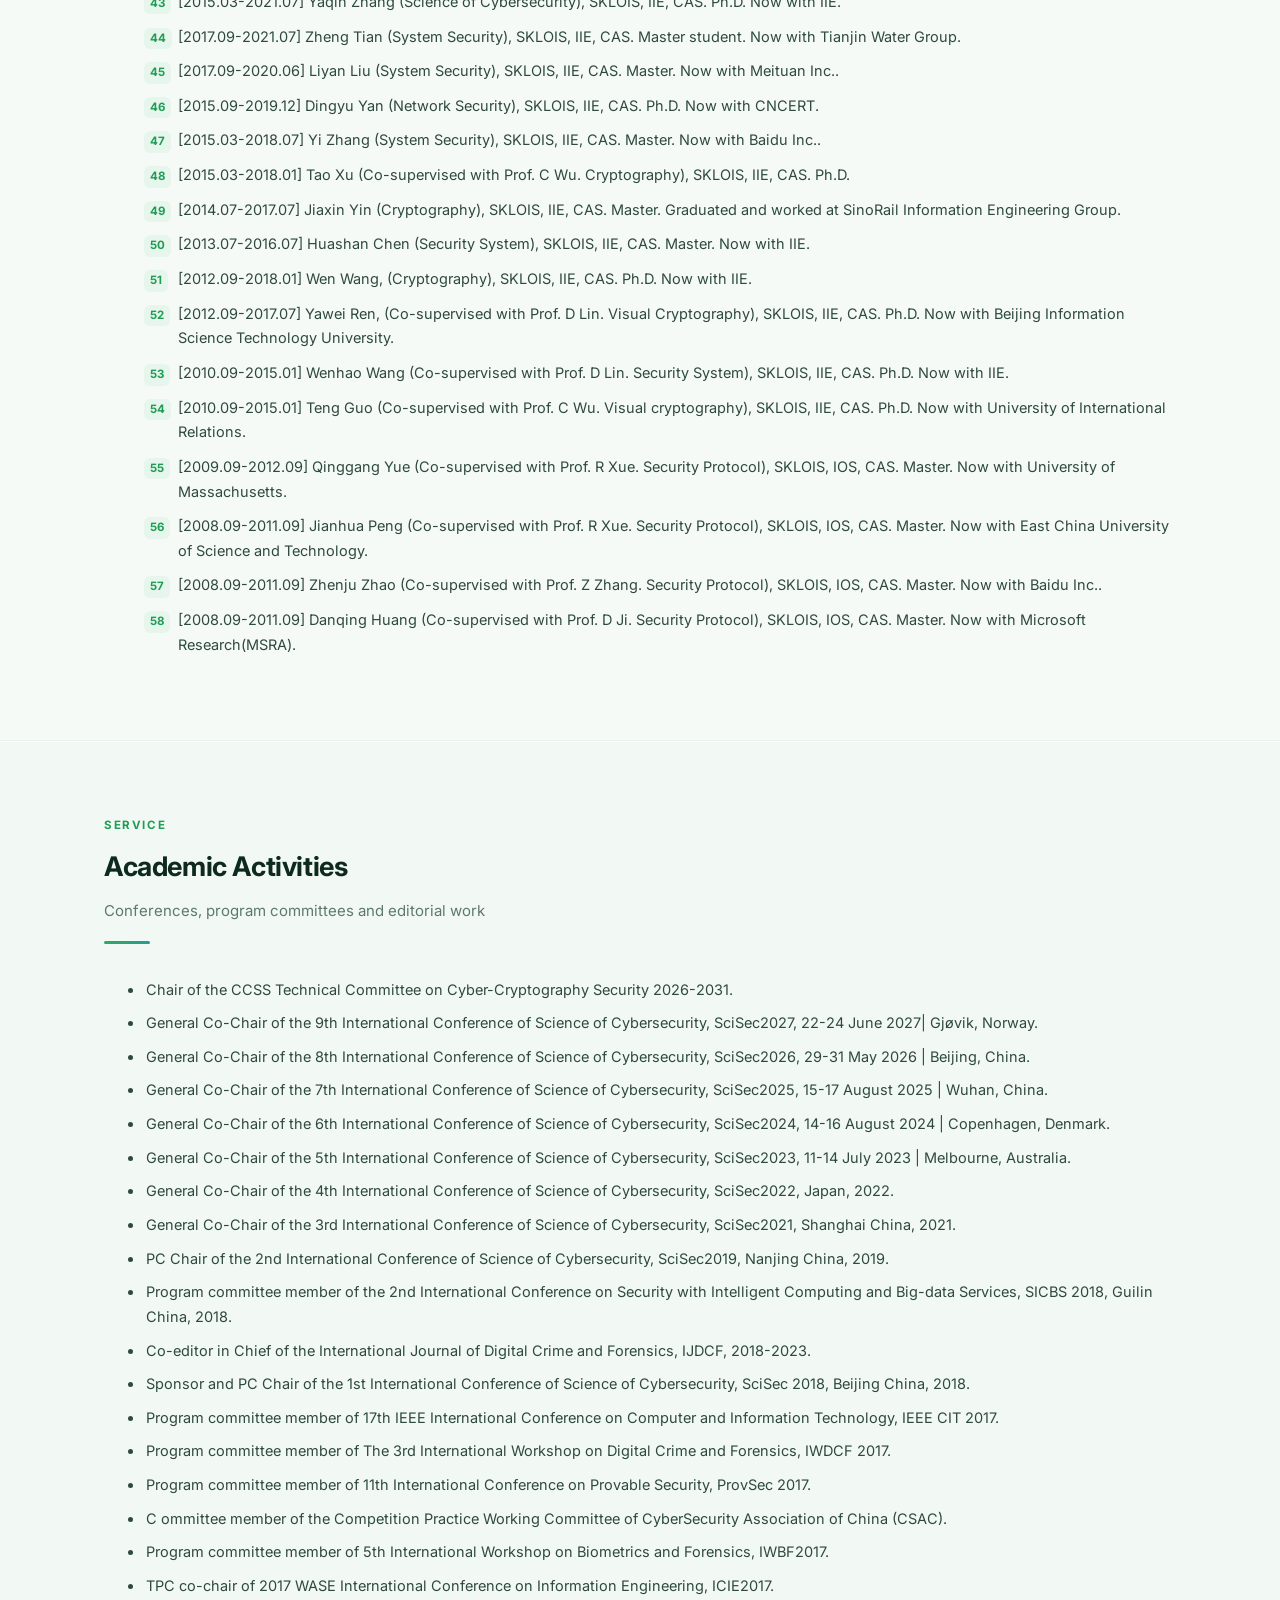
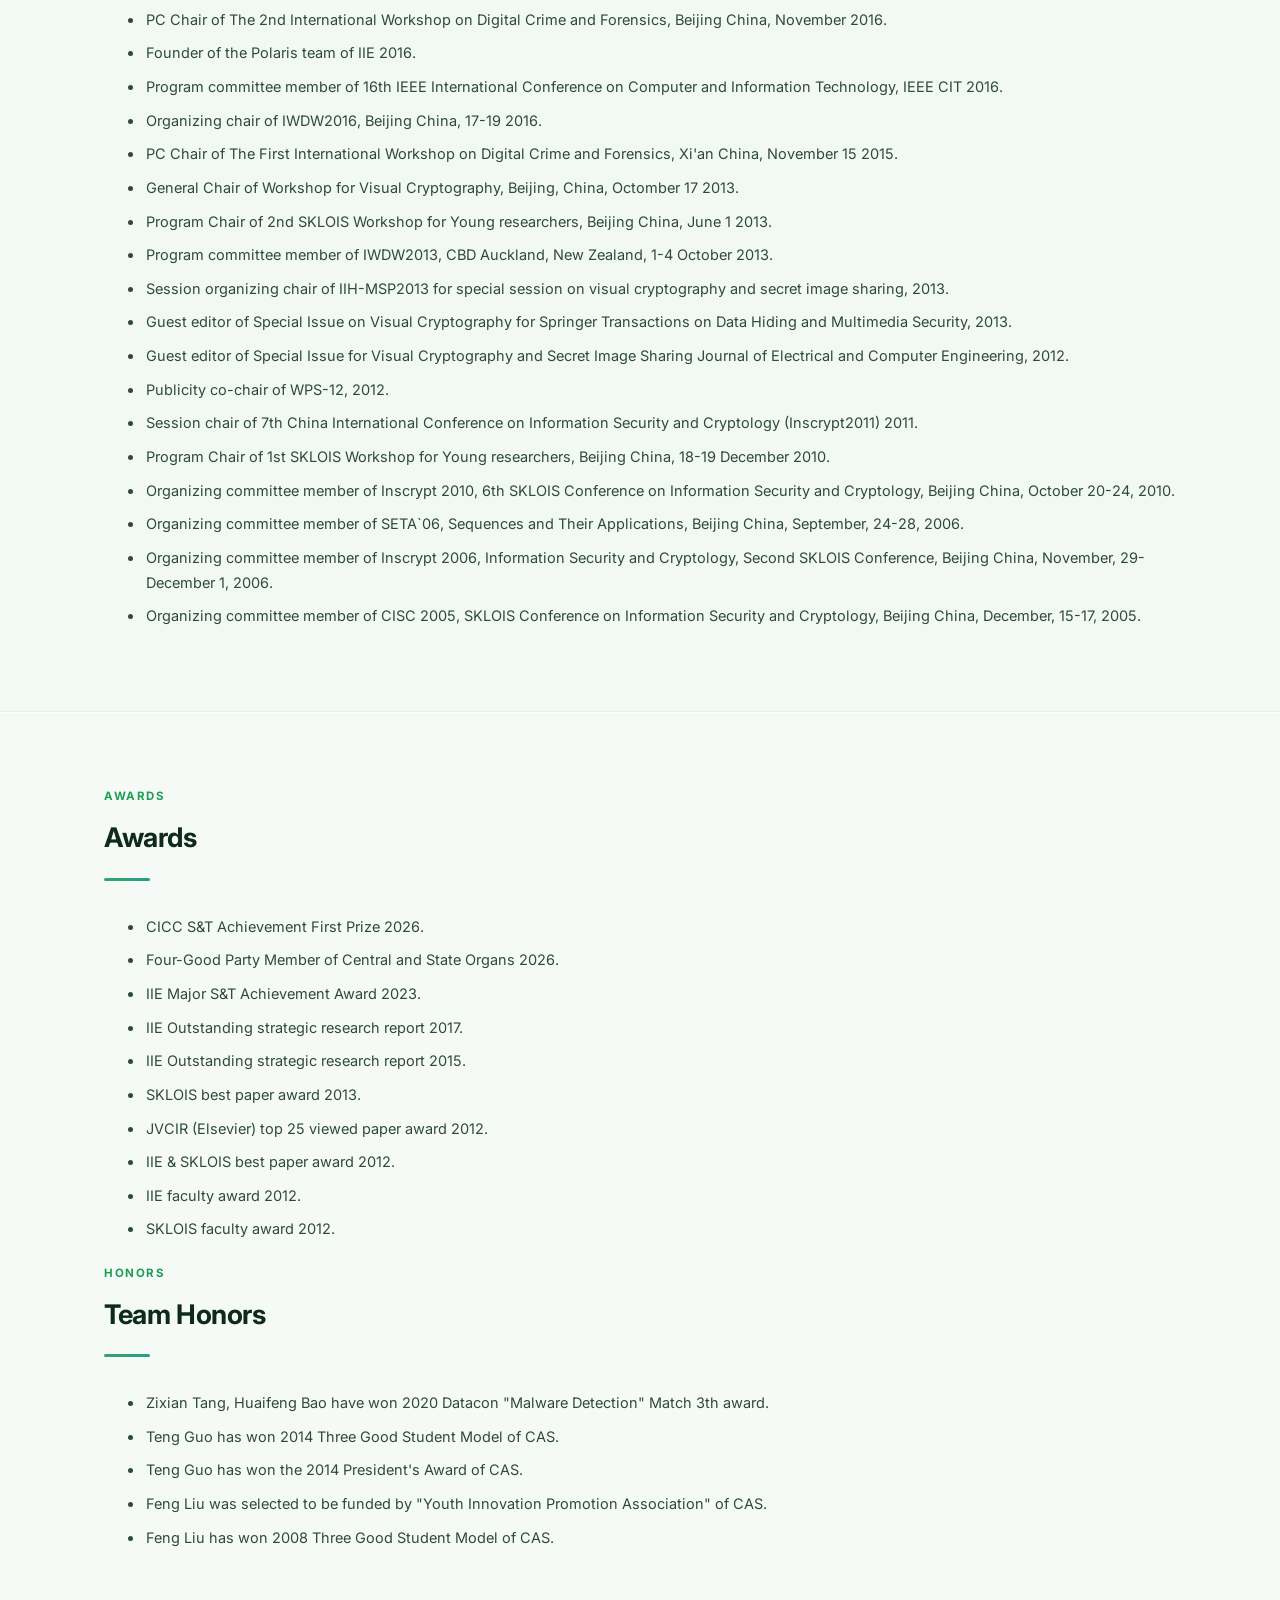
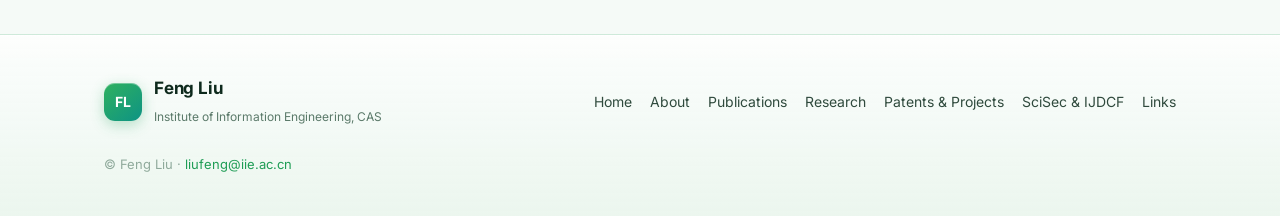
==== commit 717f6b9a: "Sync site: rebuild from data.json" ====
--- a/about.html
+++ b/about.html
@@ -53,7 +53,7 @@
 </div></section>
 
 <section class="section section-alt"><div class="wrap">
-<div class="sec-head"><span class="kicker">Students</span><h2>Students</h2><p>54 students supervised or co-supervised</p></div><ol class="num-list"><li>[2025.09-Present] Jingcheng Ju (Cybersecurity), IIE, CAS. Ph.D student.</li><li>[2025.09-Present] Yanchun Shi (Cybersecurity), IIE, CAS. Master student.</li><li>[2025.09-Present] Senyuan Pang (Cybersecurity), IIE, CAS. Ph.D student.</li><li>[2025.09-Present] Yunfei Dai (Cybersecurity), IIE, CAS. Ph.D student.</li><li>[2025.09-Present] Haixu Tan (Cybersecurity), IIE, CAS. Ph.D student.</li><li>[2025.09-Present] Zisheng Huang (Cybersecurity), IIE, CAS. Ph.D student.</li><li>[2025.09-Present] Wenxuan Li (Cybersecurity), IIE, CAS. Ph.D student.</li><li>[2025.09-Present] Qin Yu (Cybersecurity), IIE, CAS. Ph.D student.</li><li>[2024.09-Present] Jiahui Zhou (Cybersecurity), IIE, CAS. Ph.D student.</li><li>[2024.09-Present] Qingsen Li (Cybersecurity), IIE, CAS. Master student.</li><li>[2024.09-Present] Junye Jiang (Cybersecurity), IIE, CAS. Ph.D student.</li><li>[2024.09-Present] Guangxiang Dai (Cybersecurity), IIE, CAS. Ph.D student.</li><li>[2024.09-Present] Shuo Ju (Cybersecurity), IIE, CAS. Ph.D student.</li><li>[2024.09-Present] Hong Chen (Cybersecurity), IIE, CAS. Ph.D student.</li><li>[2023.09-Present] Fangxing Yi (Cybersecurity), IIE, CAS. Master student.</li><li>[2023.09-Present] Yifan Xu (Cybersecurity), IIE, CAS. Ph.D student.</li><li>[2023.09-Present] Yue Feng (Cybersecurity), IIE, CAS. Ph.D student.</li><li>[2023.09-Present] Haoning Chen (Cybersecurity), IIE, CAS. Master student.</li><li>[2022.09-Present] Weichao Zhang (Cybersecurity), IIE, CAS. Master student.</li><li>[2022.09-Present] Rong Shi (Cybersecurity), IIE, CAS. Master student.</li><li>[2022.09-2025.06] Xingyu Wang (Cybersecurity), IIE, CAS. Master student.</li><li>[2022.09-2025.06] Xiaowei Hu (Cybersecurity), IIE, CAS. Master student.</li><li>[2022.09-Present] Haiwen Qin (Co-supervised with Associate Prof. Huaishan Chen. Cybersecurity), SKLOIS, IIE, CAS. Ph.D student.</li><li>[2021.09-2024.06] Jinpeng Xu (Cybersecurity), IIE, CAS. Master student.</li><li>[2021.09-2024.06] Sida Chen (Cybersecurity), IIE, CAS. Master student.</li><li>[2021.09-Present] Tiange Xie (Cybersecurity), IIE, CAS. Ph.D student.</li><li>[2021.09-2025.06] Peng Yin (Cybersecurity), IIE, CAS. Ph.D student.</li><li>[2020.09-2025.09] Han Miao (Cybersecurity), IIE, CAS. Ph.D student.</li><li>[2019.09-2022.06] Lin Li (Network Security), IIE, CAS. Master. Now with IIE.</li><li>[2019.09-2024.06] Huaifeng Bao (Network Security), SKLOIS, IIE, CAS. Ph.D student.</li><li>[2019.09-2024.06] Wenhao Li (Network Security), SKLOIS, IIE, CAS. Ph.D student.</li><li>[2018.09-2025.01] Weixia Cai (Science of Cybersecurity), SKLOIS, IIE, CAS. Ph.D student.</li><li>[2018.09-2024.01] Zixian Tang (Cybersecurity), SKLOIS, IIE, CAS. Ph.D student.</li><li>[2017.09-2023.06] Yuantian Zhang (System Security), SKLOIS, IIE, CAS. Ph.D student.</li><li>[2016.09-2020.06] Qian Zhao (Cybersecurity Strategy), SKLOIS, IIE, CAS. Ph.D student.</li><li>[2016.09-2020.06] Lan Pi (Cybersecurity Strategy), SKLOIS, IIE, CAS. Ph.D student.</li><li>[2016.09-2022.12] Kun Jia (Network Security), SKLOIS, IIE, CAS. Ph.D. Now with Huawei Inc..</li><li>[2016.09-2023.01] Jiazhi Liu (Visual Security), SKLOIS, IIE, CAS. Ph.D. Now with LangChao Inc..</li><li>[2015.03-2021.07] Yaqin Zhang (Science of Cybersecurity), SKLOIS, IIE, CAS. Ph.D. Now with IIE.</li><li>[2017.09-2021.07] Zheng Tian (System Security), SKLOIS, IIE, CAS. Master student. Now with Tianjin Water Group.</li><li>[2017.09-2020.06] Liyan Liu (System Security), SKLOIS, IIE, CAS. Master. Now with Meituan Inc..</li><li>[2015.09-2019.12] Dingyu Yan (Network Security), SKLOIS, IIE, CAS. Ph.D. Now with CNCERT.</li><li>[2015.03-2018.07] Yi Zhang (System Security), SKLOIS, IIE, CAS. Master. Now with Baidu Inc..</li><li>[2015.03-2018.01] Tao Xu (Co-supervised with Prof. C Wu. Cryptography), SKLOIS, IIE, CAS. Ph.D.</li><li>[2014.07-2017.07] Jiaxin Yin (Cryptography), SKLOIS, IIE, CAS. Master. Graduated and worked at SinoRail Information Engineering Group.</li><li>[2013.07-2016.07] Huashan Chen (Security System), SKLOIS, IIE, CAS. Master. Now with IIE.</li><li>[2012.09-2018.01] Wen Wang, (Cryptography), SKLOIS, IIE, CAS. Ph.D. Now with IIE.</li><li>[2012.09-2017.07] Yawei Ren, (Co-supervised with Prof. D Lin. Visual Cryptography), SKLOIS, IIE, CAS. Ph.D. Now with Beijing Information Science Technology University.</li><li>[2010.09-2015.01] Wenhao Wang (Co-supervised with Prof. D Lin. Security System), SKLOIS, IIE, CAS. Ph.D. Now with IIE.</li><li>[2010.09-2015.01] Teng Guo (Co-supervised with Prof. C Wu. Visual cryptography), SKLOIS, IIE, CAS. Ph.D. Now with University of International Relations.</li><li>[2009.09-2012.09] Qinggang Yue (Co-supervised with Prof. R Xue. Security Protocol), SKLOIS, IOS, CAS. Master. Now with University of Massachusetts.</li><li>[2008.09-2011.09] Jianhua Peng (Co-supervised with Prof. R Xue. Security Protocol), SKLOIS, IOS, CAS. Master. Now with East China University of Science and Technology.</li><li>[2008.09-2011.09] Zhenju Zhao (Co-supervised with Prof. Z Zhang. Security Protocol), SKLOIS, IOS, CAS. Master. Now with Baidu Inc..</li><li>[2008.09-2011.09] Danqing Huang (Co-supervised with Prof. D Ji. Security Protocol), SKLOIS, IOS, CAS. Master. Now with Microsoft Research(MSRA).</li></ol>
+<div class="sec-head"><span class="kicker">Students</span><h2>Students</h2><p>54 students supervised or co-supervised</p></div><ol class="num-list"><li>[2026.09-Present] Xiangyu Jin (Cybersecurity), IIE, CAS. Ph.D student.</li><li>[2026.09-Present] Zhenlu Tan (Cybersecurity), IIE, CAS. Ph.D student.</li><li>[2026.09-Present] Qijia Yu (Cybersecurity), IIE, CAS. Ph.D student.</li><li>[2026.09-Present] Haoran Hu (Cybersecurity), IIE, CAS. Ph.D student.</li><li>[2025.09-Present] Jingcheng Ju (Cybersecurity), IIE, CAS. Ph.D student.</li><li>[2025.09-Present] Yanchun Shi (Cybersecurity), IIE, CAS. Master student.</li><li>[2025.09-Present] Senyuan Pang (Cybersecurity), IIE, CAS. Ph.D student.</li><li>[2025.09-Present] Yunfei Dai (Cybersecurity), IIE, CAS. Ph.D student.</li><li>[2025.09-Present] Haixu Tan (Cybersecurity), IIE, CAS. Ph.D student.</li><li>[2025.09-Present] Zisheng Huang (Cybersecurity), IIE, CAS. Ph.D student.</li><li>[2025.09-Present] Wenxuan Li (Cybersecurity), IIE, CAS. Ph.D student.</li><li>[2025.09-Present] Qin Yu (Cybersecurity), IIE, CAS. Ph.D student.</li><li>[2024.09-Present] Jiahui Zhou (Cybersecurity), IIE, CAS. Ph.D student.</li><li>[2024.09-Present] Qingsen Li (Cybersecurity), IIE, CAS. Master student.</li><li>[2024.09-Present] Junye Jiang (Cybersecurity), IIE, CAS. Ph.D student.</li><li>[2024.09-Present] Guangxiang Dai (Cybersecurity), IIE, CAS. Ph.D student.</li><li>[2024.09-Present] Shuo Ju (Cybersecurity), IIE, CAS. Ph.D student.</li><li>[2024.09-Present] Hong Chen (Cybersecurity), IIE, CAS. Ph.D student.</li><li>[2023.09-Present] Fangxing Yi (Cybersecurity), IIE, CAS. Master student.</li><li>[2023.09-Present] Yifan Xu (Cybersecurity), IIE, CAS. Ph.D student.</li><li>[2023.09-Present] Yue Feng (Cybersecurity), IIE, CAS. Ph.D student.</li><li>[2023.09-Present] Haoning Chen (Cybersecurity), IIE, CAS. Master student.</li><li>[2022.09-Present] Weichao Zhang (Cybersecurity), IIE, CAS. Master student.</li><li>[2022.09-Present] Rong Shi (Cybersecurity), IIE, CAS. Master student.</li><li>[2022.09-2025.06] Xingyu Wang (Cybersecurity), IIE, CAS. Master student.</li><li>[2022.09-2025.06] Xiaowei Hu (Cybersecurity), IIE, CAS. Master student.</li><li>[2022.09-Present] Haiwen Qin (Co-supervised with Associate Prof. Huaishan Chen. Cybersecurity), SKLOIS, IIE, CAS. Ph.D student.</li><li>[2021.09-2024.06] Jinpeng Xu (Cybersecurity), IIE, CAS. Master student.</li><li>[2021.09-2024.06] Sida Chen (Cybersecurity), IIE, CAS. Master student.</li><li>[2021.09-Present] Tiange Xie (Cybersecurity), IIE, CAS. Ph.D student.</li><li>[2021.09-2025.06] Peng Yin (Cybersecurity), IIE, CAS. Ph.D student.</li><li>[2020.09-2025.09] Han Miao (Cybersecurity), IIE, CAS. Ph.D student.</li><li>[2019.09-2022.06] Lin Li (Network Security), IIE, CAS. Master. Now with IIE.</li><li>[2019.09-2024.06] Huaifeng Bao (Network Security), SKLOIS, IIE, CAS. Ph.D student.</li><li>[2019.09-2024.06] Wenhao Li (Network Security), SKLOIS, IIE, CAS. Ph.D student.</li><li>[2018.09-2025.01] Weixia Cai (Science of Cybersecurity), SKLOIS, IIE, CAS. Ph.D student.</li><li>[2018.09-2024.01] Zixian Tang (Cybersecurity), SKLOIS, IIE, CAS. Ph.D student.</li><li>[2017.09-2023.06] Yuantian Zhang (System Security), SKLOIS, IIE, CAS. Ph.D student.</li><li>[2016.09-2020.06] Qian Zhao (Cybersecurity Strategy), SKLOIS, IIE, CAS. Ph.D student.</li><li>[2016.09-2020.06] Lan Pi (Cybersecurity Strategy), SKLOIS, IIE, CAS. Ph.D student.</li><li>[2016.09-2022.12] Kun Jia (Network Security), SKLOIS, IIE, CAS. Ph.D. Now with Huawei Inc..</li><li>[2016.09-2023.01] Jiazhi Liu (Visual Security), SKLOIS, IIE, CAS. Ph.D. Now with LangChao Inc..</li><li>[2015.03-2021.07] Yaqin Zhang (Science of Cybersecurity), SKLOIS, IIE, CAS. Ph.D. Now with IIE.</li><li>[2017.09-2021.07] Zheng Tian (System Security), SKLOIS, IIE, CAS. Master student. Now with Tianjin Water Group.</li><li>[2017.09-2020.06] Liyan Liu (System Security), SKLOIS, IIE, CAS. Master. Now with Meituan Inc..</li><li>[2015.09-2019.12] Dingyu Yan (Network Security), SKLOIS, IIE, CAS. Ph.D. Now with CNCERT.</li><li>[2015.03-2018.07] Yi Zhang (System Security), SKLOIS, IIE, CAS. Master. Now with Baidu Inc..</li><li>[2015.03-2018.01] Tao Xu (Co-supervised with Prof. C Wu. Cryptography), SKLOIS, IIE, CAS. Ph.D.</li><li>[2014.07-2017.07] Jiaxin Yin (Cryptography), SKLOIS, IIE, CAS. Master. Graduated and worked at SinoRail Information Engineering Group.</li><li>[2013.07-2016.07] Huashan Chen (Security System), SKLOIS, IIE, CAS. Master. Now with IIE.</li><li>[2012.09-2018.01] Wen Wang, (Cryptography), SKLOIS, IIE, CAS. Ph.D. Now with IIE.</li><li>[2012.09-2017.07] Yawei Ren, (Co-supervised with Prof. D Lin. Visual Cryptography), SKLOIS, IIE, CAS. Ph.D. Now with Beijing Information Science Technology University.</li><li>[2010.09-2015.01] Wenhao Wang (Co-supervised with Prof. D Lin. Security System), SKLOIS, IIE, CAS. Ph.D. Now with IIE.</li><li>[2010.09-2015.01] Teng Guo (Co-supervised with Prof. C Wu. Visual cryptography), SKLOIS, IIE, CAS. Ph.D. Now with University of International Relations.</li><li>[2009.09-2012.09] Qinggang Yue (Co-supervised with Prof. R Xue. Security Protocol), SKLOIS, IOS, CAS. Master. Now with University of Massachusetts.</li><li>[2008.09-2011.09] Jianhua Peng (Co-supervised with Prof. R Xue. Security Protocol), SKLOIS, IOS, CAS. Master. Now with East China University of Science and Technology.</li><li>[2008.09-2011.09] Zhenju Zhao (Co-supervised with Prof. Z Zhang. Security Protocol), SKLOIS, IOS, CAS. Master. Now with Baidu Inc..</li><li>[2008.09-2011.09] Danqing Huang (Co-supervised with Prof. D Ji. Security Protocol), SKLOIS, IOS, CAS. Master. Now with Microsoft Research(MSRA).</li></ol>
 </div></section>
 
 <section class="section"><div class="wrap">
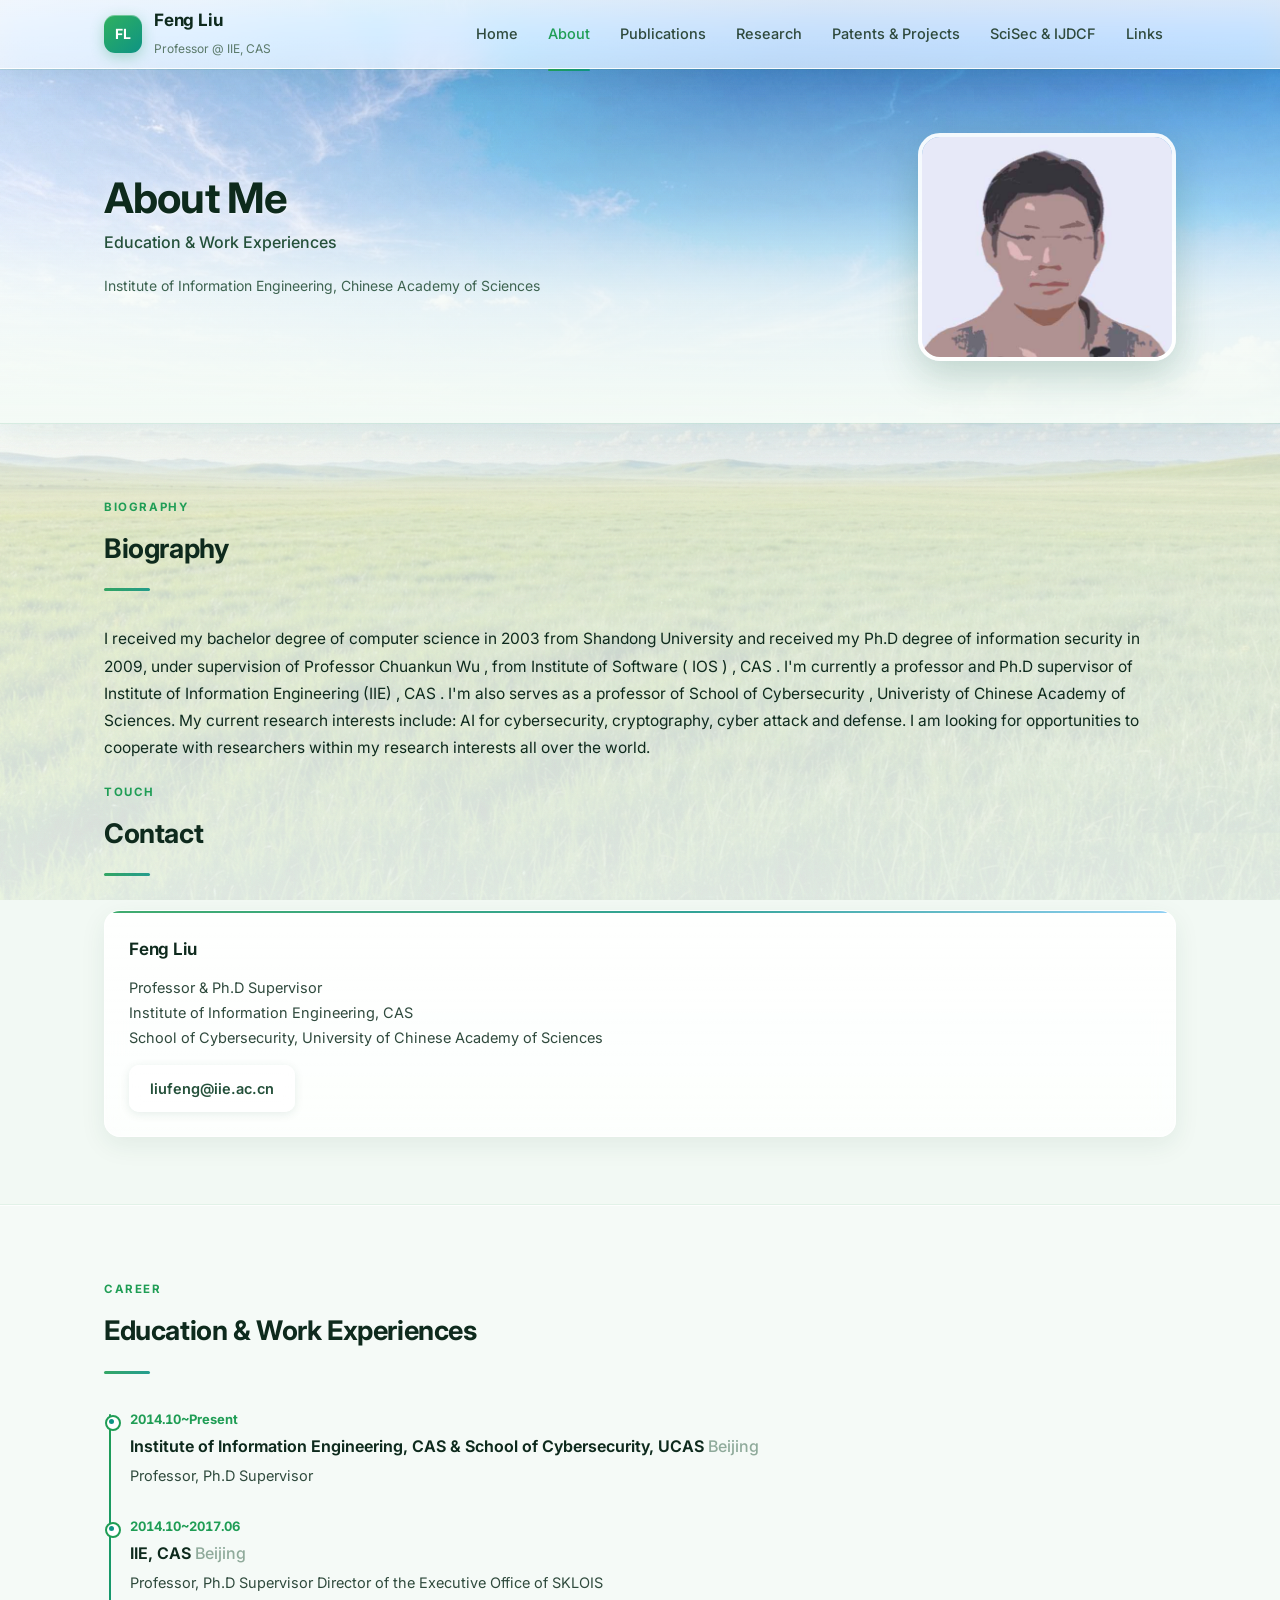
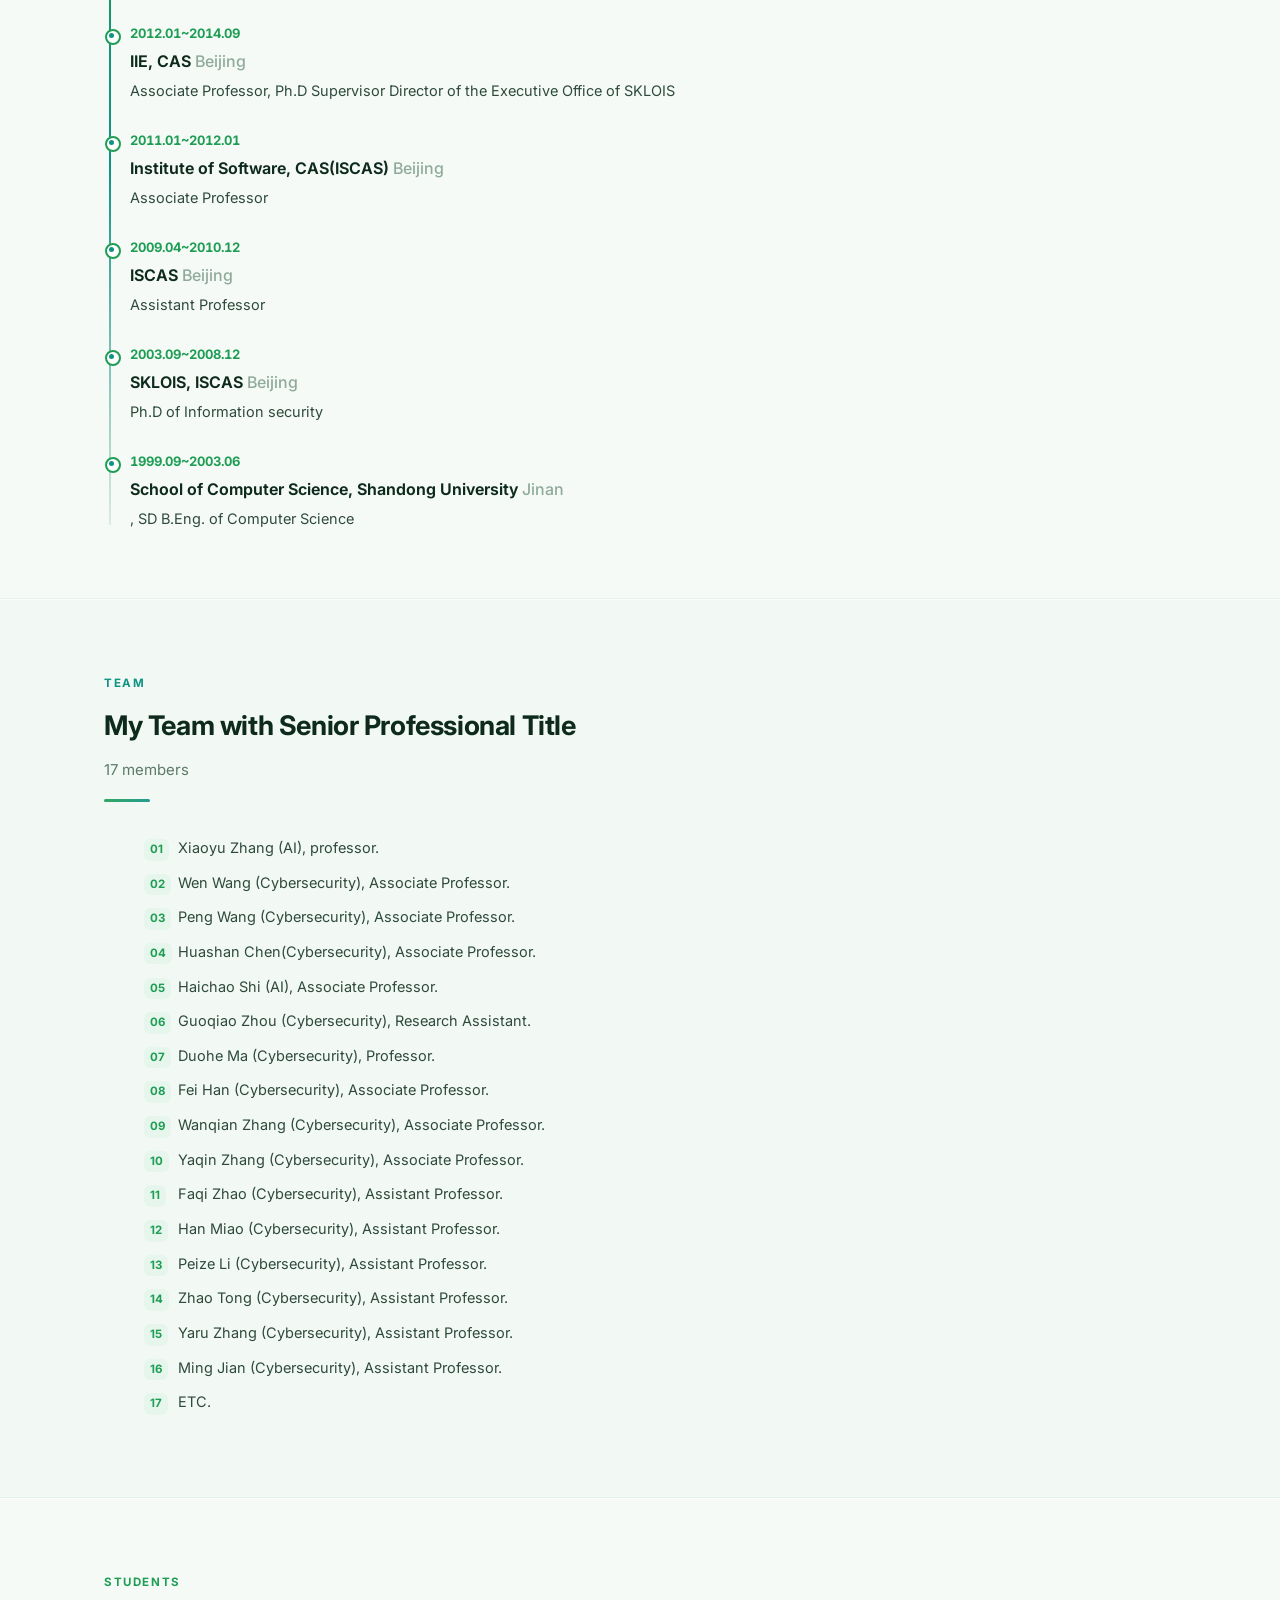
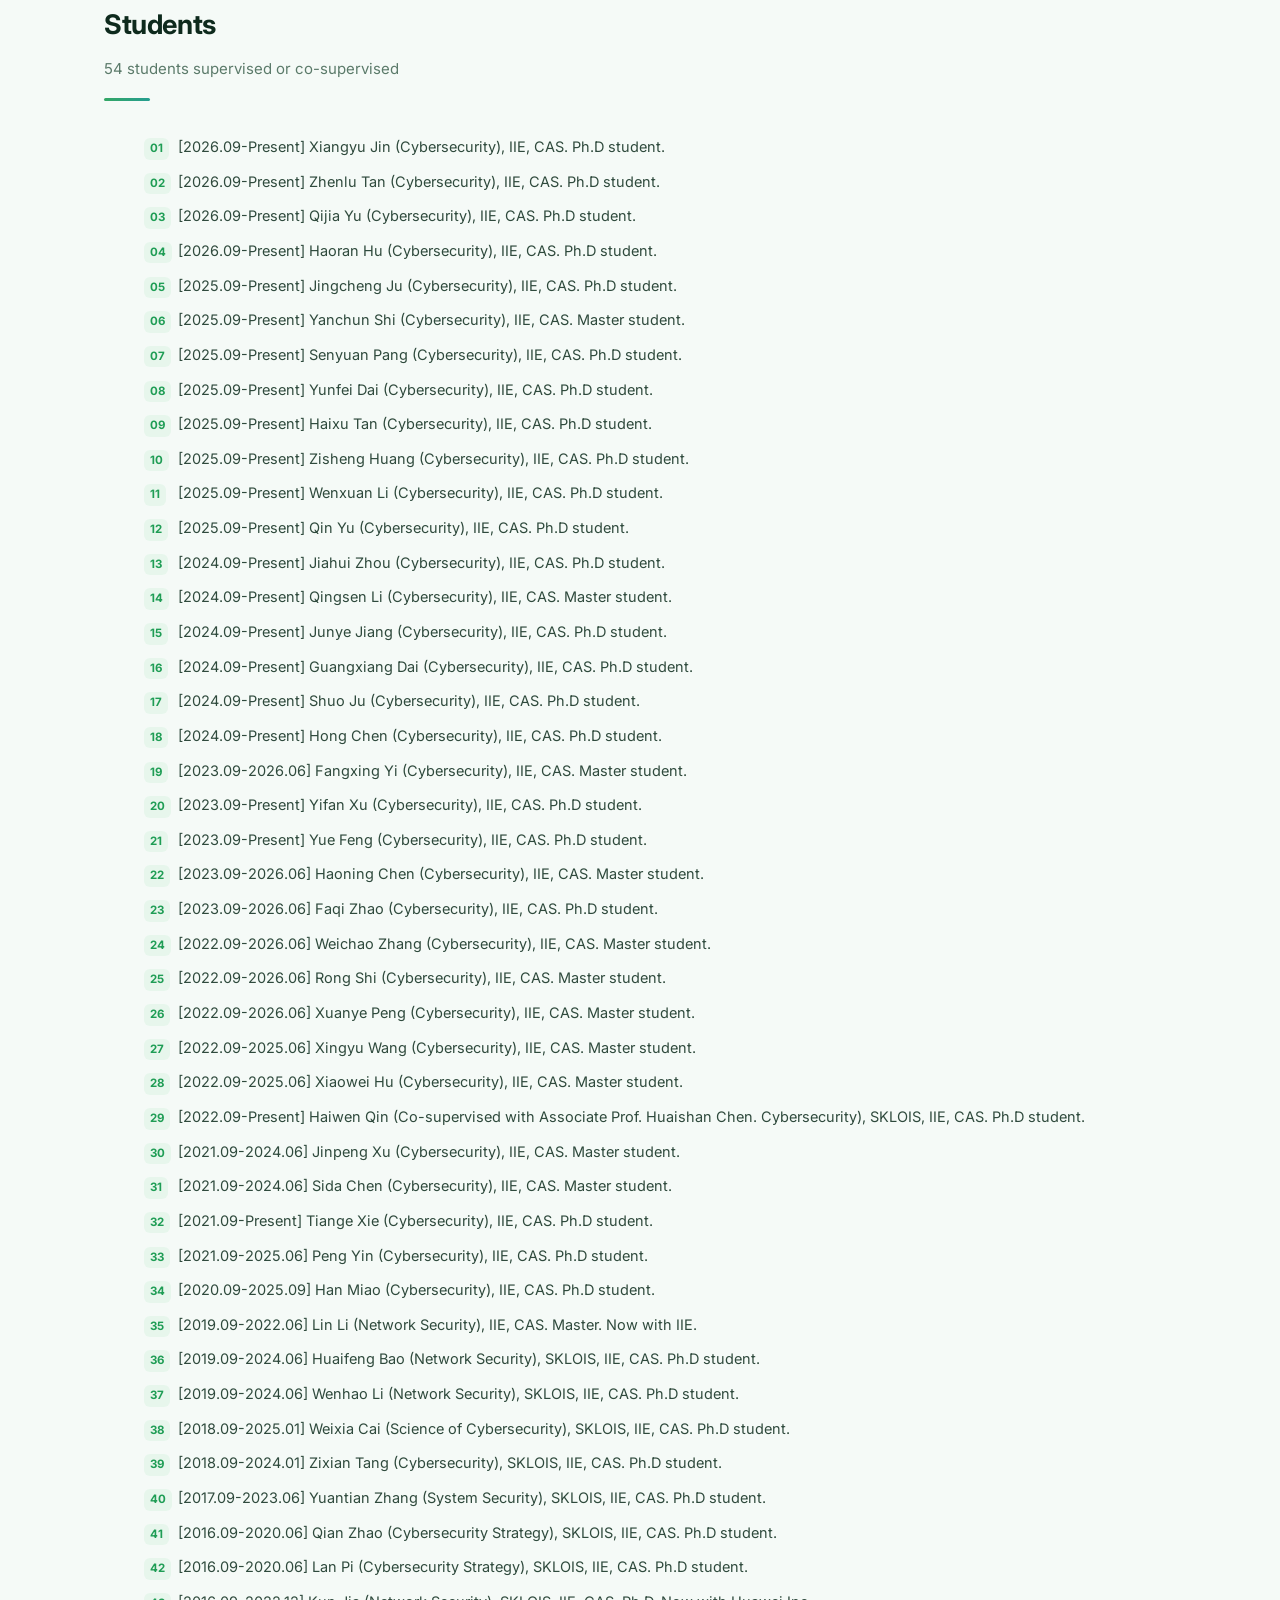
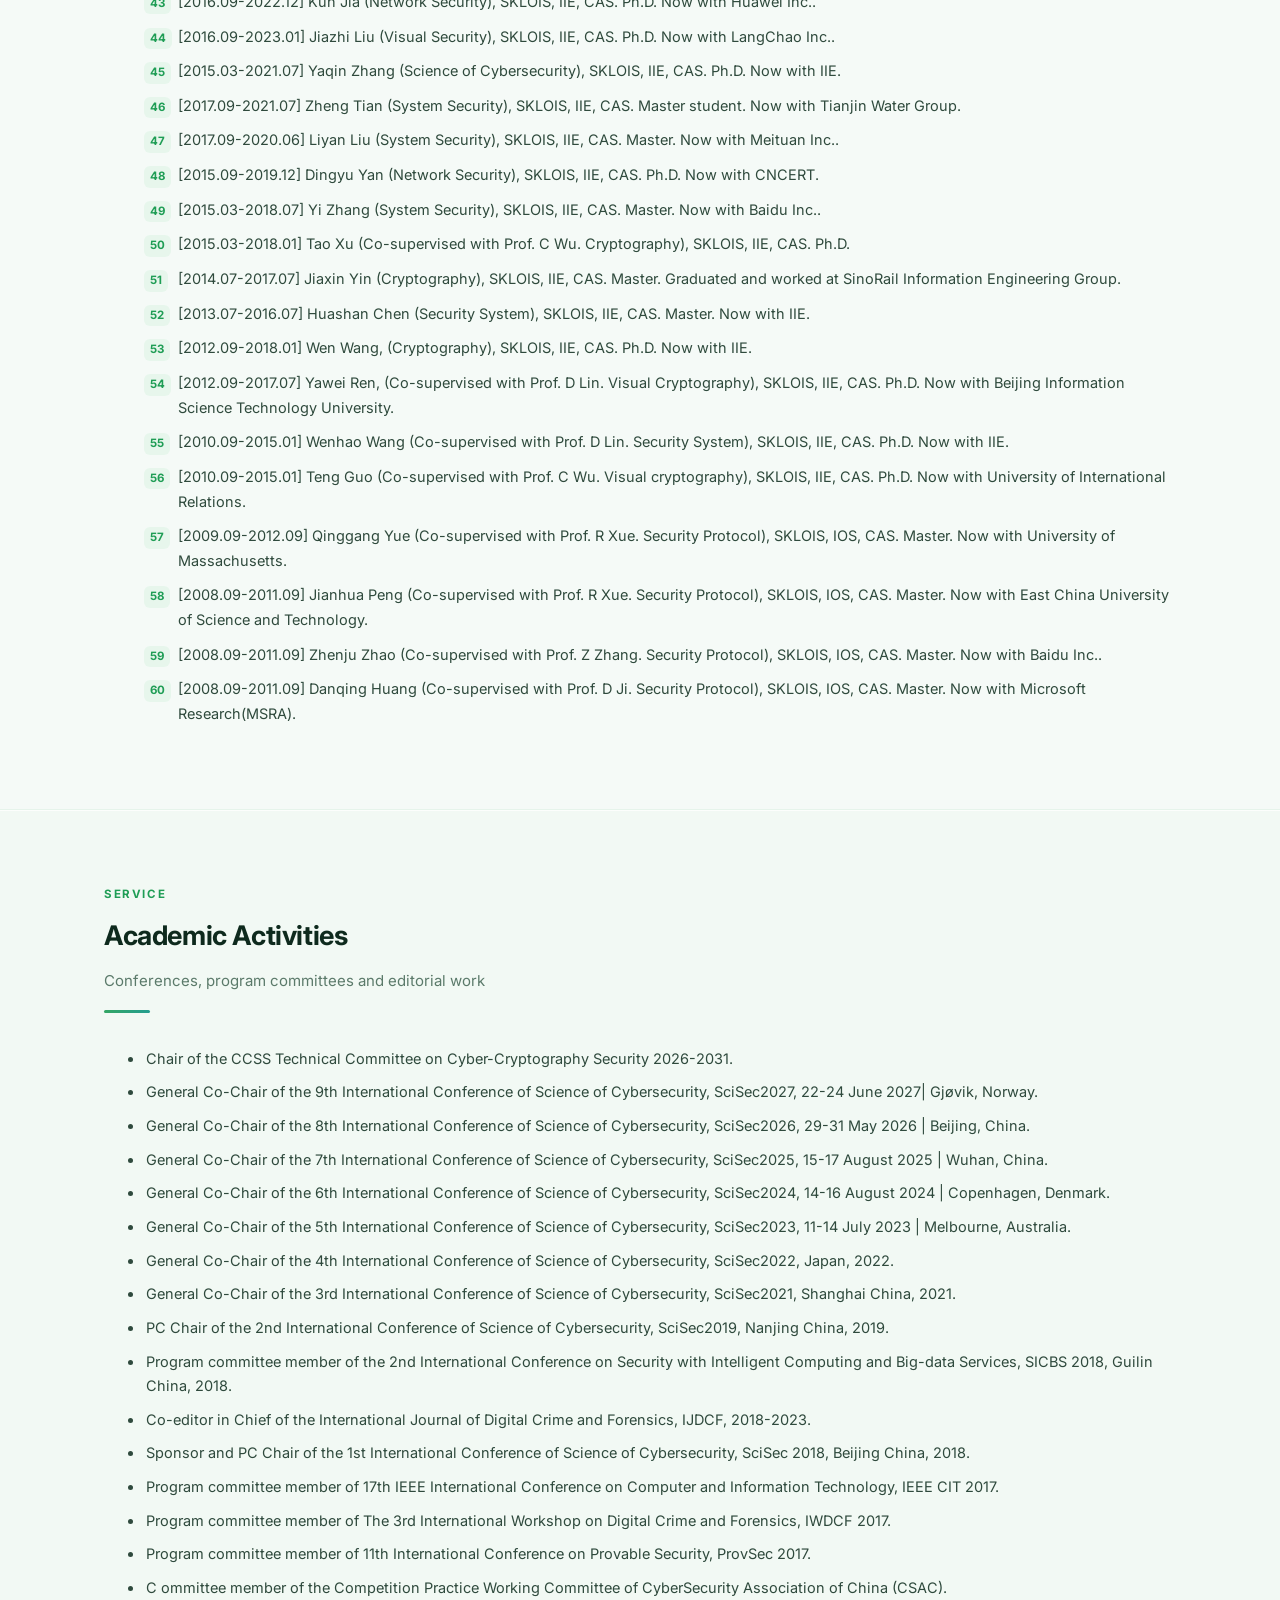
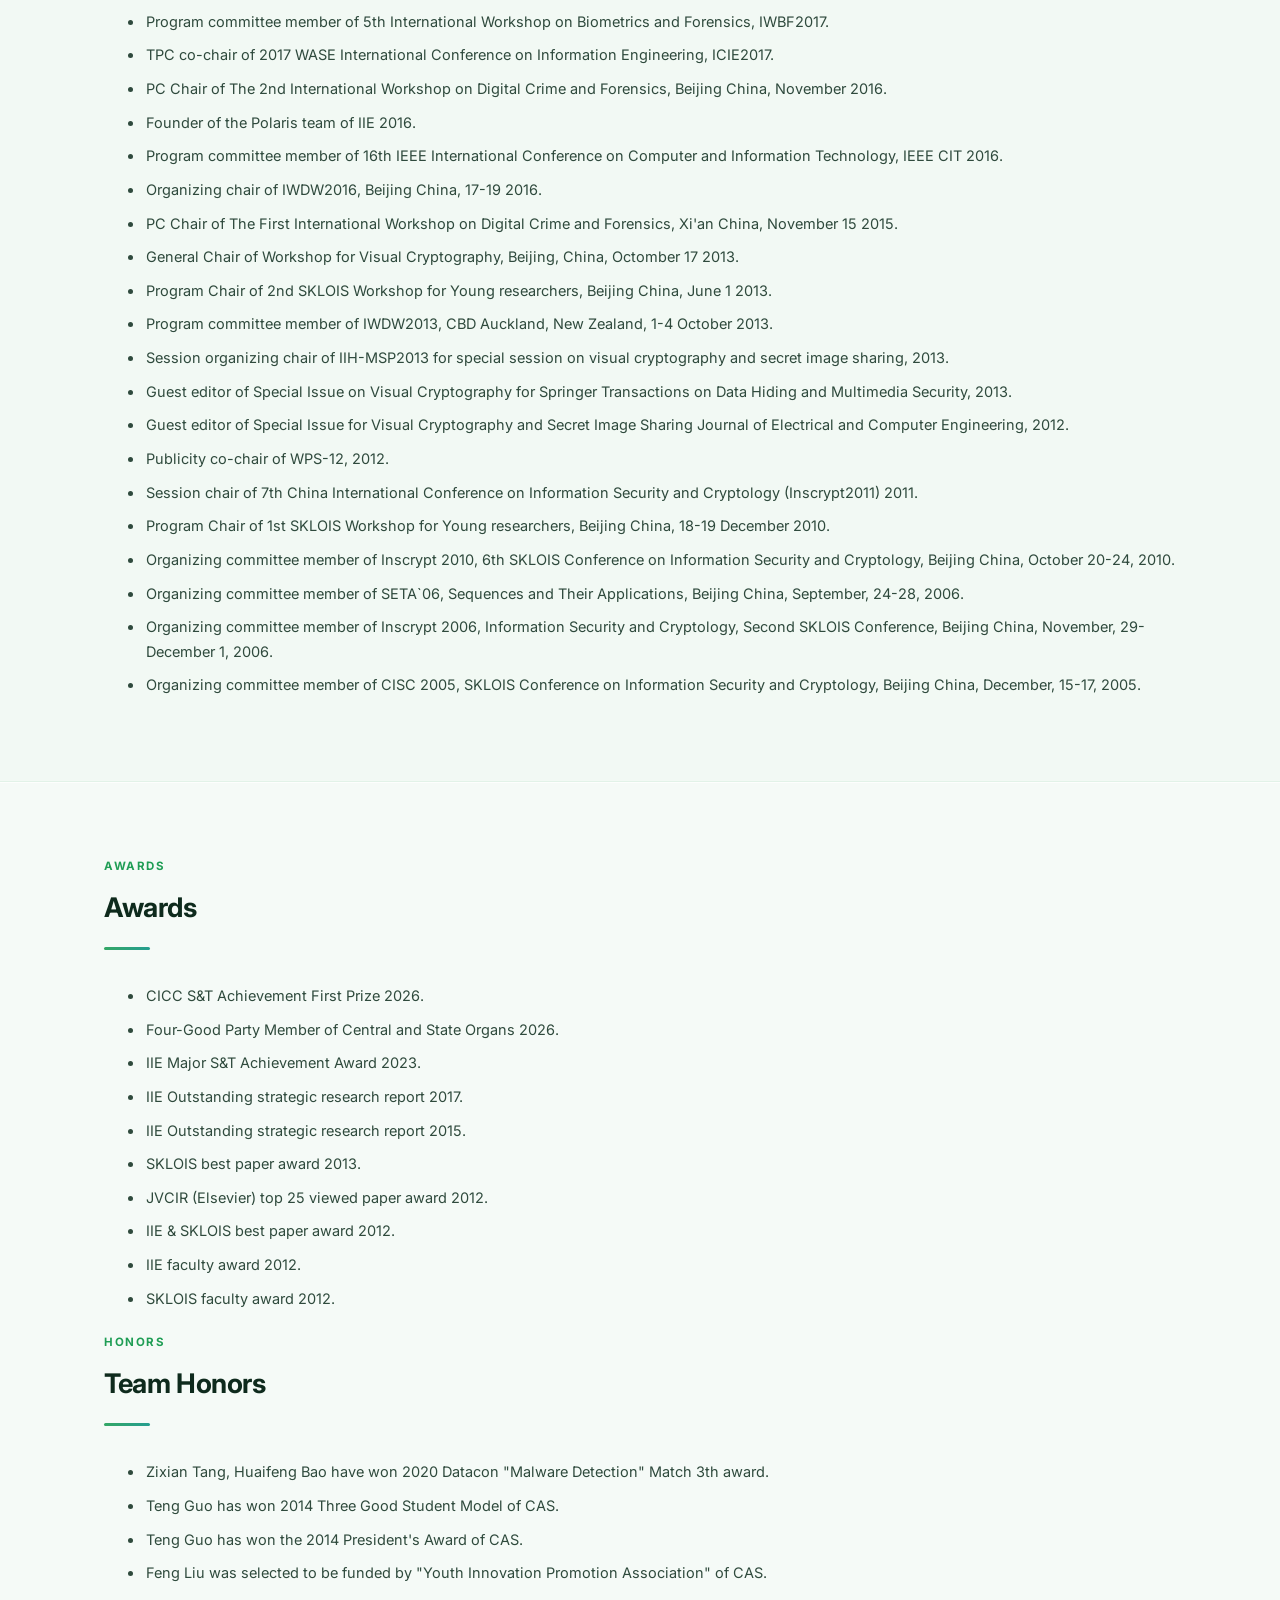
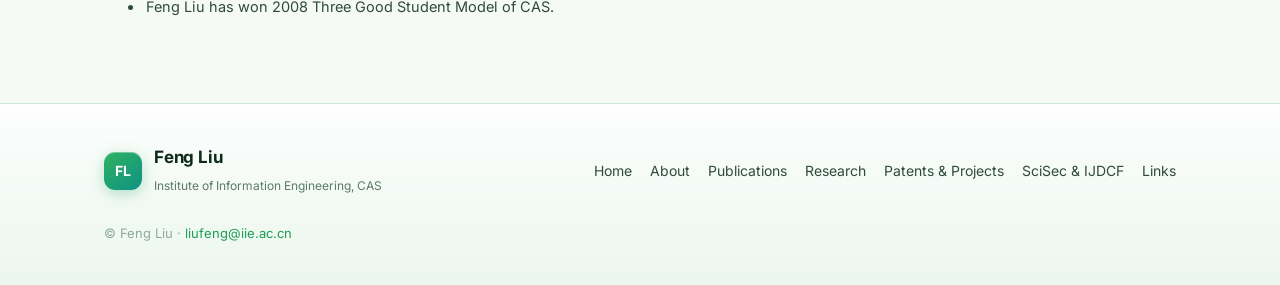
==== commit c704054d: "Sync site: rebuild from data.json" ====
--- a/about.html
+++ b/about.html
@@ -53,7 +53,7 @@
 </div></section>
 
 <section class="section section-alt"><div class="wrap">
-<div class="sec-head"><span class="kicker">Students</span><h2>Students</h2><p>54 students supervised or co-supervised</p></div><ol class="num-list"><li>[2026.09-Present] Xiangyu Jin (Cybersecurity), IIE, CAS. Ph.D student.</li><li>[2026.09-Present] Zhenlu Tan (Cybersecurity), IIE, CAS. Ph.D student.</li><li>[2026.09-Present] Qijia Yu (Cybersecurity), IIE, CAS. Ph.D student.</li><li>[2026.09-Present] Haoran Hu (Cybersecurity), IIE, CAS. Ph.D student.</li><li>[2025.09-Present] Jingcheng Ju (Cybersecurity), IIE, CAS. Ph.D student.</li><li>[2025.09-Present] Yanchun Shi (Cybersecurity), IIE, CAS. Master student.</li><li>[2025.09-Present] Senyuan Pang (Cybersecurity), IIE, CAS. Ph.D student.</li><li>[2025.09-Present] Yunfei Dai (Cybersecurity), IIE, CAS. Ph.D student.</li><li>[2025.09-Present] Haixu Tan (Cybersecurity), IIE, CAS. Ph.D student.</li><li>[2025.09-Present] Zisheng Huang (Cybersecurity), IIE, CAS. Ph.D student.</li><li>[2025.09-Present] Wenxuan Li (Cybersecurity), IIE, CAS. Ph.D student.</li><li>[2025.09-Present] Qin Yu (Cybersecurity), IIE, CAS. Ph.D student.</li><li>[2024.09-Present] Jiahui Zhou (Cybersecurity), IIE, CAS. Ph.D student.</li><li>[2024.09-Present] Qingsen Li (Cybersecurity), IIE, CAS. Master student.</li><li>[2024.09-Present] Junye Jiang (Cybersecurity), IIE, CAS. Ph.D student.</li><li>[2024.09-Present] Guangxiang Dai (Cybersecurity), IIE, CAS. Ph.D student.</li><li>[2024.09-Present] Shuo Ju (Cybersecurity), IIE, CAS. Ph.D student.</li><li>[2024.09-Present] Hong Chen (Cybersecurity), IIE, CAS. Ph.D student.</li><li>[2023.09-Present] Fangxing Yi (Cybersecurity), IIE, CAS. Master student.</li><li>[2023.09-Present] Yifan Xu (Cybersecurity), IIE, CAS. Ph.D student.</li><li>[2023.09-Present] Yue Feng (Cybersecurity), IIE, CAS. Ph.D student.</li><li>[2023.09-Present] Haoning Chen (Cybersecurity), IIE, CAS. Master student.</li><li>[2022.09-Present] Weichao Zhang (Cybersecurity), IIE, CAS. Master student.</li><li>[2022.09-Present] Rong Shi (Cybersecurity), IIE, CAS. Master student.</li><li>[2022.09-2025.06] Xingyu Wang (Cybersecurity), IIE, CAS. Master student.</li><li>[2022.09-2025.06] Xiaowei Hu (Cybersecurity), IIE, CAS. Master student.</li><li>[2022.09-Present] Haiwen Qin (Co-supervised with Associate Prof. Huaishan Chen. Cybersecurity), SKLOIS, IIE, CAS. Ph.D student.</li><li>[2021.09-2024.06] Jinpeng Xu (Cybersecurity), IIE, CAS. Master student.</li><li>[2021.09-2024.06] Sida Chen (Cybersecurity), IIE, CAS. Master student.</li><li>[2021.09-Present] Tiange Xie (Cybersecurity), IIE, CAS. Ph.D student.</li><li>[2021.09-2025.06] Peng Yin (Cybersecurity), IIE, CAS. Ph.D student.</li><li>[2020.09-2025.09] Han Miao (Cybersecurity), IIE, CAS. Ph.D student.</li><li>[2019.09-2022.06] Lin Li (Network Security), IIE, CAS. Master. Now with IIE.</li><li>[2019.09-2024.06] Huaifeng Bao (Network Security), SKLOIS, IIE, CAS. Ph.D student.</li><li>[2019.09-2024.06] Wenhao Li (Network Security), SKLOIS, IIE, CAS. Ph.D student.</li><li>[2018.09-2025.01] Weixia Cai (Science of Cybersecurity), SKLOIS, IIE, CAS. Ph.D student.</li><li>[2018.09-2024.01] Zixian Tang (Cybersecurity), SKLOIS, IIE, CAS. Ph.D student.</li><li>[2017.09-2023.06] Yuantian Zhang (System Security), SKLOIS, IIE, CAS. Ph.D student.</li><li>[2016.09-2020.06] Qian Zhao (Cybersecurity Strategy), SKLOIS, IIE, CAS. Ph.D student.</li><li>[2016.09-2020.06] Lan Pi (Cybersecurity Strategy), SKLOIS, IIE, CAS. Ph.D student.</li><li>[2016.09-2022.12] Kun Jia (Network Security), SKLOIS, IIE, CAS. Ph.D. Now with Huawei Inc..</li><li>[2016.09-2023.01] Jiazhi Liu (Visual Security), SKLOIS, IIE, CAS. Ph.D. Now with LangChao Inc..</li><li>[2015.03-2021.07] Yaqin Zhang (Science of Cybersecurity), SKLOIS, IIE, CAS. Ph.D. Now with IIE.</li><li>[2017.09-2021.07] Zheng Tian (System Security), SKLOIS, IIE, CAS. Master student. Now with Tianjin Water Group.</li><li>[2017.09-2020.06] Liyan Liu (System Security), SKLOIS, IIE, CAS. Master. Now with Meituan Inc..</li><li>[2015.09-2019.12] Dingyu Yan (Network Security), SKLOIS, IIE, CAS. Ph.D. Now with CNCERT.</li><li>[2015.03-2018.07] Yi Zhang (System Security), SKLOIS, IIE, CAS. Master. Now with Baidu Inc..</li><li>[2015.03-2018.01] Tao Xu (Co-supervised with Prof. C Wu. Cryptography), SKLOIS, IIE, CAS. Ph.D.</li><li>[2014.07-2017.07] Jiaxin Yin (Cryptography), SKLOIS, IIE, CAS. Master. Graduated and worked at SinoRail Information Engineering Group.</li><li>[2013.07-2016.07] Huashan Chen (Security System), SKLOIS, IIE, CAS. Master. Now with IIE.</li><li>[2012.09-2018.01] Wen Wang, (Cryptography), SKLOIS, IIE, CAS. Ph.D. Now with IIE.</li><li>[2012.09-2017.07] Yawei Ren, (Co-supervised with Prof. D Lin. Visual Cryptography), SKLOIS, IIE, CAS. Ph.D. Now with Beijing Information Science Technology University.</li><li>[2010.09-2015.01] Wenhao Wang (Co-supervised with Prof. D Lin. Security System), SKLOIS, IIE, CAS. Ph.D. Now with IIE.</li><li>[2010.09-2015.01] Teng Guo (Co-supervised with Prof. C Wu. Visual cryptography), SKLOIS, IIE, CAS. Ph.D. Now with University of International Relations.</li><li>[2009.09-2012.09] Qinggang Yue (Co-supervised with Prof. R Xue. Security Protocol), SKLOIS, IOS, CAS. Master. Now with University of Massachusetts.</li><li>[2008.09-2011.09] Jianhua Peng (Co-supervised with Prof. R Xue. Security Protocol), SKLOIS, IOS, CAS. Master. Now with East China University of Science and Technology.</li><li>[2008.09-2011.09] Zhenju Zhao (Co-supervised with Prof. Z Zhang. Security Protocol), SKLOIS, IOS, CAS. Master. Now with Baidu Inc..</li><li>[2008.09-2011.09] Danqing Huang (Co-supervised with Prof. D Ji. Security Protocol), SKLOIS, IOS, CAS. Master. Now with Microsoft Research(MSRA).</li></ol>
+<div class="sec-head"><span class="kicker">Students</span><h2>Students</h2><p>54 students supervised or co-supervised</p></div><ol class="num-list"><li>[2026.09-Present] Xiangyu Jin (Cybersecurity), IIE, CAS. Ph.D student.</li><li>[2026.09-Present] Zhenlu Tan (Cybersecurity), IIE, CAS. Ph.D student.</li><li>[2026.09-Present] Qijia Yu (Cybersecurity), IIE, CAS. Ph.D student.</li><li>[2026.09-Present] Haoran Hu (Cybersecurity), IIE, CAS. Ph.D student.</li><li>[2025.09-Present] Jingcheng Ju (Cybersecurity), IIE, CAS. Ph.D student.</li><li>[2025.09-Present] Yanchun Shi (Cybersecurity), IIE, CAS. Master student.</li><li>[2025.09-Present] Senyuan Pang (Cybersecurity), IIE, CAS. Ph.D student.</li><li>[2025.09-Present] Yunfei Dai (Cybersecurity), IIE, CAS. Ph.D student.</li><li>[2025.09-Present] Haixu Tan (Cybersecurity), IIE, CAS. Ph.D student.</li><li>[2025.09-Present] Zisheng Huang (Cybersecurity), IIE, CAS. Ph.D student.</li><li>[2025.09-Present] Wenxuan Li (Cybersecurity), IIE, CAS. Ph.D student.</li><li>[2025.09-Present] Qin Yu (Cybersecurity), IIE, CAS. Ph.D student.</li><li>[2024.09-Present] Jiahui Zhou (Cybersecurity), IIE, CAS. Ph.D student.</li><li>[2024.09-Present] Qingsen Li (Cybersecurity), IIE, CAS. Master student.</li><li>[2024.09-Present] Junye Jiang (Cybersecurity), IIE, CAS. Ph.D student.</li><li>[2024.09-Present] Guangxiang Dai (Cybersecurity), IIE, CAS. Ph.D student.</li><li>[2024.09-Present] Shuo Ju (Cybersecurity), IIE, CAS. Ph.D student.</li><li>[2024.09-Present] Hong Chen (Cybersecurity), IIE, CAS. Ph.D student.</li><li>[2023.09-2026.06] Fangxing Yi (Cybersecurity), IIE, CAS. Master student.</li><li>[2023.09-Present] Yifan Xu (Cybersecurity), IIE, CAS. Ph.D student.</li><li>[2023.09-Present] Yue Feng (Cybersecurity), IIE, CAS. Ph.D student.</li><li>[2023.09-2026.06] Haoning Chen (Cybersecurity), IIE, CAS. Master student.</li><li>[2023.09-2026.06] Faqi Zhao (Cybersecurity), IIE, CAS. Ph.D student.</li><li>[2022.09-2026.06] Weichao Zhang (Cybersecurity), IIE, CAS. Master student.</li><li>[2022.09-2026.06] Rong Shi (Cybersecurity), IIE, CAS. Master student.</li><li>[2022.09-2026.06] Xuanye Peng (Cybersecurity), IIE, CAS. Master student.</li><li>[2022.09-2025.06] Xingyu Wang (Cybersecurity), IIE, CAS. Master student.</li><li>[2022.09-2025.06] Xiaowei Hu (Cybersecurity), IIE, CAS. Master student.</li><li>[2022.09-Present] Haiwen Qin (Co-supervised with Associate Prof. Huaishan Chen. Cybersecurity), SKLOIS, IIE, CAS. Ph.D student.</li><li>[2021.09-2024.06] Jinpeng Xu (Cybersecurity), IIE, CAS. Master student.</li><li>[2021.09-2024.06] Sida Chen (Cybersecurity), IIE, CAS. Master student.</li><li>[2021.09-Present] Tiange Xie (Cybersecurity), IIE, CAS. Ph.D student.</li><li>[2021.09-2025.06] Peng Yin (Cybersecurity), IIE, CAS. Ph.D student.</li><li>[2020.09-2025.09] Han Miao (Cybersecurity), IIE, CAS. Ph.D student.</li><li>[2019.09-2022.06] Lin Li (Network Security), IIE, CAS. Master. Now with IIE.</li><li>[2019.09-2024.06] Huaifeng Bao (Network Security), SKLOIS, IIE, CAS. Ph.D student.</li><li>[2019.09-2024.06] Wenhao Li (Network Security), SKLOIS, IIE, CAS. Ph.D student.</li><li>[2018.09-2025.01] Weixia Cai (Science of Cybersecurity), SKLOIS, IIE, CAS. Ph.D student.</li><li>[2018.09-2024.01] Zixian Tang (Cybersecurity), SKLOIS, IIE, CAS. Ph.D student.</li><li>[2017.09-2023.06] Yuantian Zhang (System Security), SKLOIS, IIE, CAS. Ph.D student.</li><li>[2016.09-2020.06] Qian Zhao (Cybersecurity Strategy), SKLOIS, IIE, CAS. Ph.D student.</li><li>[2016.09-2020.06] Lan Pi (Cybersecurity Strategy), SKLOIS, IIE, CAS. Ph.D student.</li><li>[2016.09-2022.12] Kun Jia (Network Security), SKLOIS, IIE, CAS. Ph.D. Now with Huawei Inc..</li><li>[2016.09-2023.01] Jiazhi Liu (Visual Security), SKLOIS, IIE, CAS. Ph.D. Now with LangChao Inc..</li><li>[2015.03-2021.07] Yaqin Zhang (Science of Cybersecurity), SKLOIS, IIE, CAS. Ph.D. Now with IIE.</li><li>[2017.09-2021.07] Zheng Tian (System Security), SKLOIS, IIE, CAS. Master student. Now with Tianjin Water Group.</li><li>[2017.09-2020.06] Liyan Liu (System Security), SKLOIS, IIE, CAS. Master. Now with Meituan Inc..</li><li>[2015.09-2019.12] Dingyu Yan (Network Security), SKLOIS, IIE, CAS. Ph.D. Now with CNCERT.</li><li>[2015.03-2018.07] Yi Zhang (System Security), SKLOIS, IIE, CAS. Master. Now with Baidu Inc..</li><li>[2015.03-2018.01] Tao Xu (Co-supervised with Prof. C Wu. Cryptography), SKLOIS, IIE, CAS. Ph.D.</li><li>[2014.07-2017.07] Jiaxin Yin (Cryptography), SKLOIS, IIE, CAS. Master. Graduated and worked at SinoRail Information Engineering Group.</li><li>[2013.07-2016.07] Huashan Chen (Security System), SKLOIS, IIE, CAS. Master. Now with IIE.</li><li>[2012.09-2018.01] Wen Wang, (Cryptography), SKLOIS, IIE, CAS. Ph.D. Now with IIE.</li><li>[2012.09-2017.07] Yawei Ren, (Co-supervised with Prof. D Lin. Visual Cryptography), SKLOIS, IIE, CAS. Ph.D. Now with Beijing Information Science Technology University.</li><li>[2010.09-2015.01] Wenhao Wang (Co-supervised with Prof. D Lin. Security System), SKLOIS, IIE, CAS. Ph.D. Now with IIE.</li><li>[2010.09-2015.01] Teng Guo (Co-supervised with Prof. C Wu. Visual cryptography), SKLOIS, IIE, CAS. Ph.D. Now with University of International Relations.</li><li>[2009.09-2012.09] Qinggang Yue (Co-supervised with Prof. R Xue. Security Protocol), SKLOIS, IOS, CAS. Master. Now with University of Massachusetts.</li><li>[2008.09-2011.09] Jianhua Peng (Co-supervised with Prof. R Xue. Security Protocol), SKLOIS, IOS, CAS. Master. Now with East China University of Science and Technology.</li><li>[2008.09-2011.09] Zhenju Zhao (Co-supervised with Prof. Z Zhang. Security Protocol), SKLOIS, IOS, CAS. Master. Now with Baidu Inc..</li><li>[2008.09-2011.09] Danqing Huang (Co-supervised with Prof. D Ji. Security Protocol), SKLOIS, IOS, CAS. Master. Now with Microsoft Research(MSRA).</li></ol>
 </div></section>
 
 <section class="section"><div class="wrap">
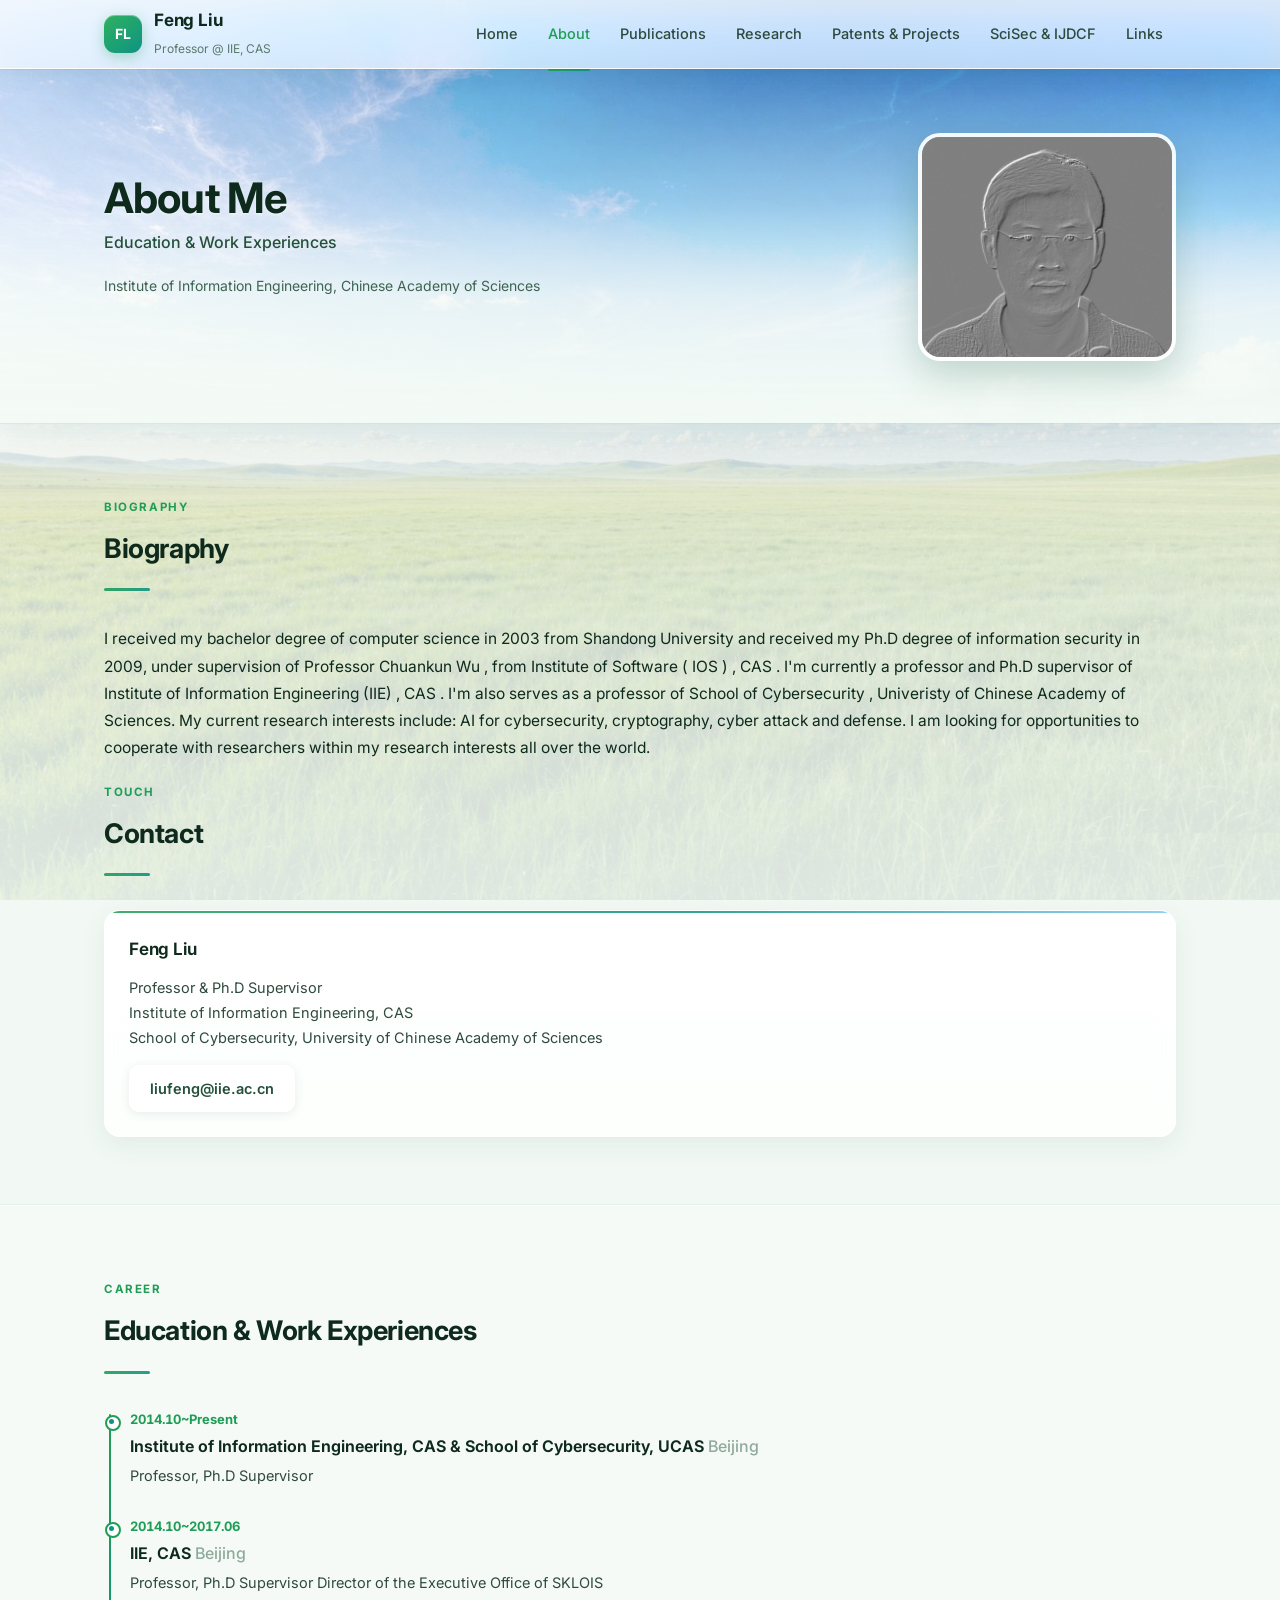
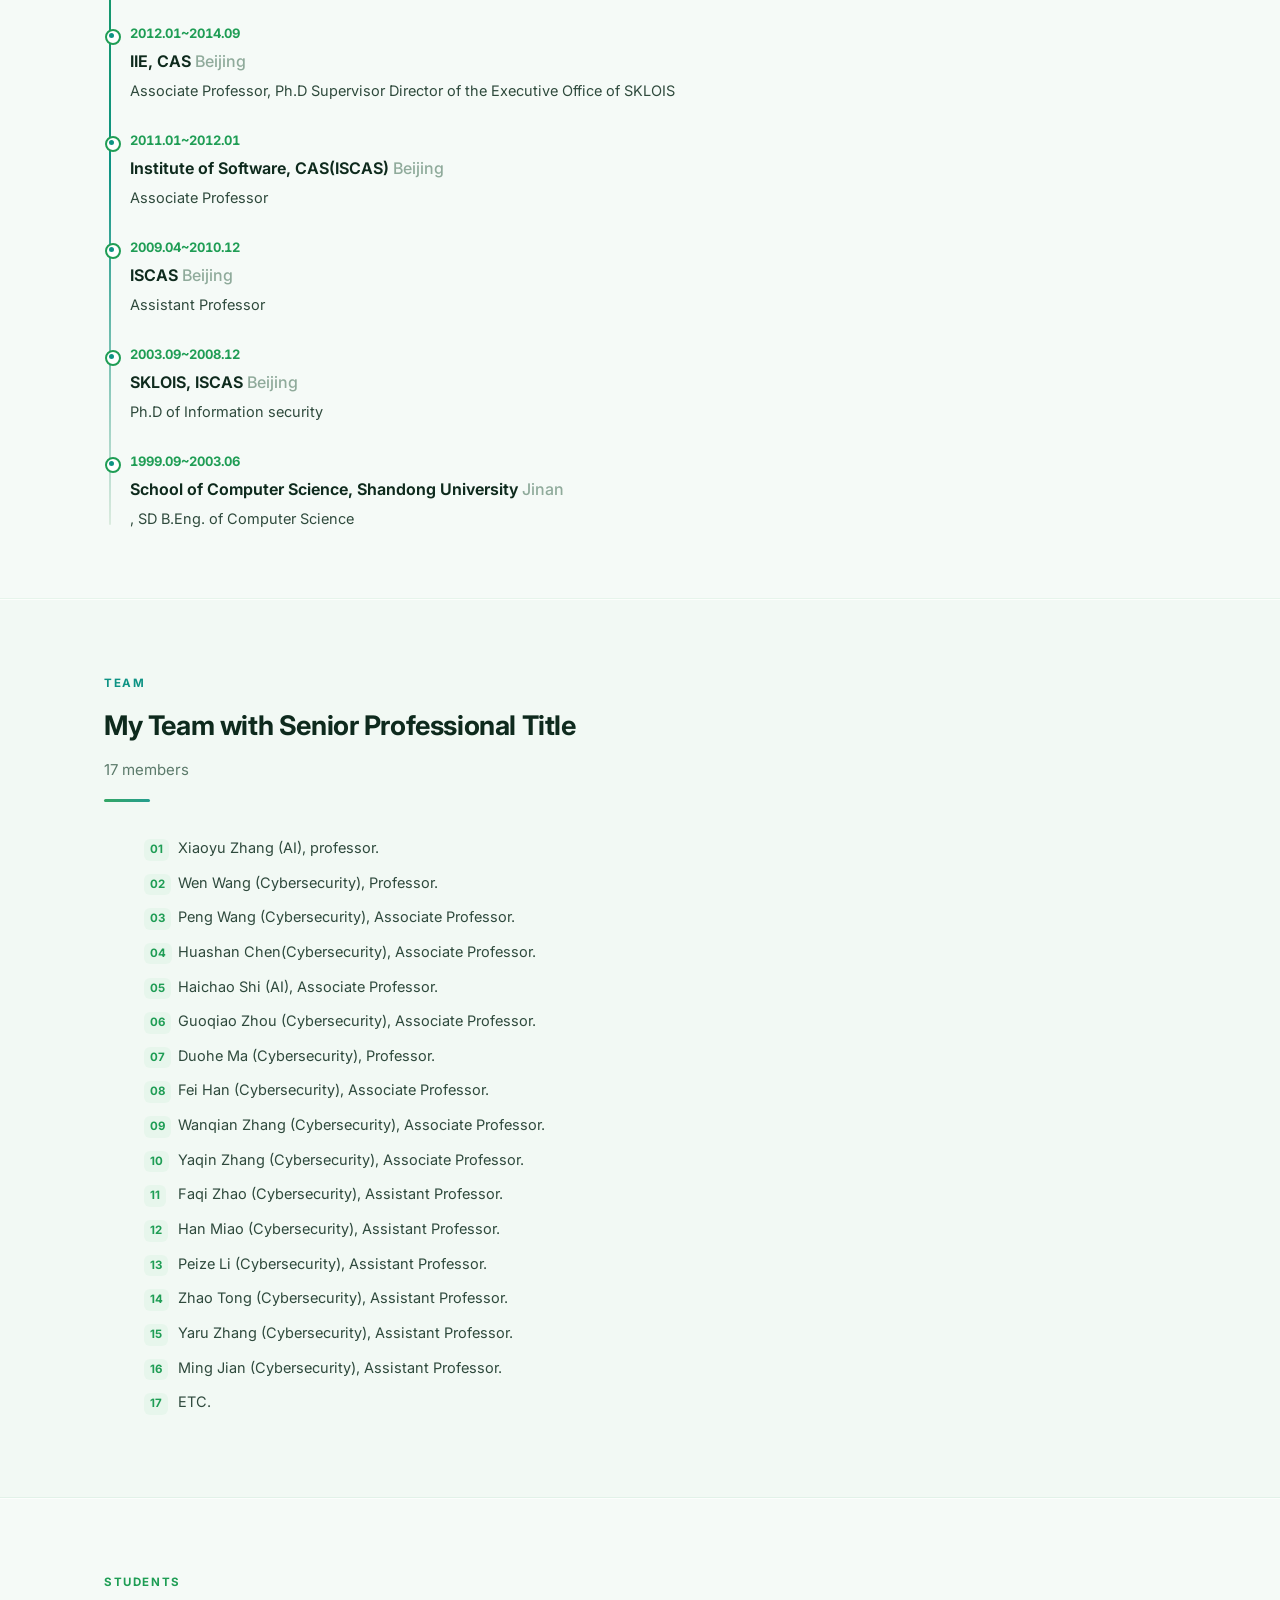
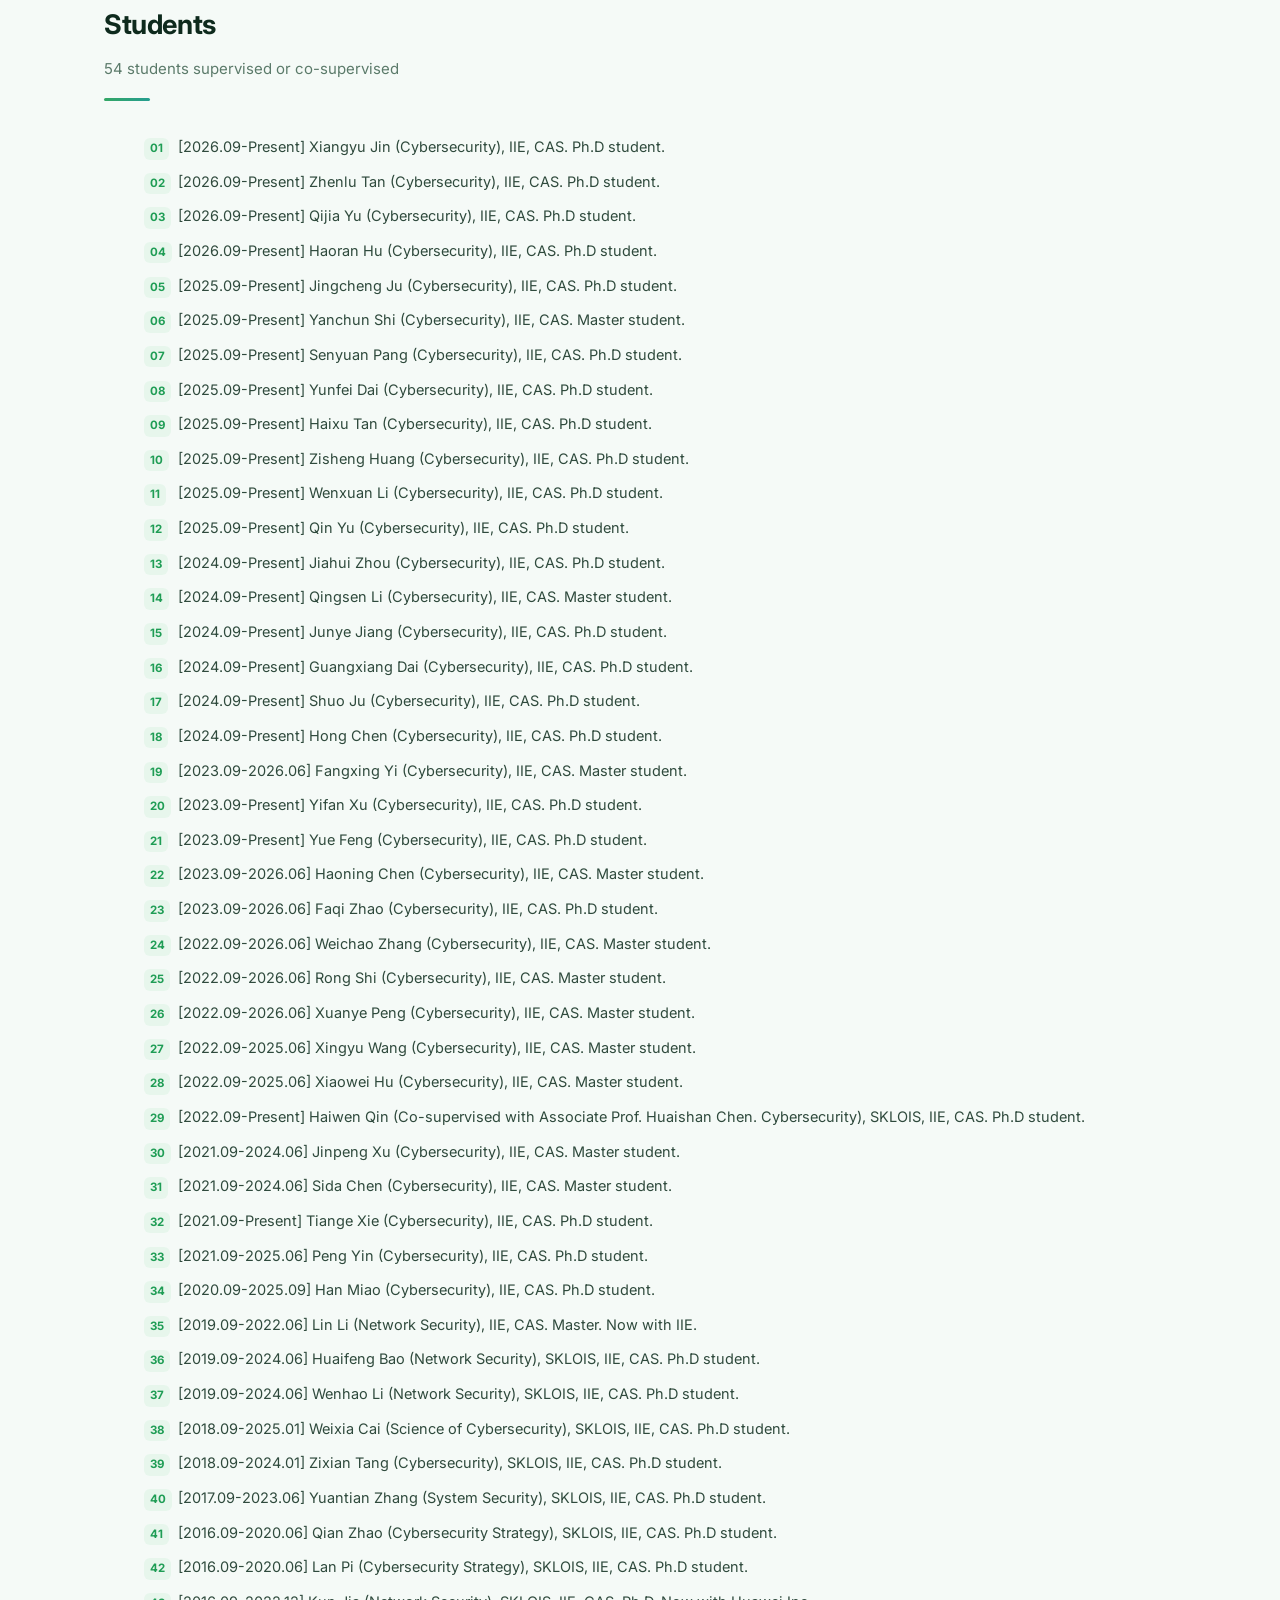
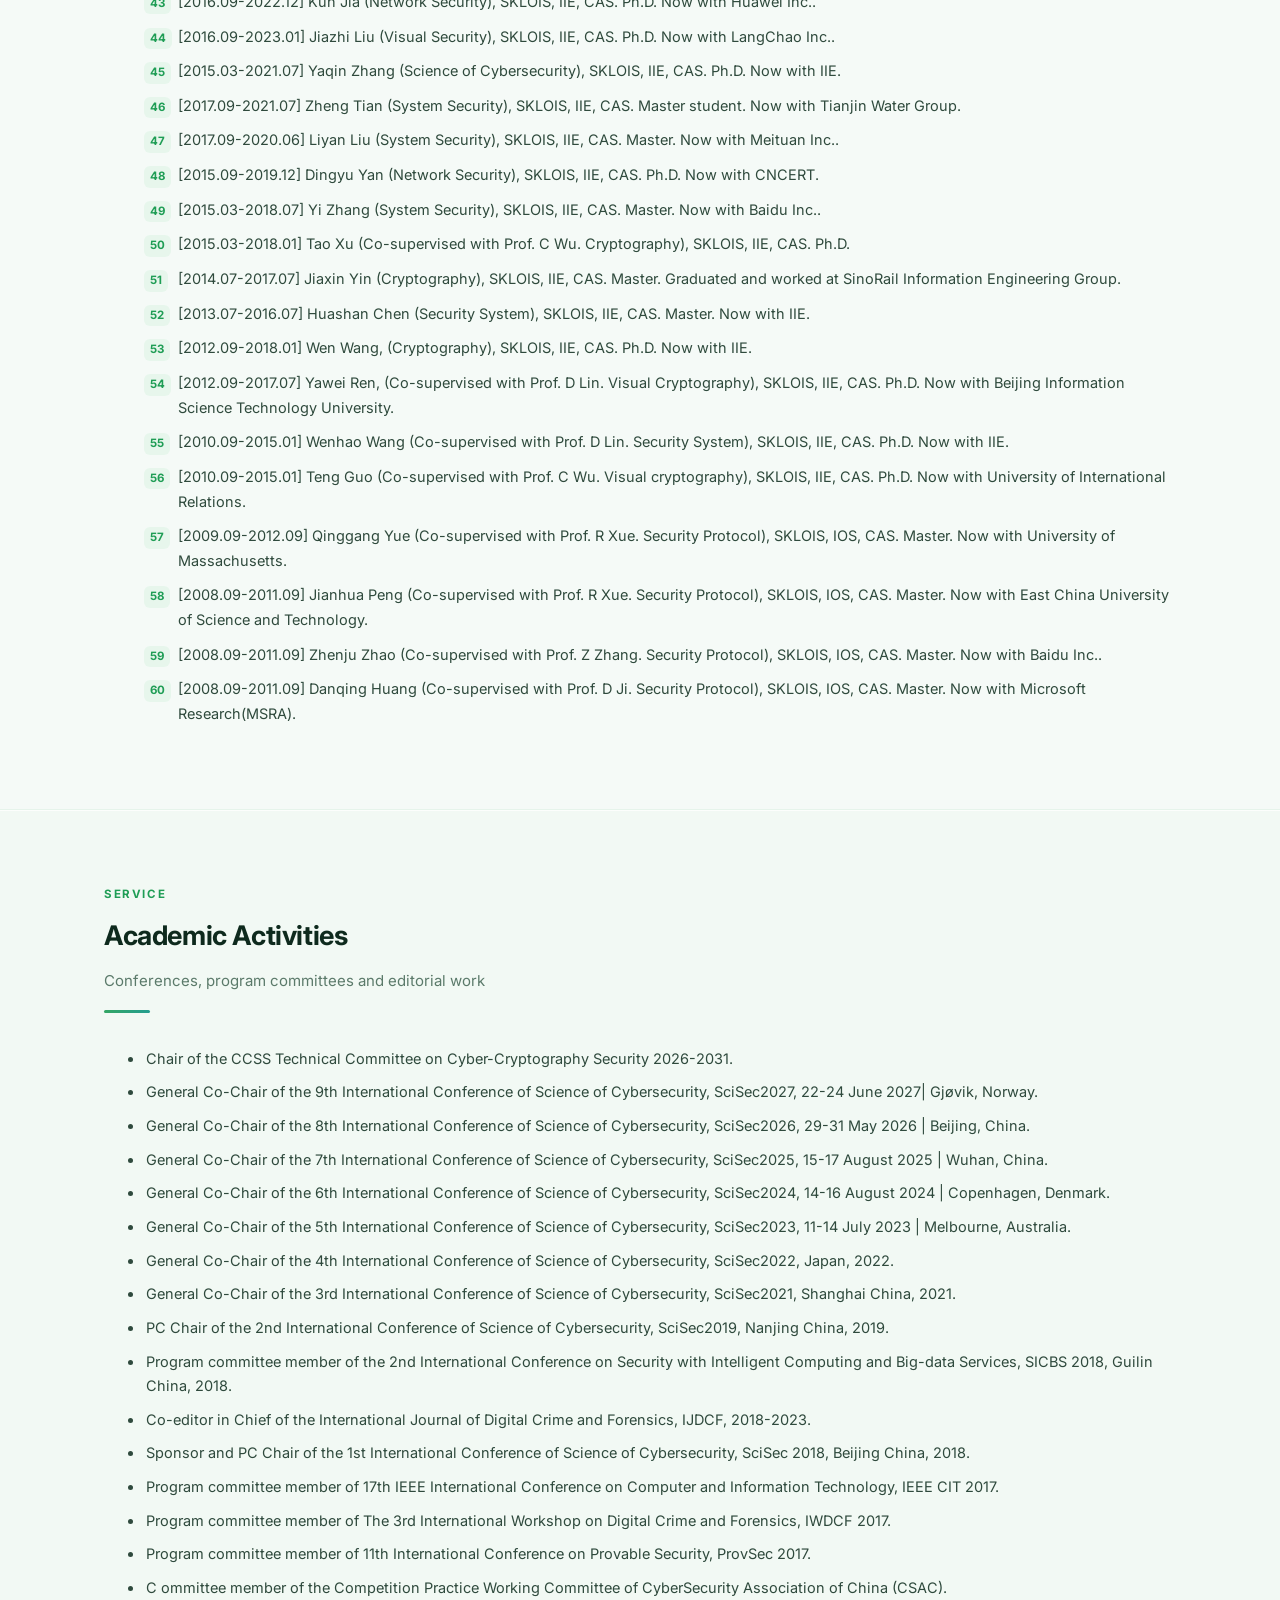
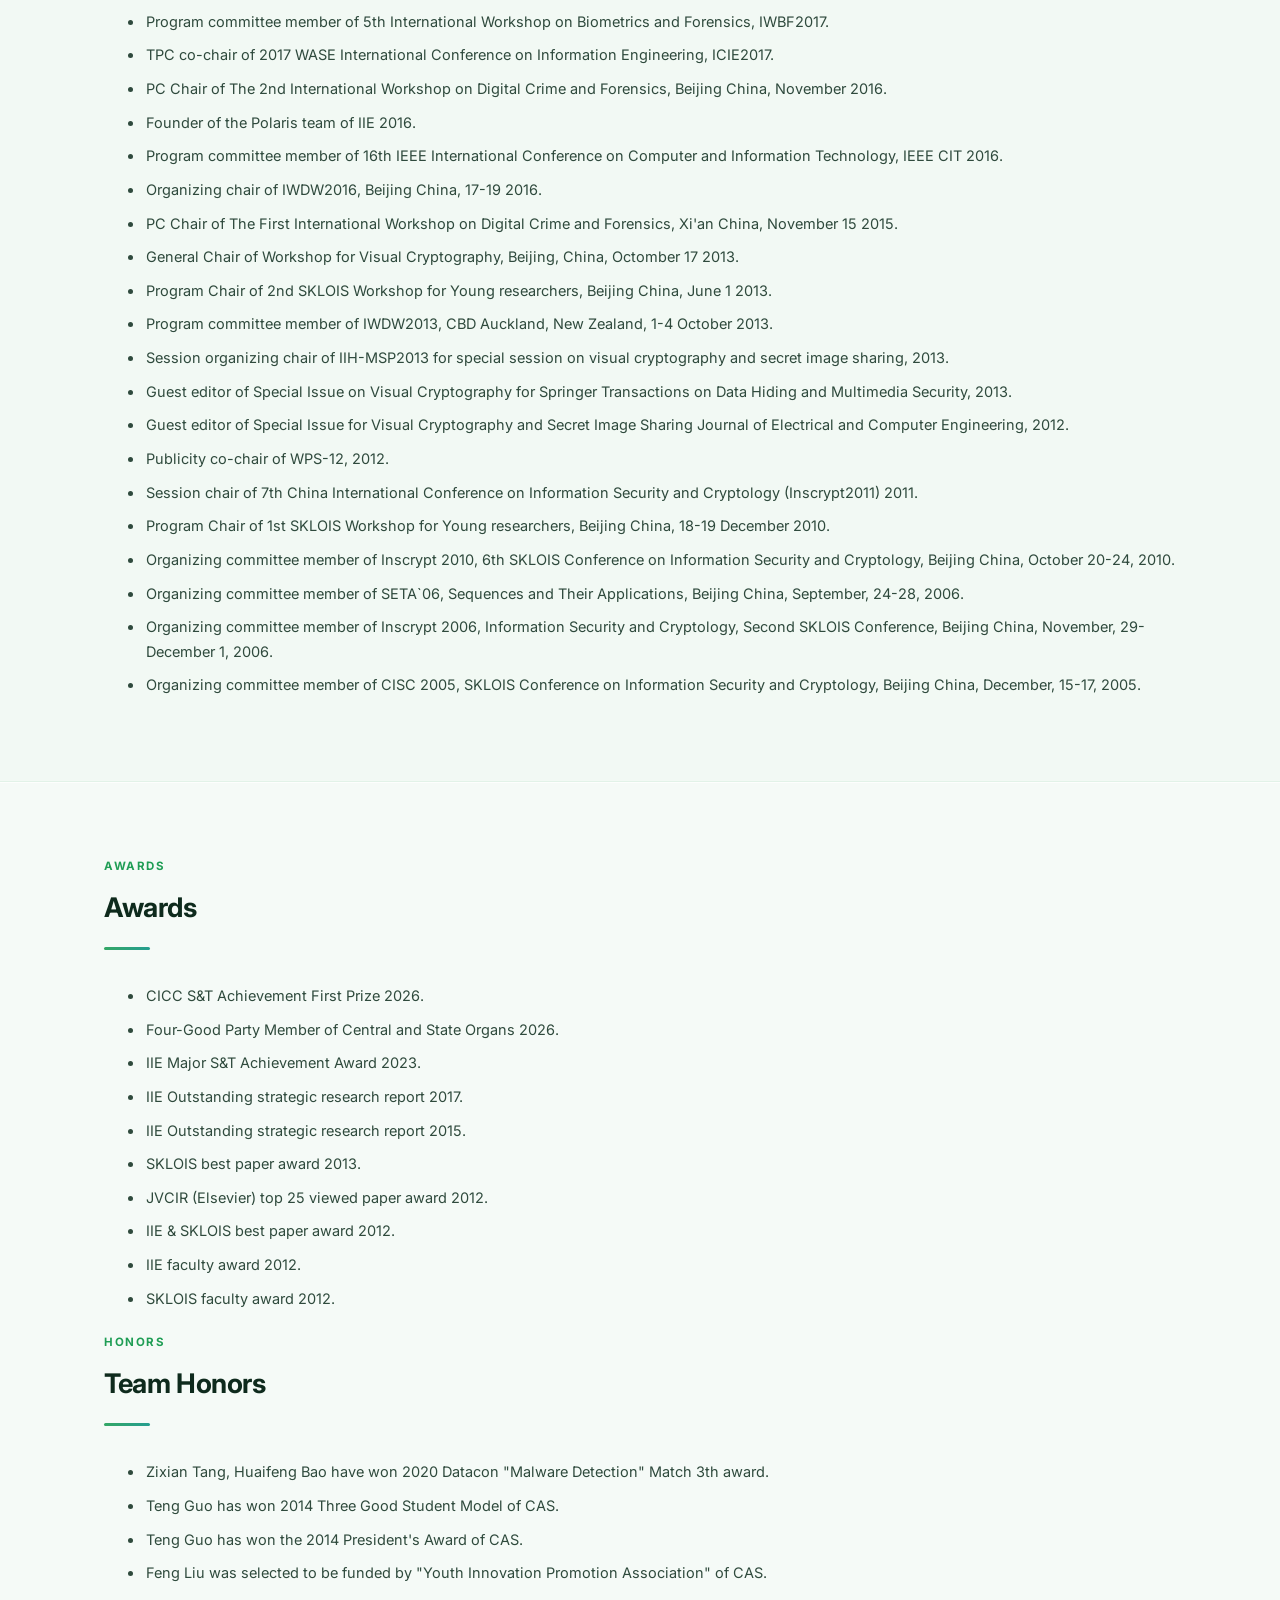
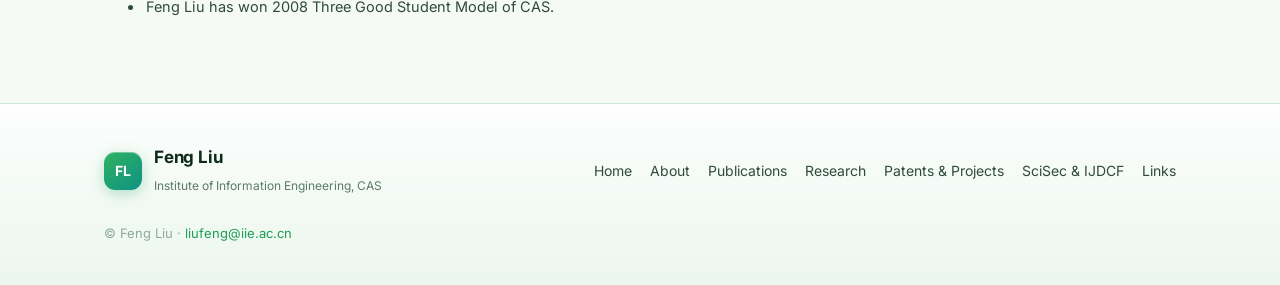
==== commit 92953075: "Sync site: rebuild from data.json" ====
--- a/about.html
+++ b/about.html
@@ -49,7 +49,7 @@
 </div></section>
 
 <section class="section"><div class="wrap">
-<div class="sec-head"><span class="kicker tech">Team</span><h2>My Team with Senior Professional Title</h2><p>17 members</p></div><ol class="num-list"><li>Xiaoyu Zhang (AI), professor.</li><li>Wen Wang (Cybersecurity), Associate Professor.</li><li>Peng Wang (Cybersecurity), Associate Professor.</li><li>Huashan Chen(Cybersecurity), Associate Professor.</li><li>Haichao Shi (AI), Associate Professor.</li><li>Guoqiao Zhou (Cybersecurity), Research Assistant.</li><li>Duohe Ma (Cybersecurity), Professor.</li><li>Fei Han (Cybersecurity), Associate Professor.</li><li>Wanqian Zhang (Cybersecurity), Associate Professor.</li><li>Yaqin Zhang (Cybersecurity), Associate Professor.</li><li>Faqi Zhao (Cybersecurity), Assistant Professor.</li><li>Han Miao (Cybersecurity), Assistant Professor.</li><li>Peize Li (Cybersecurity), Assistant Professor.</li><li>Zhao Tong (Cybersecurity), Assistant Professor.</li><li>Yaru Zhang (Cybersecurity), Assistant Professor.</li><li>Ming Jian (Cybersecurity), Assistant Professor.</li><li>ETC.</li></ol>
+<div class="sec-head"><span class="kicker tech">Team</span><h2>My Team with Senior Professional Title</h2><p>17 members</p></div><ol class="num-list"><li>Xiaoyu Zhang (AI), professor.</li><li>Wen Wang (Cybersecurity), Professor.</li><li>Peng Wang (Cybersecurity), Associate Professor.</li><li>Huashan Chen(Cybersecurity), Associate Professor.</li><li>Haichao Shi (AI), Associate Professor.</li><li>Guoqiao Zhou (Cybersecurity), Associate Professor.</li><li>Duohe Ma (Cybersecurity), Professor.</li><li>Fei Han (Cybersecurity), Associate Professor.</li><li>Wanqian Zhang (Cybersecurity), Associate Professor.</li><li>Yaqin Zhang (Cybersecurity), Associate Professor.</li><li>Faqi Zhao (Cybersecurity), Assistant Professor.</li><li>Han Miao (Cybersecurity), Assistant Professor.</li><li>Peize Li (Cybersecurity), Assistant Professor.</li><li>Zhao Tong (Cybersecurity), Assistant Professor.</li><li>Yaru Zhang (Cybersecurity), Assistant Professor.</li><li>Ming Jian (Cybersecurity), Assistant Professor.</li><li>ETC.</li></ol>
 </div></section>
 
 <section class="section section-alt"><div class="wrap">
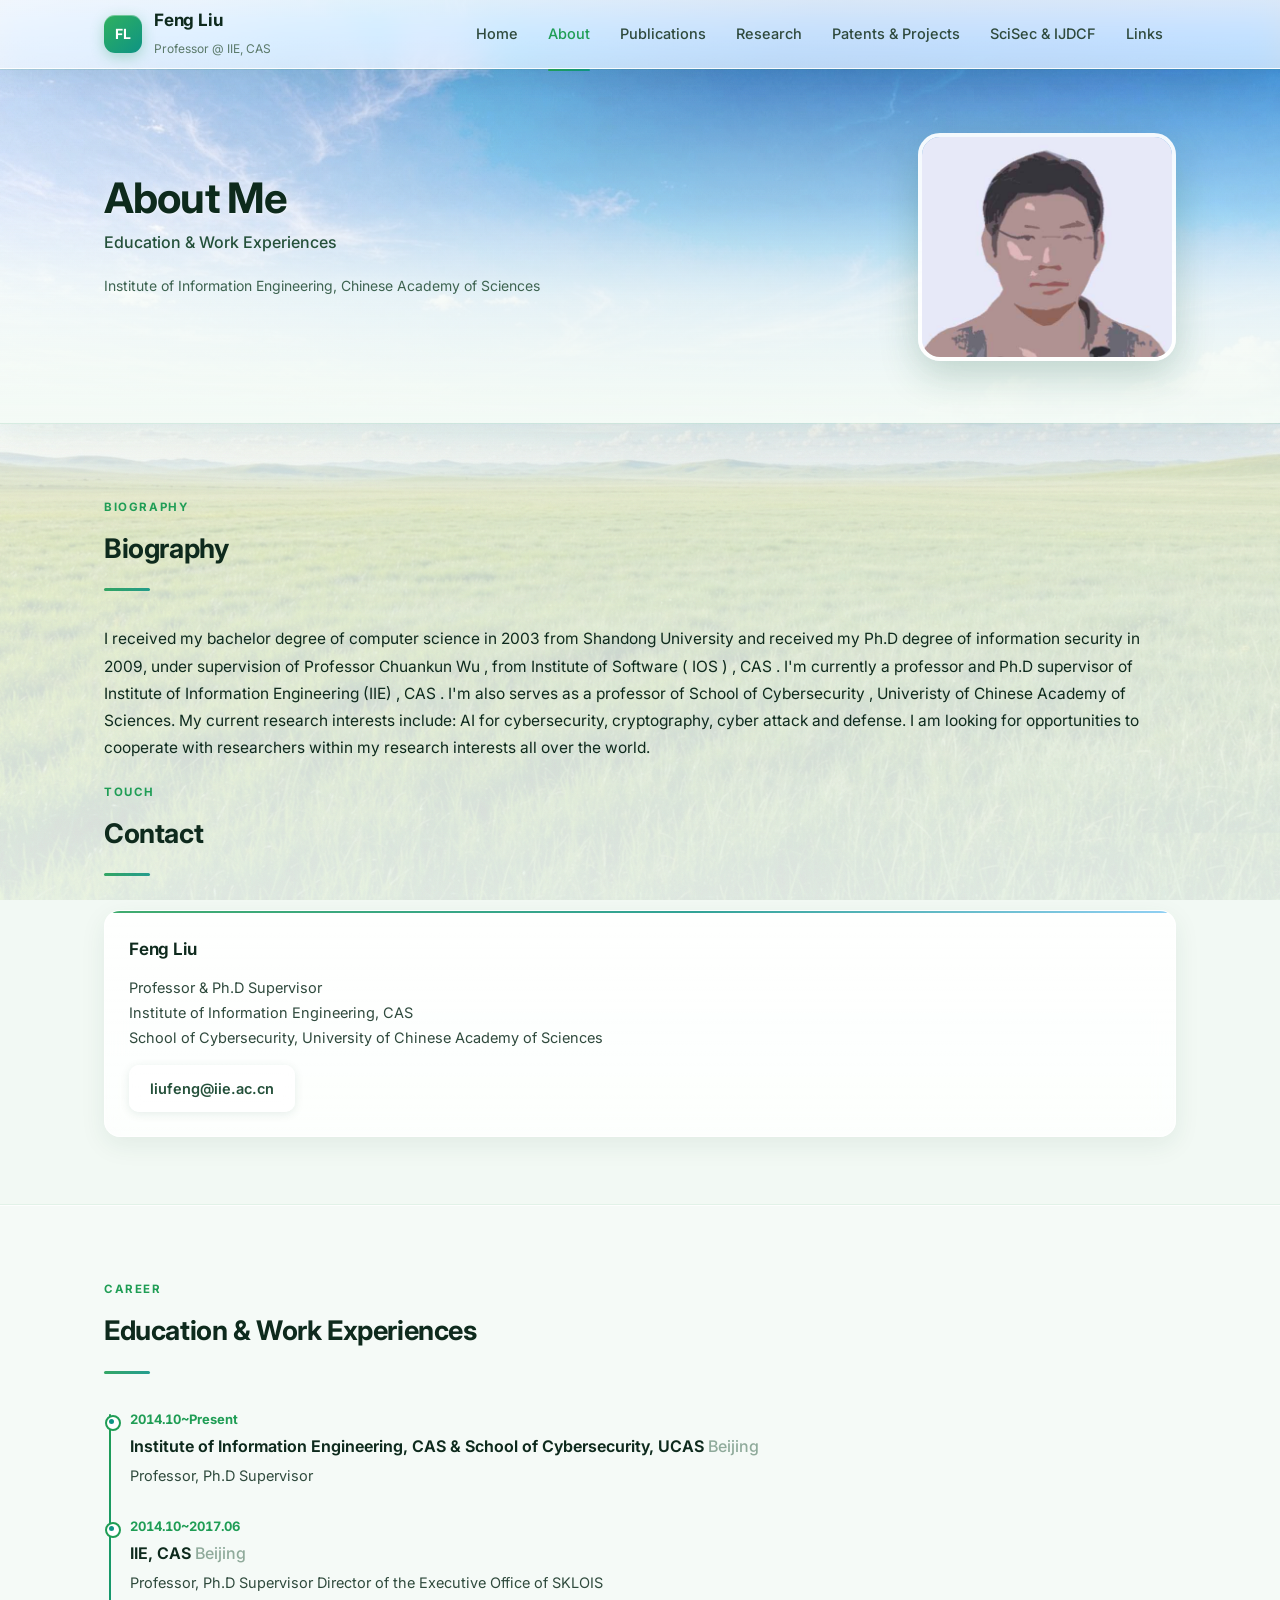
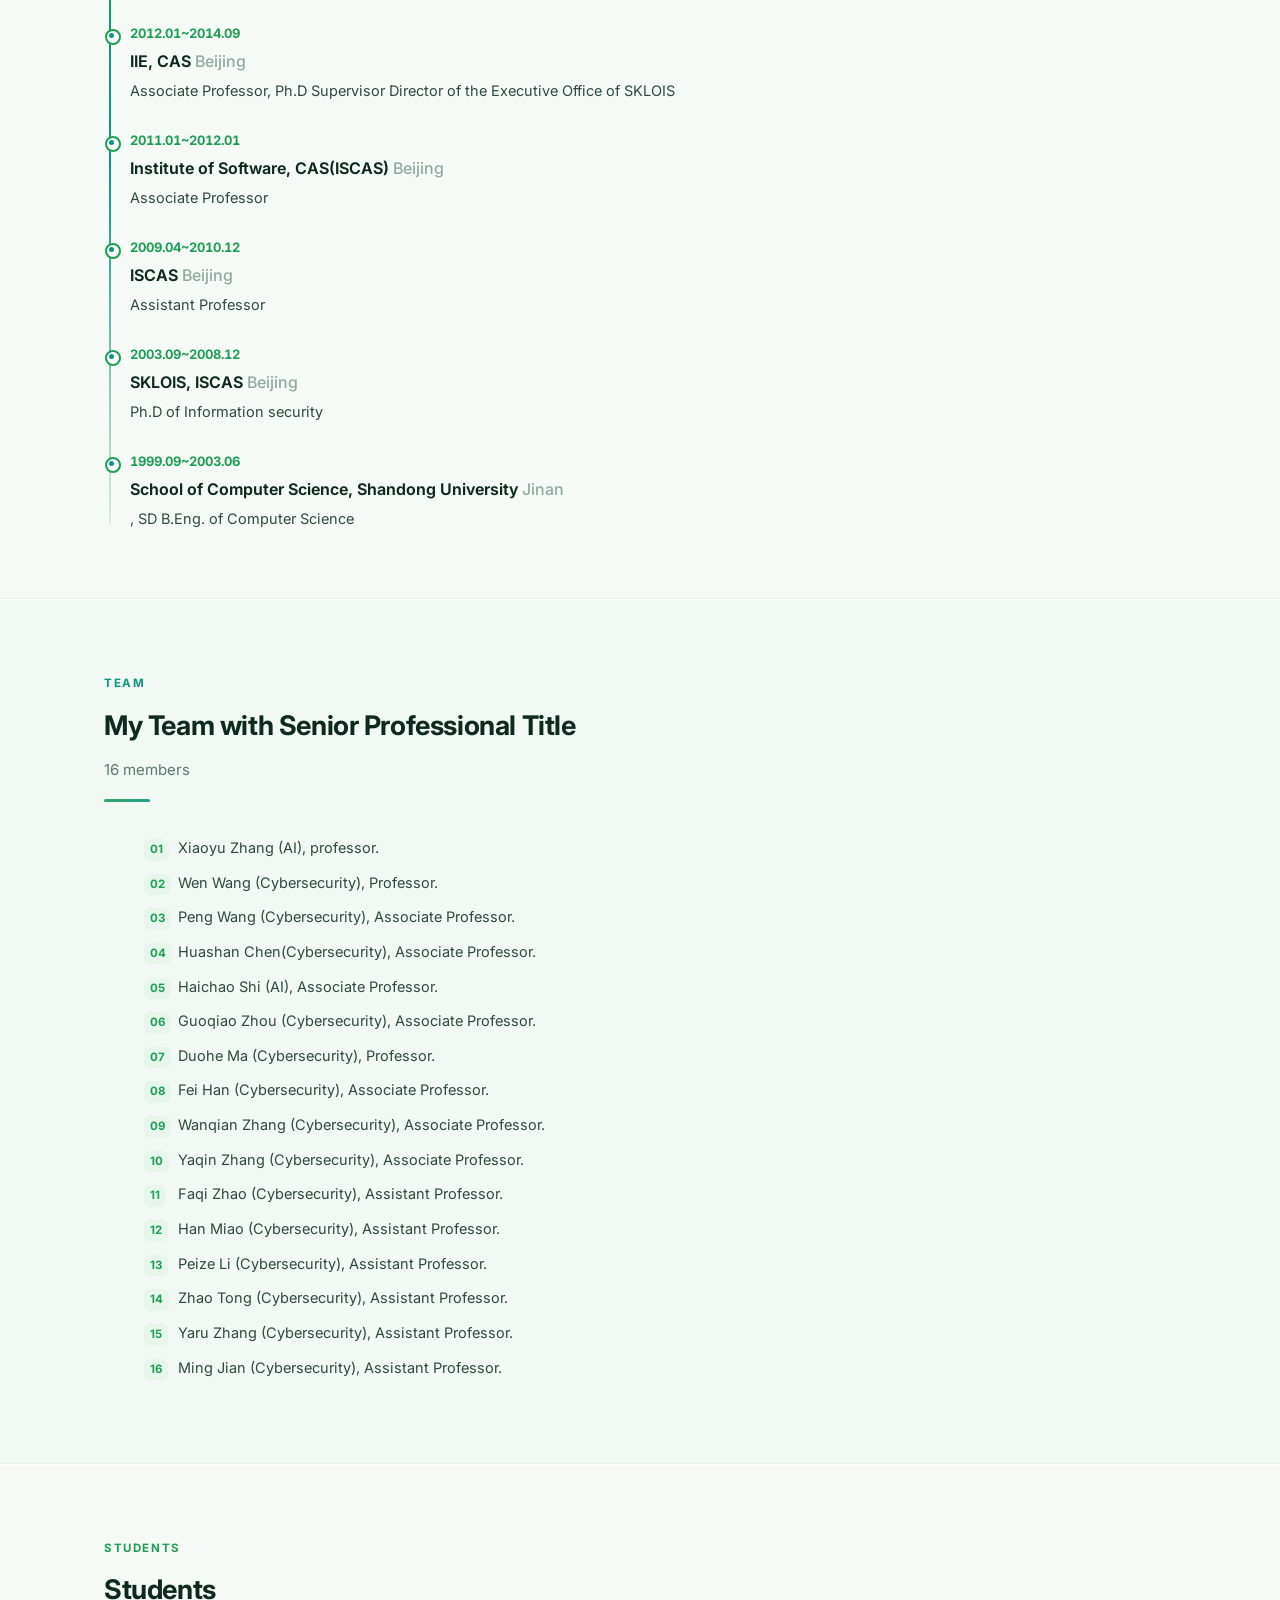
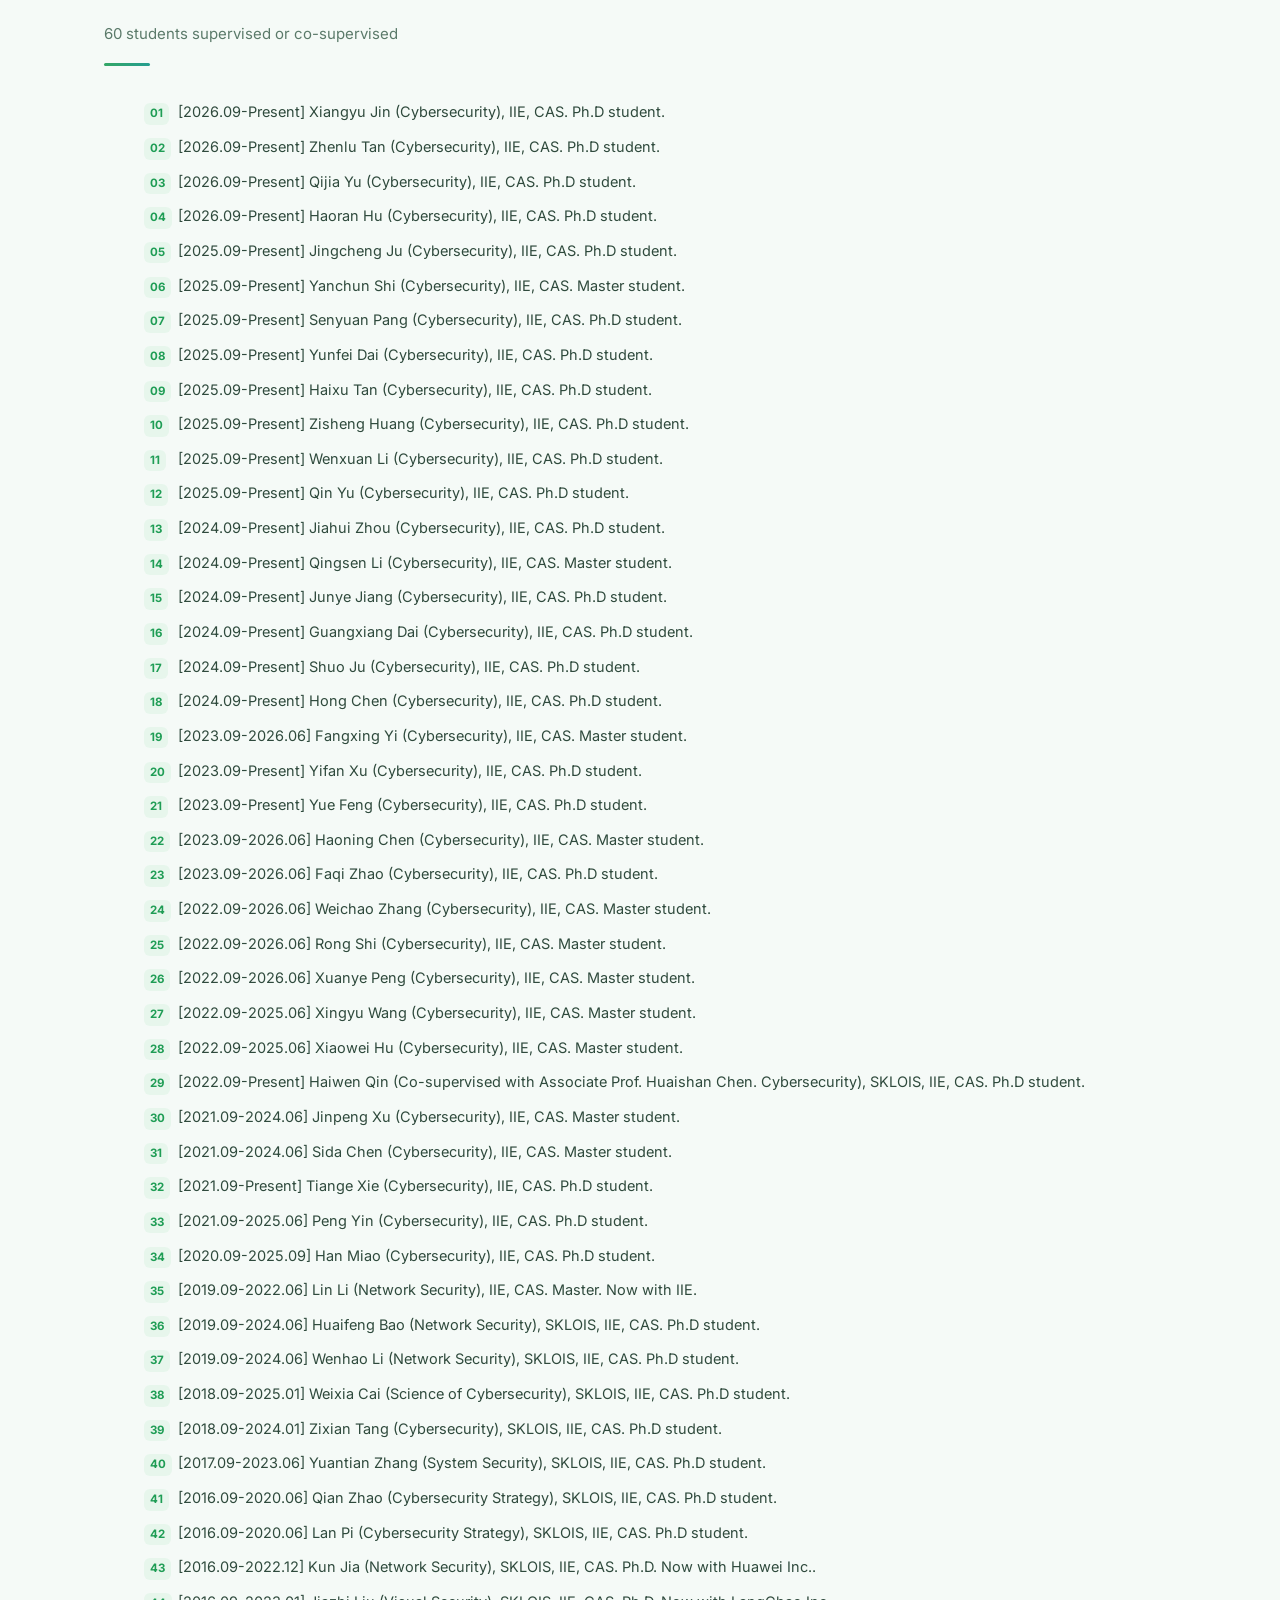
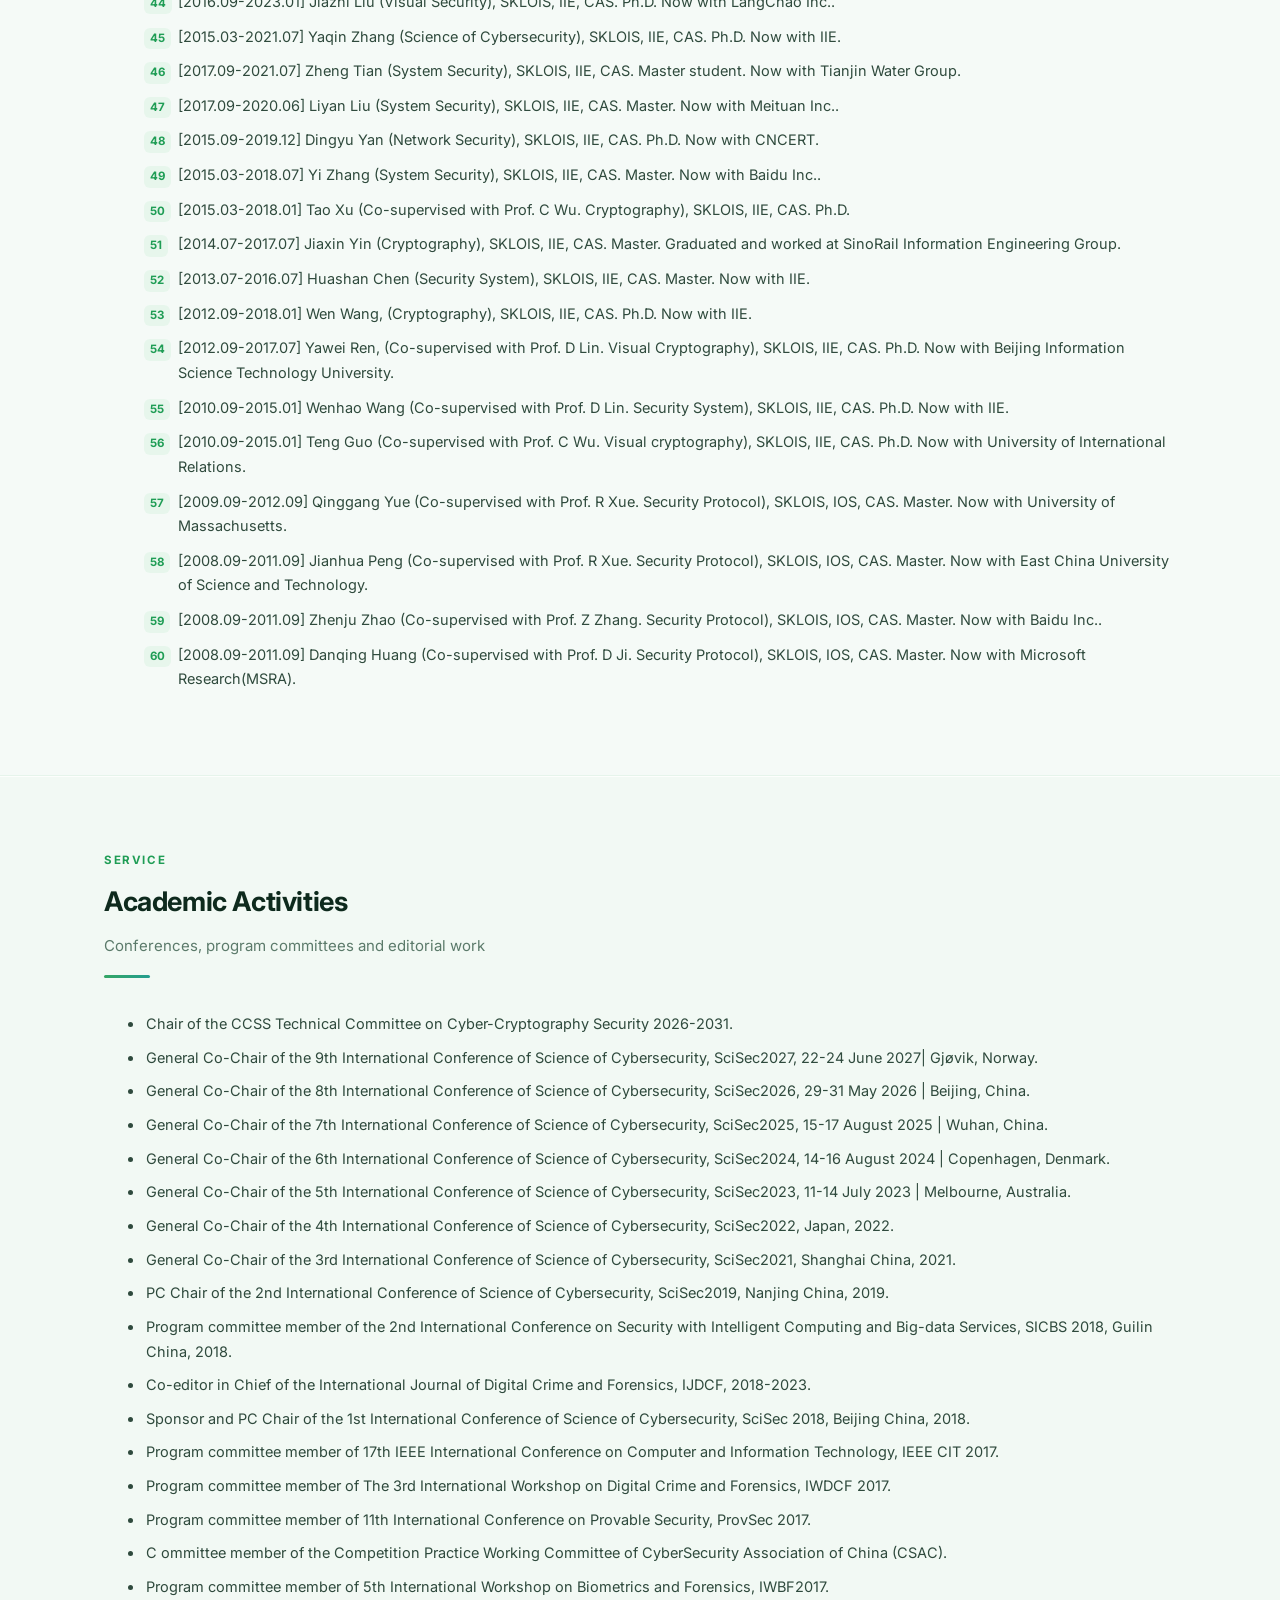
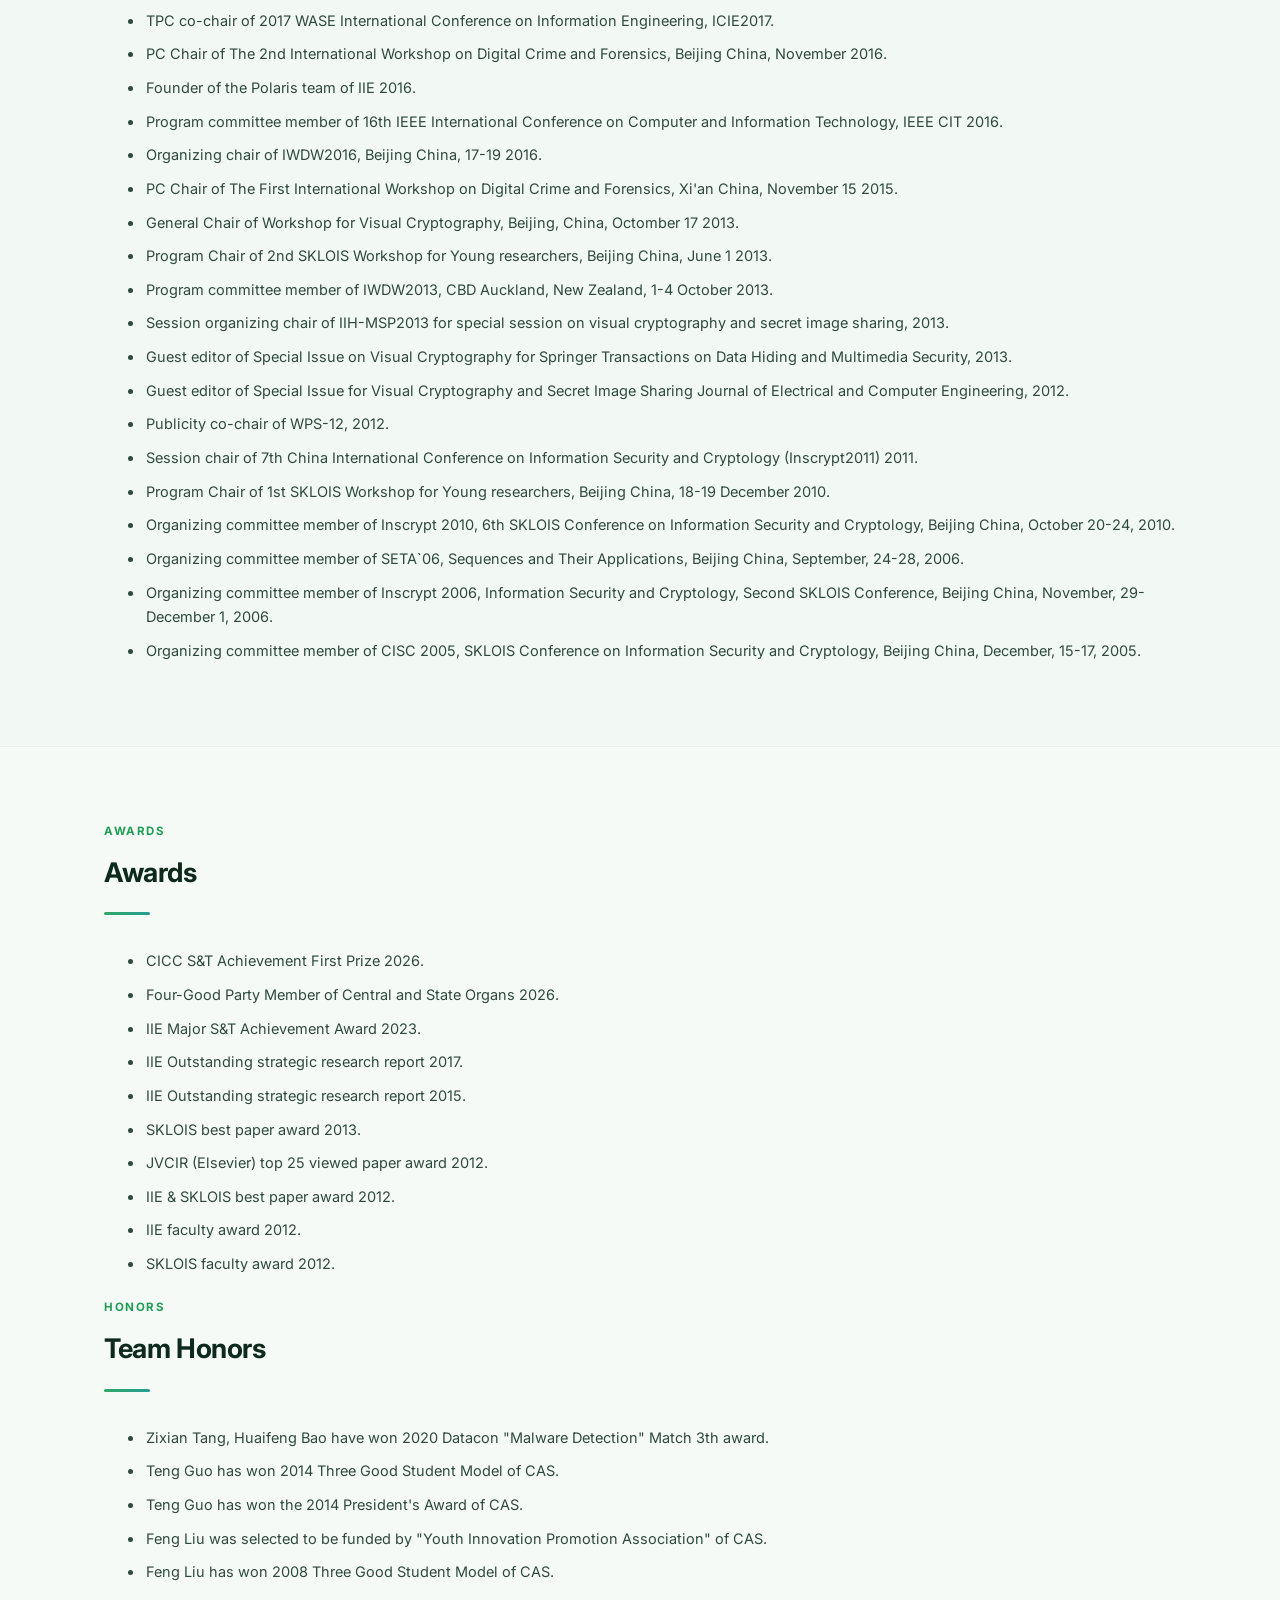
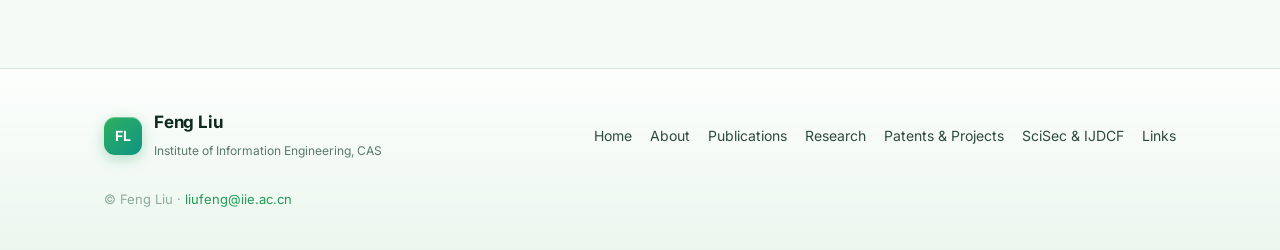
==== commit e3531d1c: "Sync site: rebuild from data.json" ====
--- a/about.html
+++ b/about.html
@@ -49,11 +49,11 @@
 </div></section>
 
 <section class="section"><div class="wrap">
-<div class="sec-head"><span class="kicker tech">Team</span><h2>My Team with Senior Professional Title</h2><p>17 members</p></div><ol class="num-list"><li>Xiaoyu Zhang (AI), professor.</li><li>Wen Wang (Cybersecurity), Professor.</li><li>Peng Wang (Cybersecurity), Associate Professor.</li><li>Huashan Chen(Cybersecurity), Associate Professor.</li><li>Haichao Shi (AI), Associate Professor.</li><li>Guoqiao Zhou (Cybersecurity), Associate Professor.</li><li>Duohe Ma (Cybersecurity), Professor.</li><li>Fei Han (Cybersecurity), Associate Professor.</li><li>Wanqian Zhang (Cybersecurity), Associate Professor.</li><li>Yaqin Zhang (Cybersecurity), Associate Professor.</li><li>Faqi Zhao (Cybersecurity), Assistant Professor.</li><li>Han Miao (Cybersecurity), Assistant Professor.</li><li>Peize Li (Cybersecurity), Assistant Professor.</li><li>Zhao Tong (Cybersecurity), Assistant Professor.</li><li>Yaru Zhang (Cybersecurity), Assistant Professor.</li><li>Ming Jian (Cybersecurity), Assistant Professor.</li><li>ETC.</li></ol>
+<div class="sec-head"><span class="kicker tech">Team</span><h2>My Team with Senior Professional Title</h2><p>16 members</p></div><ol class="num-list"><li>Xiaoyu Zhang (AI), professor.</li><li>Wen Wang (Cybersecurity), Professor.</li><li>Peng Wang (Cybersecurity), Associate Professor.</li><li>Huashan Chen(Cybersecurity), Associate Professor.</li><li>Haichao Shi (AI), Associate Professor.</li><li>Guoqiao Zhou (Cybersecurity), Associate Professor.</li><li>Duohe Ma (Cybersecurity), Professor.</li><li>Fei Han (Cybersecurity), Associate Professor.</li><li>Wanqian Zhang (Cybersecurity), Associate Professor.</li><li>Yaqin Zhang (Cybersecurity), Associate Professor.</li><li>Faqi Zhao (Cybersecurity), Assistant Professor.</li><li>Han Miao (Cybersecurity), Assistant Professor.</li><li>Peize Li (Cybersecurity), Assistant Professor.</li><li>Zhao Tong (Cybersecurity), Assistant Professor.</li><li>Yaru Zhang (Cybersecurity), Assistant Professor.</li><li>Ming Jian (Cybersecurity), Assistant Professor.</li></ol>
 </div></section>
 
 <section class="section section-alt"><div class="wrap">
-<div class="sec-head"><span class="kicker">Students</span><h2>Students</h2><p>54 students supervised or co-supervised</p></div><ol class="num-list"><li>[2026.09-Present] Xiangyu Jin (Cybersecurity), IIE, CAS. Ph.D student.</li><li>[2026.09-Present] Zhenlu Tan (Cybersecurity), IIE, CAS. Ph.D student.</li><li>[2026.09-Present] Qijia Yu (Cybersecurity), IIE, CAS. Ph.D student.</li><li>[2026.09-Present] Haoran Hu (Cybersecurity), IIE, CAS. Ph.D student.</li><li>[2025.09-Present] Jingcheng Ju (Cybersecurity), IIE, CAS. Ph.D student.</li><li>[2025.09-Present] Yanchun Shi (Cybersecurity), IIE, CAS. Master student.</li><li>[2025.09-Present] Senyuan Pang (Cybersecurity), IIE, CAS. Ph.D student.</li><li>[2025.09-Present] Yunfei Dai (Cybersecurity), IIE, CAS. Ph.D student.</li><li>[2025.09-Present] Haixu Tan (Cybersecurity), IIE, CAS. Ph.D student.</li><li>[2025.09-Present] Zisheng Huang (Cybersecurity), IIE, CAS. Ph.D student.</li><li>[2025.09-Present] Wenxuan Li (Cybersecurity), IIE, CAS. Ph.D student.</li><li>[2025.09-Present] Qin Yu (Cybersecurity), IIE, CAS. Ph.D student.</li><li>[2024.09-Present] Jiahui Zhou (Cybersecurity), IIE, CAS. Ph.D student.</li><li>[2024.09-Present] Qingsen Li (Cybersecurity), IIE, CAS. Master student.</li><li>[2024.09-Present] Junye Jiang (Cybersecurity), IIE, CAS. Ph.D student.</li><li>[2024.09-Present] Guangxiang Dai (Cybersecurity), IIE, CAS. Ph.D student.</li><li>[2024.09-Present] Shuo Ju (Cybersecurity), IIE, CAS. Ph.D student.</li><li>[2024.09-Present] Hong Chen (Cybersecurity), IIE, CAS. Ph.D student.</li><li>[2023.09-2026.06] Fangxing Yi (Cybersecurity), IIE, CAS. Master student.</li><li>[2023.09-Present] Yifan Xu (Cybersecurity), IIE, CAS. Ph.D student.</li><li>[2023.09-Present] Yue Feng (Cybersecurity), IIE, CAS. Ph.D student.</li><li>[2023.09-2026.06] Haoning Chen (Cybersecurity), IIE, CAS. Master student.</li><li>[2023.09-2026.06] Faqi Zhao (Cybersecurity), IIE, CAS. Ph.D student.</li><li>[2022.09-2026.06] Weichao Zhang (Cybersecurity), IIE, CAS. Master student.</li><li>[2022.09-2026.06] Rong Shi (Cybersecurity), IIE, CAS. Master student.</li><li>[2022.09-2026.06] Xuanye Peng (Cybersecurity), IIE, CAS. Master student.</li><li>[2022.09-2025.06] Xingyu Wang (Cybersecurity), IIE, CAS. Master student.</li><li>[2022.09-2025.06] Xiaowei Hu (Cybersecurity), IIE, CAS. Master student.</li><li>[2022.09-Present] Haiwen Qin (Co-supervised with Associate Prof. Huaishan Chen. Cybersecurity), SKLOIS, IIE, CAS. Ph.D student.</li><li>[2021.09-2024.06] Jinpeng Xu (Cybersecurity), IIE, CAS. Master student.</li><li>[2021.09-2024.06] Sida Chen (Cybersecurity), IIE, CAS. Master student.</li><li>[2021.09-Present] Tiange Xie (Cybersecurity), IIE, CAS. Ph.D student.</li><li>[2021.09-2025.06] Peng Yin (Cybersecurity), IIE, CAS. Ph.D student.</li><li>[2020.09-2025.09] Han Miao (Cybersecurity), IIE, CAS. Ph.D student.</li><li>[2019.09-2022.06] Lin Li (Network Security), IIE, CAS. Master. Now with IIE.</li><li>[2019.09-2024.06] Huaifeng Bao (Network Security), SKLOIS, IIE, CAS. Ph.D student.</li><li>[2019.09-2024.06] Wenhao Li (Network Security), SKLOIS, IIE, CAS. Ph.D student.</li><li>[2018.09-2025.01] Weixia Cai (Science of Cybersecurity), SKLOIS, IIE, CAS. Ph.D student.</li><li>[2018.09-2024.01] Zixian Tang (Cybersecurity), SKLOIS, IIE, CAS. Ph.D student.</li><li>[2017.09-2023.06] Yuantian Zhang (System Security), SKLOIS, IIE, CAS. Ph.D student.</li><li>[2016.09-2020.06] Qian Zhao (Cybersecurity Strategy), SKLOIS, IIE, CAS. Ph.D student.</li><li>[2016.09-2020.06] Lan Pi (Cybersecurity Strategy), SKLOIS, IIE, CAS. Ph.D student.</li><li>[2016.09-2022.12] Kun Jia (Network Security), SKLOIS, IIE, CAS. Ph.D. Now with Huawei Inc..</li><li>[2016.09-2023.01] Jiazhi Liu (Visual Security), SKLOIS, IIE, CAS. Ph.D. Now with LangChao Inc..</li><li>[2015.03-2021.07] Yaqin Zhang (Science of Cybersecurity), SKLOIS, IIE, CAS. Ph.D. Now with IIE.</li><li>[2017.09-2021.07] Zheng Tian (System Security), SKLOIS, IIE, CAS. Master student. Now with Tianjin Water Group.</li><li>[2017.09-2020.06] Liyan Liu (System Security), SKLOIS, IIE, CAS. Master. Now with Meituan Inc..</li><li>[2015.09-2019.12] Dingyu Yan (Network Security), SKLOIS, IIE, CAS. Ph.D. Now with CNCERT.</li><li>[2015.03-2018.07] Yi Zhang (System Security), SKLOIS, IIE, CAS. Master. Now with Baidu Inc..</li><li>[2015.03-2018.01] Tao Xu (Co-supervised with Prof. C Wu. Cryptography), SKLOIS, IIE, CAS. Ph.D.</li><li>[2014.07-2017.07] Jiaxin Yin (Cryptography), SKLOIS, IIE, CAS. Master. Graduated and worked at SinoRail Information Engineering Group.</li><li>[2013.07-2016.07] Huashan Chen (Security System), SKLOIS, IIE, CAS. Master. Now with IIE.</li><li>[2012.09-2018.01] Wen Wang, (Cryptography), SKLOIS, IIE, CAS. Ph.D. Now with IIE.</li><li>[2012.09-2017.07] Yawei Ren, (Co-supervised with Prof. D Lin. Visual Cryptography), SKLOIS, IIE, CAS. Ph.D. Now with Beijing Information Science Technology University.</li><li>[2010.09-2015.01] Wenhao Wang (Co-supervised with Prof. D Lin. Security System), SKLOIS, IIE, CAS. Ph.D. Now with IIE.</li><li>[2010.09-2015.01] Teng Guo (Co-supervised with Prof. C Wu. Visual cryptography), SKLOIS, IIE, CAS. Ph.D. Now with University of International Relations.</li><li>[2009.09-2012.09] Qinggang Yue (Co-supervised with Prof. R Xue. Security Protocol), SKLOIS, IOS, CAS. Master. Now with University of Massachusetts.</li><li>[2008.09-2011.09] Jianhua Peng (Co-supervised with Prof. R Xue. Security Protocol), SKLOIS, IOS, CAS. Master. Now with East China University of Science and Technology.</li><li>[2008.09-2011.09] Zhenju Zhao (Co-supervised with Prof. Z Zhang. Security Protocol), SKLOIS, IOS, CAS. Master. Now with Baidu Inc..</li><li>[2008.09-2011.09] Danqing Huang (Co-supervised with Prof. D Ji. Security Protocol), SKLOIS, IOS, CAS. Master. Now with Microsoft Research(MSRA).</li></ol>
+<div class="sec-head"><span class="kicker">Students</span><h2>Students</h2><p>60 students supervised or co-supervised</p></div><ol class="num-list"><li>[2026.09-Present] Xiangyu Jin (Cybersecurity), IIE, CAS. Ph.D student.</li><li>[2026.09-Present] Zhenlu Tan (Cybersecurity), IIE, CAS. Ph.D student.</li><li>[2026.09-Present] Qijia Yu (Cybersecurity), IIE, CAS. Ph.D student.</li><li>[2026.09-Present] Haoran Hu (Cybersecurity), IIE, CAS. Ph.D student.</li><li>[2025.09-Present] Jingcheng Ju (Cybersecurity), IIE, CAS. Ph.D student.</li><li>[2025.09-Present] Yanchun Shi (Cybersecurity), IIE, CAS. Master student.</li><li>[2025.09-Present] Senyuan Pang (Cybersecurity), IIE, CAS. Ph.D student.</li><li>[2025.09-Present] Yunfei Dai (Cybersecurity), IIE, CAS. Ph.D student.</li><li>[2025.09-Present] Haixu Tan (Cybersecurity), IIE, CAS. Ph.D student.</li><li>[2025.09-Present] Zisheng Huang (Cybersecurity), IIE, CAS. Ph.D student.</li><li>[2025.09-Present] Wenxuan Li (Cybersecurity), IIE, CAS. Ph.D student.</li><li>[2025.09-Present] Qin Yu (Cybersecurity), IIE, CAS. Ph.D student.</li><li>[2024.09-Present] Jiahui Zhou (Cybersecurity), IIE, CAS. Ph.D student.</li><li>[2024.09-Present] Qingsen Li (Cybersecurity), IIE, CAS. Master student.</li><li>[2024.09-Present] Junye Jiang (Cybersecurity), IIE, CAS. Ph.D student.</li><li>[2024.09-Present] Guangxiang Dai (Cybersecurity), IIE, CAS. Ph.D student.</li><li>[2024.09-Present] Shuo Ju (Cybersecurity), IIE, CAS. Ph.D student.</li><li>[2024.09-Present] Hong Chen (Cybersecurity), IIE, CAS. Ph.D student.</li><li>[2023.09-2026.06] Fangxing Yi (Cybersecurity), IIE, CAS. Master student.</li><li>[2023.09-Present] Yifan Xu (Cybersecurity), IIE, CAS. Ph.D student.</li><li>[2023.09-Present] Yue Feng (Cybersecurity), IIE, CAS. Ph.D student.</li><li>[2023.09-2026.06] Haoning Chen (Cybersecurity), IIE, CAS. Master student.</li><li>[2023.09-2026.06] Faqi Zhao (Cybersecurity), IIE, CAS. Ph.D student.</li><li>[2022.09-2026.06] Weichao Zhang (Cybersecurity), IIE, CAS. Master student.</li><li>[2022.09-2026.06] Rong Shi (Cybersecurity), IIE, CAS. Master student.</li><li>[2022.09-2026.06] Xuanye Peng (Cybersecurity), IIE, CAS. Master student.</li><li>[2022.09-2025.06] Xingyu Wang (Cybersecurity), IIE, CAS. Master student.</li><li>[2022.09-2025.06] Xiaowei Hu (Cybersecurity), IIE, CAS. Master student.</li><li>[2022.09-Present] Haiwen Qin (Co-supervised with Associate Prof. Huaishan Chen. Cybersecurity), SKLOIS, IIE, CAS. Ph.D student.</li><li>[2021.09-2024.06] Jinpeng Xu (Cybersecurity), IIE, CAS. Master student.</li><li>[2021.09-2024.06] Sida Chen (Cybersecurity), IIE, CAS. Master student.</li><li>[2021.09-Present] Tiange Xie (Cybersecurity), IIE, CAS. Ph.D student.</li><li>[2021.09-2025.06] Peng Yin (Cybersecurity), IIE, CAS. Ph.D student.</li><li>[2020.09-2025.09] Han Miao (Cybersecurity), IIE, CAS. Ph.D student.</li><li>[2019.09-2022.06] Lin Li (Network Security), IIE, CAS. Master. Now with IIE.</li><li>[2019.09-2024.06] Huaifeng Bao (Network Security), SKLOIS, IIE, CAS. Ph.D student.</li><li>[2019.09-2024.06] Wenhao Li (Network Security), SKLOIS, IIE, CAS. Ph.D student.</li><li>[2018.09-2025.01] Weixia Cai (Science of Cybersecurity), SKLOIS, IIE, CAS. Ph.D student.</li><li>[2018.09-2024.01] Zixian Tang (Cybersecurity), SKLOIS, IIE, CAS. Ph.D student.</li><li>[2017.09-2023.06] Yuantian Zhang (System Security), SKLOIS, IIE, CAS. Ph.D student.</li><li>[2016.09-2020.06] Qian Zhao (Cybersecurity Strategy), SKLOIS, IIE, CAS. Ph.D student.</li><li>[2016.09-2020.06] Lan Pi (Cybersecurity Strategy), SKLOIS, IIE, CAS. Ph.D student.</li><li>[2016.09-2022.12] Kun Jia (Network Security), SKLOIS, IIE, CAS. Ph.D. Now with Huawei Inc..</li><li>[2016.09-2023.01] Jiazhi Liu (Visual Security), SKLOIS, IIE, CAS. Ph.D. Now with LangChao Inc..</li><li>[2015.03-2021.07] Yaqin Zhang (Science of Cybersecurity), SKLOIS, IIE, CAS. Ph.D. Now with IIE.</li><li>[2017.09-2021.07] Zheng Tian (System Security), SKLOIS, IIE, CAS. Master student. Now with Tianjin Water Group.</li><li>[2017.09-2020.06] Liyan Liu (System Security), SKLOIS, IIE, CAS. Master. Now with Meituan Inc..</li><li>[2015.09-2019.12] Dingyu Yan (Network Security), SKLOIS, IIE, CAS. Ph.D. Now with CNCERT.</li><li>[2015.03-2018.07] Yi Zhang (System Security), SKLOIS, IIE, CAS. Master. Now with Baidu Inc..</li><li>[2015.03-2018.01] Tao Xu (Co-supervised with Prof. C Wu. Cryptography), SKLOIS, IIE, CAS. Ph.D.</li><li>[2014.07-2017.07] Jiaxin Yin (Cryptography), SKLOIS, IIE, CAS. Master. Graduated and worked at SinoRail Information Engineering Group.</li><li>[2013.07-2016.07] Huashan Chen (Security System), SKLOIS, IIE, CAS. Master. Now with IIE.</li><li>[2012.09-2018.01] Wen Wang, (Cryptography), SKLOIS, IIE, CAS. Ph.D. Now with IIE.</li><li>[2012.09-2017.07] Yawei Ren, (Co-supervised with Prof. D Lin. Visual Cryptography), SKLOIS, IIE, CAS. Ph.D. Now with Beijing Information Science Technology University.</li><li>[2010.09-2015.01] Wenhao Wang (Co-supervised with Prof. D Lin. Security System), SKLOIS, IIE, CAS. Ph.D. Now with IIE.</li><li>[2010.09-2015.01] Teng Guo (Co-supervised with Prof. C Wu. Visual cryptography), SKLOIS, IIE, CAS. Ph.D. Now with University of International Relations.</li><li>[2009.09-2012.09] Qinggang Yue (Co-supervised with Prof. R Xue. Security Protocol), SKLOIS, IOS, CAS. Master. Now with University of Massachusetts.</li><li>[2008.09-2011.09] Jianhua Peng (Co-supervised with Prof. R Xue. Security Protocol), SKLOIS, IOS, CAS. Master. Now with East China University of Science and Technology.</li><li>[2008.09-2011.09] Zhenju Zhao (Co-supervised with Prof. Z Zhang. Security Protocol), SKLOIS, IOS, CAS. Master. Now with Baidu Inc..</li><li>[2008.09-2011.09] Danqing Huang (Co-supervised with Prof. D Ji. Security Protocol), SKLOIS, IOS, CAS. Master. Now with Microsoft Research(MSRA).</li></ol>
 </div></section>
 
 <section class="section"><div class="wrap">
